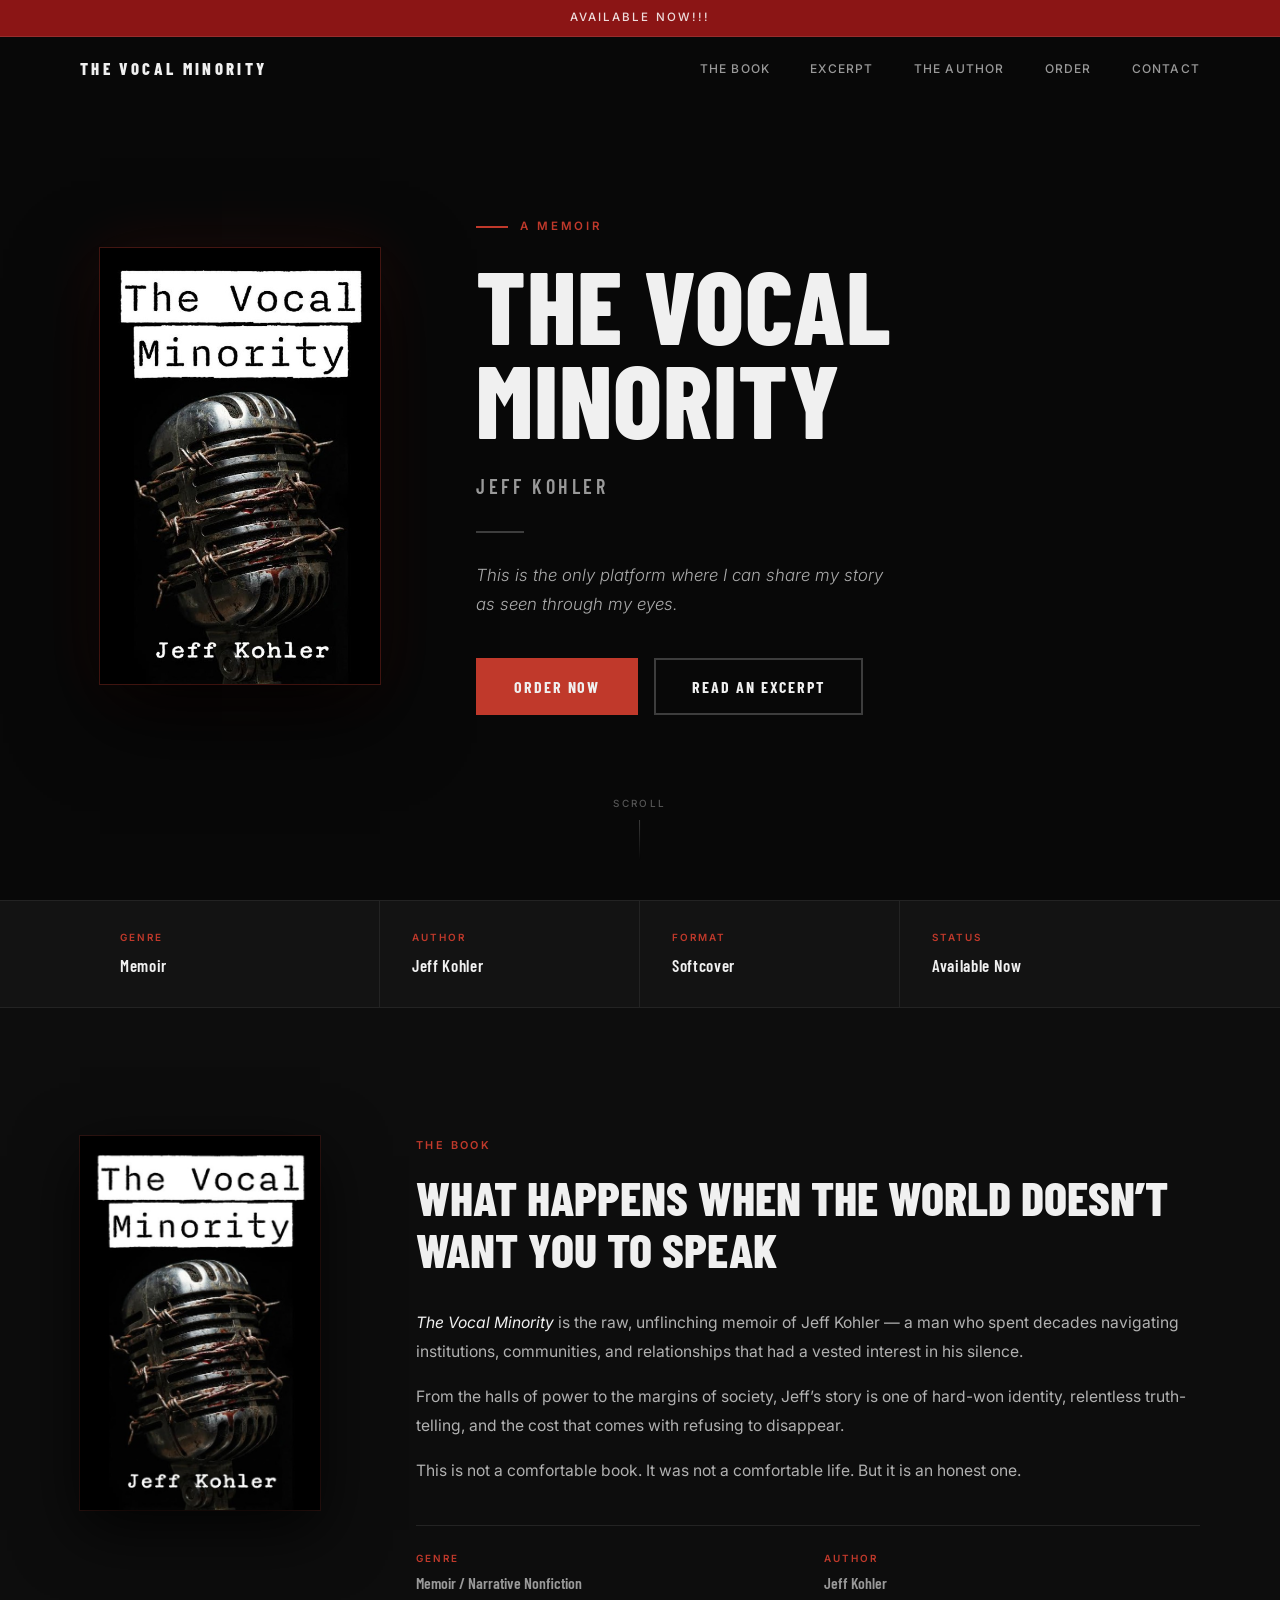
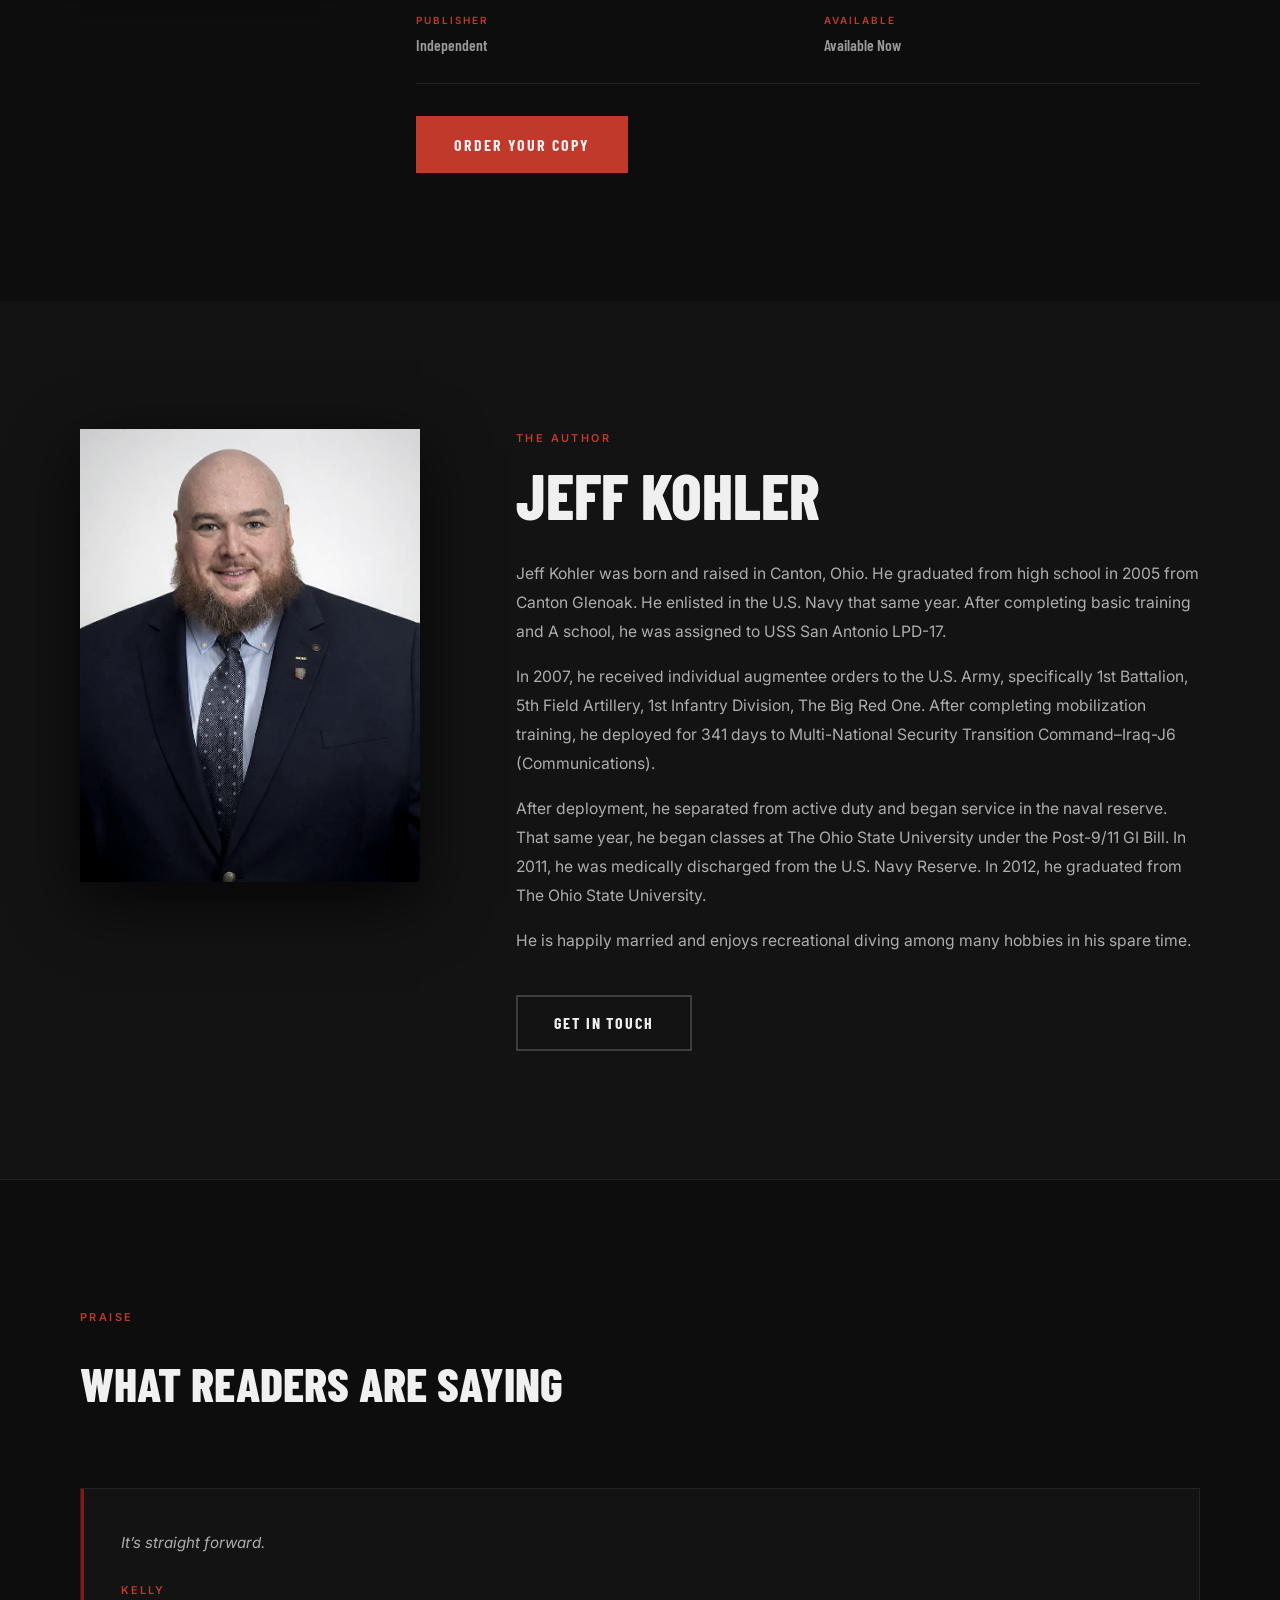
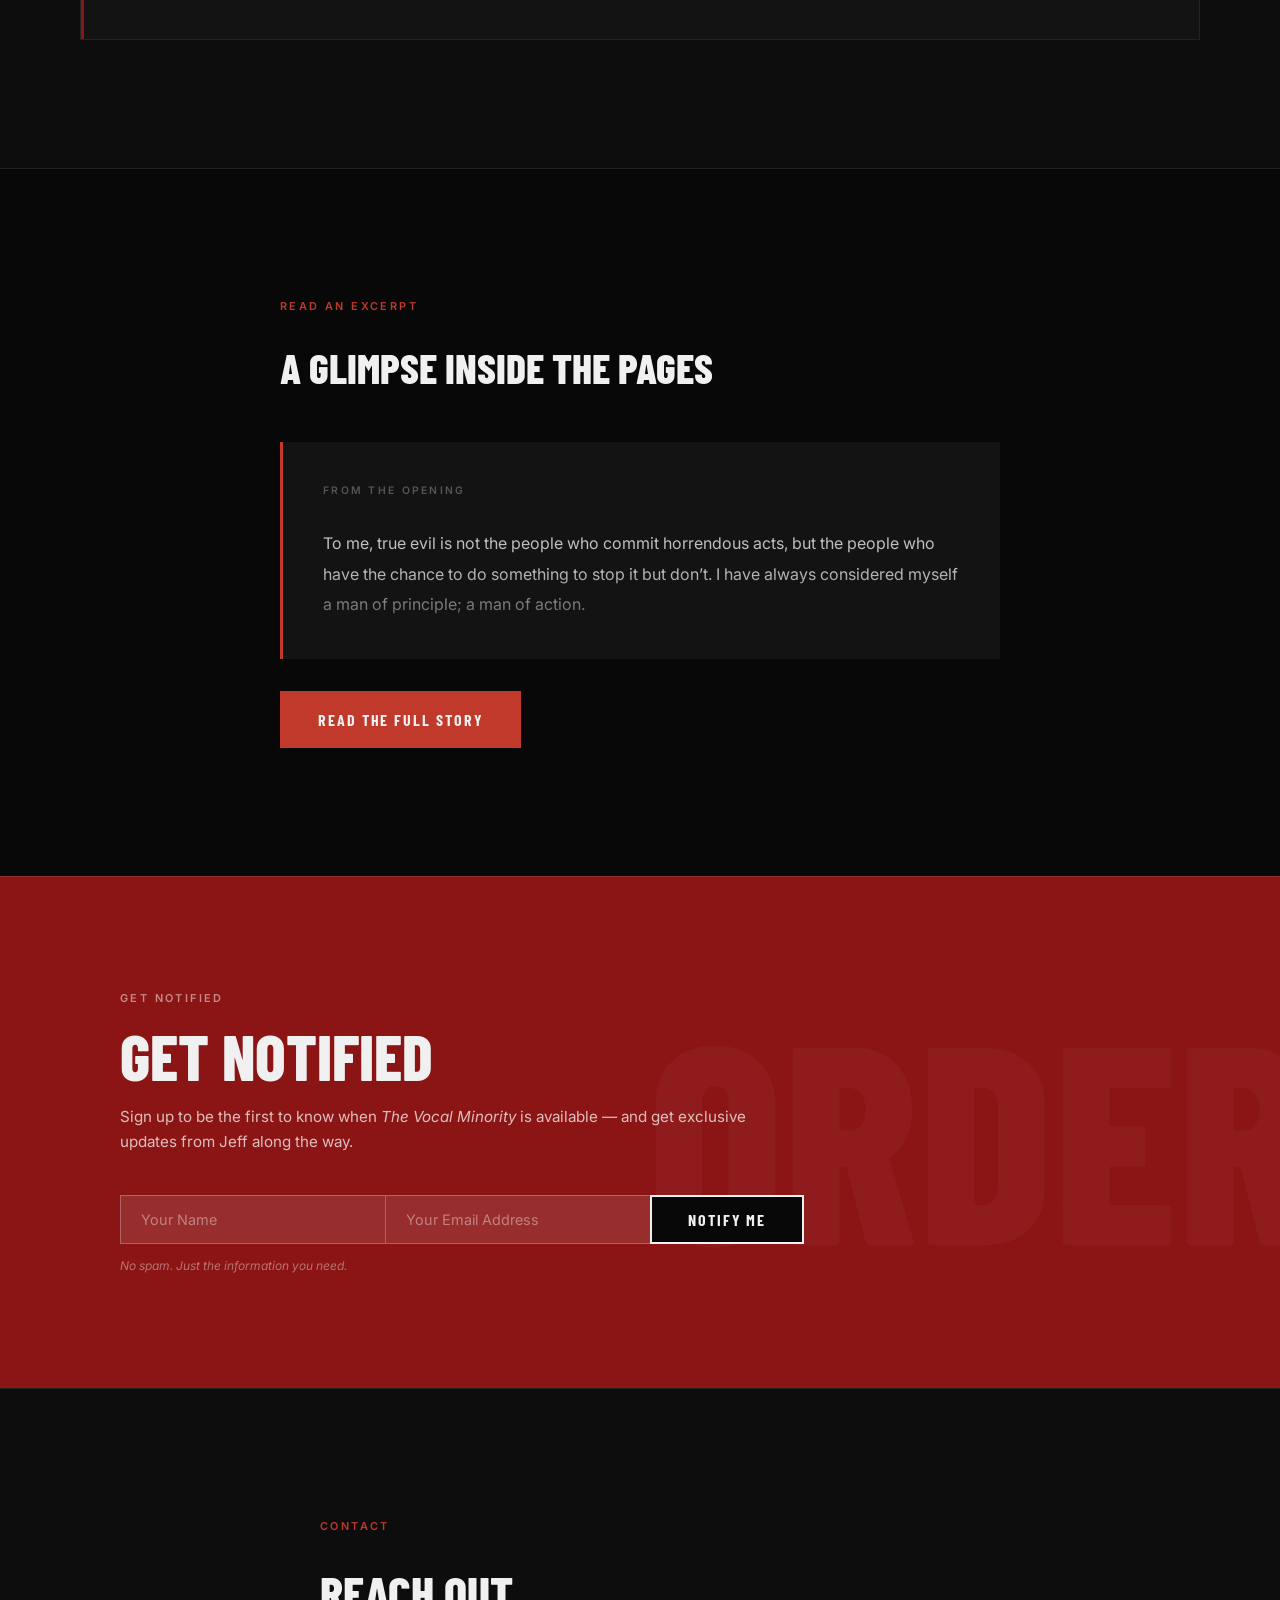
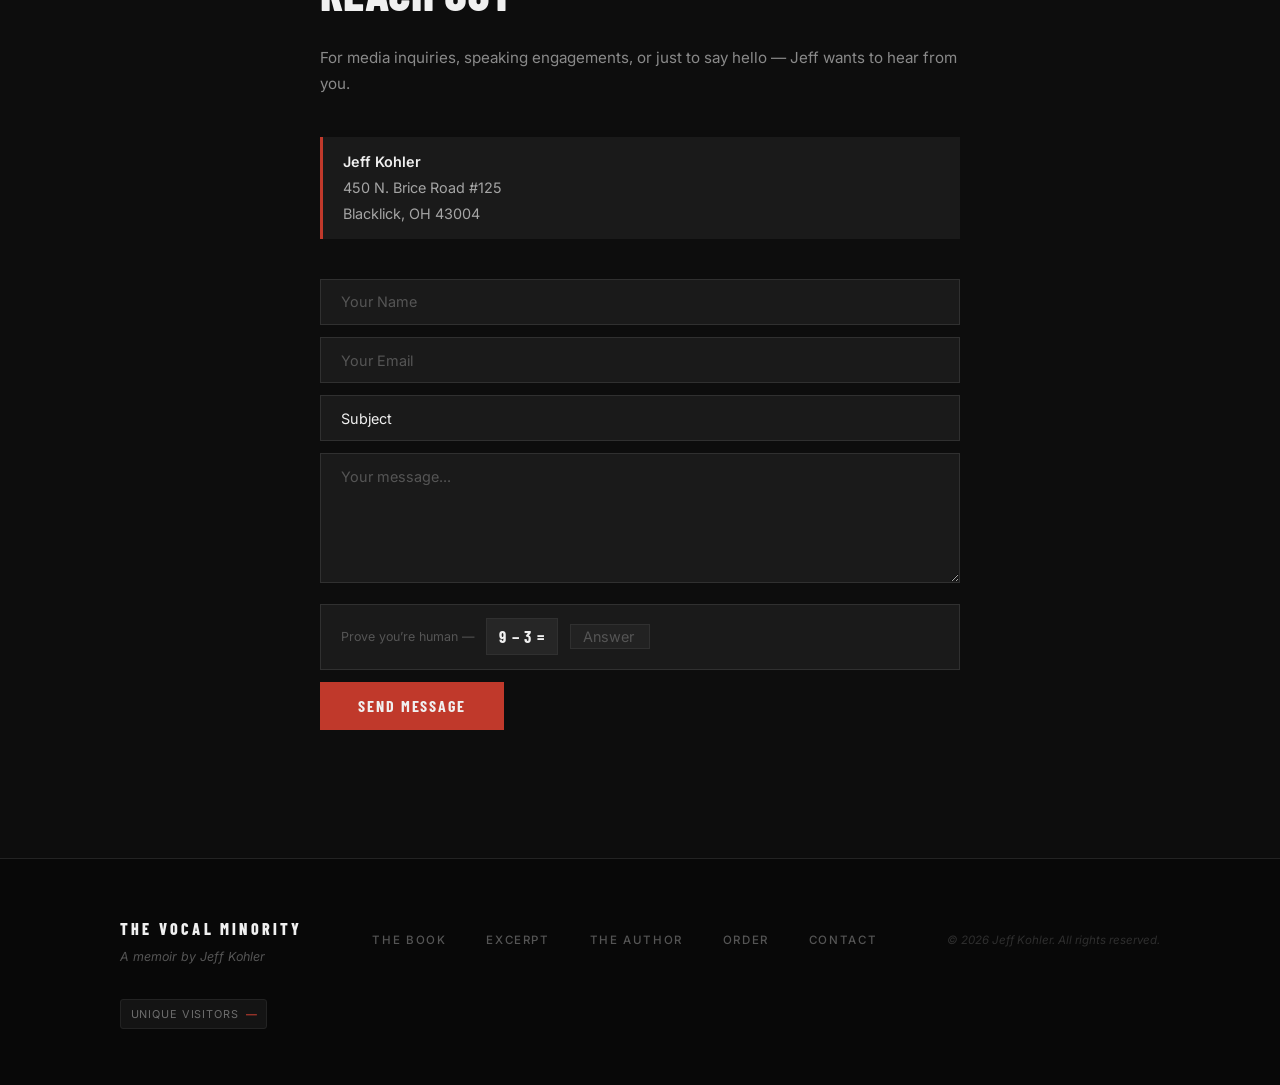
==== index.html @ 31f53dcf "counter update" ====
<!DOCTYPE html>
<html lang="en">
<head>
  <!-- Google tag (gtag.js) -->
  <script async src="https://www.googletagmanager.com/gtag/js?id=G-FVKHZWCBQ3"></script>
  <script>
    window.dataLayer = window.dataLayer || [];
    function gtag(){dataLayer.push(arguments);}
    gtag('js', new Date());

    gtag('config', 'G-FVKHZWCBQ3');
  </script>

  <meta charset="UTF-8" />
  <meta name="viewport" content="width=device-width, initial-scale=1.0" />
  <title>The Vocal Minority — Jeff Kohler</title>
  <meta name="description" content="The Vocal Minority — a memoir by Jeff Kohler. One man's raw, unflinching account of finding his voice against every force that tried to silence it." />
  <meta property="og:title" content="The Vocal Minority — Jeff Kohler" />
  <meta property="og:description" content="One man's raw, unflinching account of finding his voice against every force that tried to silence it." />
  <meta property="og:image" content="assets/images/TheVocalMinorityCover.jpg" />
  <meta property="og:type" content="website" />
  <meta name="twitter:card" content="summary_large_image" />
  <meta name="twitter:image" content="assets/images/TheVocalMinorityCover.jpg" />
  <link rel="apple-touch-icon" href="assets/images/TheVocalMinorityCover.jpg" />

  <link rel="preconnect" href="https://fonts.googleapis.com" />
  <link rel="preconnect" href="https://fonts.gstatic.com" crossorigin />
  <link href="https://fonts.googleapis.com/css2?family=Barlow+Condensed:ital,wght@0,400;0,600;0,700;0,800;1,600;1,700&family=Inter:wght@300;400;500;600&display=swap" rel="stylesheet" />
  <style>

/* ── Reset ── */
*, *::before, *::after { box-sizing: border-box; margin: 0; padding: 0; }
html { scroll-behavior: smooth; }
img { display: block; max-width: 100%; }
a { color: inherit; text-decoration: none; }

/* ── Tokens ── */
:root {
  --black:        #080808;
  --dark:         #0d0d0d;
  --dark-2:       #131313;
  --dark-3:       #1a1a1a;
  --dark-4:       #222;
  --border:       #232323;
  --border-mid:   #303030;
  --border-light: #3d3d3d;
  --white:        #f0f0f0;
  --white-dim:    #999;
  --white-dimmer: #555;
  --red:          #c0392b;
  --red-bright:   #e74c3c;
  --red-dark:     #8b1515;
  --display:      'Barlow Condensed', sans-serif;
  --body:         'Inter', sans-serif;
}

body {
  background: var(--black);
  color: var(--white);
  font-family: var(--body);
  font-size: 16px;
  line-height: 1.7;
  overflow-x: hidden;
  -webkit-font-smoothing: antialiased;
}

.container {
  max-width: 1120px;
  margin: 0 auto;
  padding: 0 2.5rem;
}

/* ── Label ── */
.label {
  font-family: var(--body);
  font-size: 0.68rem;
  font-weight: 600;
  letter-spacing: 0.22em;
  text-transform: uppercase;
  color: var(--red);
  display: block;
  margin-bottom: 1rem;
}

/* ── Buttons ── */
.btn {
  display: inline-block;
  font-family: var(--display);
  font-size: 1rem;
  font-weight: 700;
  letter-spacing: 0.12em;
  text-transform: uppercase;
  padding: 0.8rem 2.25rem;
  border: 2px solid transparent;
  cursor: pointer;
  transition: background 0.18s, color 0.18s, border-color 0.18s;
}
.btn-red   { background: var(--red);   color: var(--white); border-color: var(--red); }
.btn-red:hover { background: var(--red-bright); border-color: var(--red-bright); }
.btn-outline { background: transparent; color: var(--white); border-color: var(--border-light); }
.btn-outline:hover { border-color: var(--white); }
.btn-white  { background: var(--white); color: var(--black); border-color: var(--white); }
.btn-white:hover { background: #d0d0d0; border-color: #d0d0d0; }
.btn-dark   { background: var(--black); color: var(--white); border-color: var(--white); }
.btn-dark:hover { background: var(--white); color: var(--black); }

/* ── Scroll Reveal ── */
.reveal { opacity: 0; transform: translateY(24px); transition: opacity 0.65s ease, transform 0.65s ease; }
.reveal.visible { opacity: 1; transform: none; }

/* ══════════════════════════════════════════
   ALERT BAR
══════════════════════════════════════════ */
.alert-bar {
  position: fixed;
  top: 0; left: 0; right: 0;
  z-index: 101;
  background: var(--red-dark);
  border-bottom: 1px solid rgba(255,255,255,0.1);
  text-align: center;
  padding: 0.5rem 1rem;
  font-family: var(--body);
  font-size: 0.72rem;
  font-weight: 500;
  letter-spacing: 0.18em;
  text-transform: uppercase;
  color: rgba(255,255,255,0.85);
}

/* ══════════════════════════════════════════
   NAV
══════════════════════════════════════════ */
#navbar {
  position: fixed;
  top: 36px; left: 0; right: 0;
  z-index: 100;
  padding: 1.1rem 2.5rem;
  background: transparent;
  border-bottom: 1px solid transparent;
  transition: background 0.3s, border-color 0.3s, padding 0.3s;
}
#navbar.scrolled {
  background: rgba(8,8,8,0.97);
  border-bottom-color: var(--border);
  padding: 0.7rem 2.5rem;
}
.nav-inner {
  max-width: 1120px;
  margin: 0 auto;
  display: flex;
  align-items: center;
  justify-content: space-between;
}
.nav-logo {
  font-family: var(--display);
  font-size: 1.05rem;
  font-weight: 800;
  letter-spacing: 0.2em;
  text-transform: uppercase;
  color: var(--white);
}
.nav-links {
  list-style: none;
  display: flex;
  gap: 2.5rem;
}
.nav-links a {
  font-family: var(--body);
  font-size: 0.75rem;
  font-weight: 500;
  letter-spacing: 0.1em;
  text-transform: uppercase;
  color: var(--white-dim);
  transition: color 0.18s;
}
.nav-links a:hover { color: var(--white); }
.nav-toggle {
  display: none;
  background: none;
  border: none;
  color: var(--white);
  font-size: 1.4rem;
  cursor: pointer;
  line-height: 1;
}

/* ── Mobile Menu ── */
.mobile-menu {
  display: none;
  position: fixed;
  inset: 0;
  background: var(--black);
  z-index: 200;
  flex-direction: column;
  align-items: center;
  justify-content: center;
  gap: 0;
}
.mobile-menu.open { display: flex; }
.mobile-close {
  position: absolute;
  top: 1.5rem; right: 2rem;
  background: none;
  border: none;
  color: var(--white);
  font-size: 2rem;
  cursor: pointer;
  line-height: 1;
}
.mobile-menu ul { list-style: none; text-align: center; }
.mobile-menu li { margin: 1.1rem 0; }
.mobile-link {
  font-family: var(--display);
  font-size: 2rem;
  font-weight: 700;
  letter-spacing: 0.12em;
  text-transform: uppercase;
  color: var(--white);
  transition: color 0.18s;
}
.mobile-link:hover { color: var(--red); }

/* ══════════════════════════════════════════
   HERO
══════════════════════════════════════════ */
#hero {
  position: relative;
  min-height: 100vh;
  display: flex;
  align-items: center;
  justify-content: center;
  overflow: hidden;
  padding: 7rem 2.5rem 5rem;
}

.hero-video-bg {
  position: absolute;
  inset: 0;
  width: 100%; height: 100%;
  object-fit: cover;
  filter: grayscale(60%) brightness(0.28) contrast(1.15);
  pointer-events: none;
}

.hero-overlay {
  position: absolute;
  inset: 0;
  background:
    linear-gradient(to right, rgba(8,8,8,0.6) 0%, rgba(8,8,8,0.1) 60%),
    linear-gradient(to bottom, rgba(8,8,8,0.5) 0%, transparent 30%, rgba(8,8,8,0.7) 100%);
  pointer-events: none;
}

.hero-content {
  position: relative;
  z-index: 2;
  display: flex;
  align-items: center;
  gap: 6rem;
  max-width: 1080px;
  width: 100%;
}

/* Cover */
.hero-cover-wrap { flex-shrink: 0; }
.hero-cover {
  width: 280px;
  box-shadow:
    0 0 0 1px rgba(192,57,43,0.3),
    0 30px 80px rgba(0,0,0,0.95),
    0 0 60px rgba(192,57,43,0.15);
  transition: transform 0.4s ease, box-shadow 0.4s ease;
}
.hero-cover:hover {
  transform: translateY(-6px);
  box-shadow:
    0 0 0 1px rgba(192,57,43,0.5),
    0 40px 100px rgba(0,0,0,1),
    0 0 80px rgba(192,57,43,0.25);
}

/* Text */
.hero-text { flex: 1; }
.hero-eyebrow {
  font-family: var(--body);
  font-size: 0.72rem;
  font-weight: 600;
  letter-spacing: 0.25em;
  text-transform: uppercase;
  color: var(--red);
  margin-bottom: 1.25rem;
  display: flex;
  align-items: center;
  gap: 0.75rem;
}
.hero-eyebrow::before {
  content: '';
  display: inline-block;
  width: 32px;
  height: 2px;
  background: var(--red);
  flex-shrink: 0;
}

.hero-title {
  font-family: var(--display);
  font-size: clamp(4rem, 8vw, 7.5rem);
  font-weight: 800;
  line-height: 0.92;
  text-transform: uppercase;
  letter-spacing: 0.01em;
  color: var(--white);
  margin-bottom: 1.5rem;
}

.hero-author {
  font-family: var(--display);
  font-size: 1.25rem;
  font-weight: 600;
  letter-spacing: 0.18em;
  text-transform: uppercase;
  color: var(--white-dim);
  margin-bottom: 1.75rem;
}

.hero-divider {
  width: 48px;
  height: 2px;
  background: var(--border-light);
  margin-bottom: 1.75rem;
}

.hero-tagline {
  font-family: var(--body);
  font-size: 1.05rem;
  font-weight: 300;
  font-style: italic;
  color: rgba(240,240,240,0.7);
  line-height: 1.7;
  max-width: 420px;
  margin-bottom: 2.5rem;
}

.hero-btns { display: flex; gap: 1rem; flex-wrap: wrap; }

.hero-scroll {
  position: absolute;
  bottom: 2.5rem; left: 50%;
  transform: translateX(-50%);
  display: flex;
  flex-direction: column;
  align-items: center;
  gap: 0.5rem;
  z-index: 2;
}
.hero-scroll span {
  font-family: var(--body);
  font-size: 0.62rem;
  font-weight: 500;
  letter-spacing: 0.25em;
  text-transform: uppercase;
  color: var(--white-dimmer);
}
.hero-scroll-line {
  width: 1px; height: 40px;
  background: linear-gradient(to bottom, var(--border-light), transparent);
  animation: scrollpulse 2s infinite;
}
@keyframes scrollpulse {
  0%, 100% { opacity: 0.4; }
  50%       { opacity: 1; }
}

/* ══════════════════════════════════════════
   METADATA STRIP
══════════════════════════════════════════ */
.meta-strip {
  background: var(--dark-2);
  border-top: 1px solid var(--border);
  border-bottom: 1px solid var(--border);
}
.meta-strip-inner {
  max-width: 1120px;
  margin: 0 auto;
  padding: 0 2.5rem;
  display: grid;
  grid-template-columns: repeat(4, 1fr);
}
.meta-item {
  padding: 1.75rem 0;
  border-right: 1px solid var(--border);
  padding-left: 2rem;
}
.meta-item:first-child { padding-left: 0; border-left: none; }
.meta-item:last-child { border-right: none; }
.meta-label {
  font-family: var(--body);
  font-size: 0.62rem;
  font-weight: 600;
  letter-spacing: 0.2em;
  text-transform: uppercase;
  color: var(--red);
  margin-bottom: 0.3rem;
}
.meta-value {
  font-family: var(--display);
  font-size: 1.05rem;
  font-weight: 600;
  letter-spacing: 0.04em;
  color: var(--white);
}

/* ══════════════════════════════════════════
   ABOUT THE BOOK
══════════════════════════════════════════ */
#about-book {
  padding: 8rem 2.5rem;
  background: var(--dark);
}
.book-grid {
  max-width: 1120px;
  margin: 0 auto;
  display: grid;
  grid-template-columns: 240px 1fr;
  gap: 6rem;
  align-items: start;
}
.book-cover-col img {
  width: 100%;
  box-shadow: 0 20px 60px rgba(0,0,0,0.8), 0 0 0 1px rgba(192,57,43,0.2);
  position: sticky;
  top: 7rem;
}
.book-text-col h2 {
  font-family: var(--display);
  font-size: clamp(2rem, 4vw, 3rem);
  font-weight: 800;
  line-height: 1.1;
  text-transform: uppercase;
  color: var(--white);
  margin-bottom: 2rem;
}
.book-body {
  color: rgba(240,240,240,0.72);
  font-size: 0.98rem;
  line-height: 1.85;
  margin-bottom: 2.5rem;
}
.book-body p { margin-bottom: 1em; }
.book-body p:last-child { margin-bottom: 0; }
.book-body em { color: var(--white); font-style: italic; }

.book-meta {
  border-top: 1px solid var(--border);
  border-bottom: 1px solid var(--border);
  padding: 1.5rem 0;
  margin-bottom: 2rem;
  display: grid;
  grid-template-columns: 1fr 1fr;
  gap: 1rem 2rem;
}
.book-meta-item { display: flex; flex-direction: column; gap: 0.2rem; }
.book-meta-key {
  font-size: 0.62rem;
  font-weight: 600;
  letter-spacing: 0.2em;
  text-transform: uppercase;
  color: var(--red);
}
.book-meta-val {
  font-family: var(--display);
  font-size: 0.98rem;
  font-weight: 600;
  color: var(--white-dim);
}

/* ══════════════════════════════════════════
   PULL QUOTE
══════════════════════════════════════════ */
.pull-quote {
  background: var(--black);
  border-top: 1px solid var(--border);
  border-bottom: 1px solid var(--border);
  padding: 8rem 2.5rem;
  text-align: center;
  position: relative;
  overflow: hidden;
}
.pull-quote-mark {
  font-family: Georgia, serif;
  font-size: 18rem;
  line-height: 0.6;
  color: var(--red-dark);
  opacity: 0.18;
  position: absolute;
  top: 4rem; left: 50%;
  transform: translateX(-50%);
  pointer-events: none;
  user-select: none;
}
.pull-quote-text {
  font-family: var(--display);
  font-size: clamp(1rem, 2vw, 1.45rem);
  font-weight: 700;
  font-style: italic;
  line-height: 1.2;
  color: var(--white);
  max-width: 820px;
  margin: 0 auto 2rem;
  position: relative;
  z-index: 1;
}
.pull-quote-attr {
  font-family: var(--body);
  font-size: 0.75rem;
  font-weight: 500;
  letter-spacing: 0.2em;
  text-transform: uppercase;
  color: var(--white-dimmer);
  position: relative;
  z-index: 1;
}

/* ══════════════════════════════════════════
   ABOUT THE AUTHOR
══════════════════════════════════════════ */
#about-author {
  padding: 8rem 2.5rem;
  background: var(--dark-2);
}
.author-grid {
  max-width: 1120px;
  margin: 0 auto;
  display: grid;
  grid-template-columns: 340px 1fr;
  gap: 6rem;
  align-items: start;
}
.author-photo-col { position: relative; }
.author-photo {
  width: 100%;
  aspect-ratio: 3 / 4;
  object-fit: cover;
  object-position: top center;
  filter: grayscale(30%) contrast(1.1);
  display: block;
  box-shadow: 0 20px 60px rgba(0,0,0,0.7);
}
.author-photo-border {
  position: absolute;
  top: 16px; left: 16px;
  right: -16px; bottom: -16px;
  border: 1px solid var(--red-dark);
  pointer-events: none;
  z-index: -1;
}
.author-text-col h2 {
  font-family: var(--display);
  font-size: clamp(2.5rem, 5vw, 4rem);
  font-weight: 800;
  text-transform: uppercase;
  color: var(--white);
  line-height: 1;
  margin-bottom: 2rem;
}
.author-bio {
  color: rgba(240,240,240,0.7);
  font-size: 0.98rem;
  line-height: 1.85;
  margin-bottom: 2.5rem;
}
.author-bio p { margin-bottom: 1em; }
.author-bio p:last-child { margin-bottom: 0; }
.author-bio em { color: var(--white); font-style: italic; }

/* ══════════════════════════════════════════
   PRAISE
══════════════════════════════════════════ */
#praise {
  padding: 8rem 2.5rem;
  background: var(--dark);
  border-top: 1px solid var(--border);
}
.praise-header {
  max-width: 1120px;
  margin: 0 auto 4rem;
}
.praise-header h2 {
  font-family: var(--display);
  font-size: clamp(2rem, 4vw, 3rem);
  font-weight: 800;
  text-transform: uppercase;
  color: var(--white);
}
.praise-grid {
  max-width: 1120px;
  margin: 0 auto;
  display: grid;
  grid-template-columns: repeat(3, 1fr);
  gap: 1px;
  background: var(--border);
  border: 1px solid var(--border);
}
.praise-card {
  background: var(--dark-2);
  padding: 2.5rem;
  position: relative;
}
.praise-card::before {
  content: '';
  position: absolute;
  top: 0; left: 0;
  width: 3px; height: 100%;
  background: var(--red-dark);
}
.praise-quote {
  font-size: 0.95rem;
  font-style: italic;
  color: rgba(240,240,240,0.7);
  line-height: 1.8;
  margin-bottom: 1.5rem;
}
.praise-source {
  font-family: var(--body);
  font-size: 0.68rem;
  font-weight: 600;
  letter-spacing: 0.18em;
  text-transform: uppercase;
  color: var(--red);
}

/* ══════════════════════════════════════════
   EXCERPT
══════════════════════════════════════════ */
#excerpt {
  padding: 8rem 2.5rem;
  background: var(--black);
  border-top: 1px solid var(--border);
}
.excerpt-inner {
  max-width: 720px;
  margin: 0 auto;
}
.excerpt-inner h2 {
  font-family: var(--display);
  font-size: clamp(1.8rem, 3.5vw, 2.6rem);
  font-weight: 800;
  text-transform: uppercase;
  color: var(--white);
  margin-bottom: 2.5rem;
}
.excerpt-block {
  border-left: 3px solid var(--red);
  padding: 2.5rem 2.5rem;
  background: var(--dark-2);
  position: relative;
  overflow: hidden;
}
.excerpt-block-label {
  font-size: 0.65rem;
  font-weight: 600;
  letter-spacing: 0.22em;
  text-transform: uppercase;
  color: var(--white-dimmer);
  margin-bottom: 1.75rem;
  display: block;
}
.excerpt-text {
  font-size: 1rem;
  line-height: 1.9;
  color: rgba(240,240,240,0.78);
}
.excerpt-text p { margin-bottom: 1.2em; }
.excerpt-text p:last-child { margin-bottom: 0; }
.excerpt-fade {
  position: absolute;
  bottom: 0; left: 0; right: 0;
  height: 90px;
  background: linear-gradient(to bottom, transparent, var(--dark-2));
  pointer-events: none;
}
.excerpt-cta { margin-top: 2rem; }

/* ══════════════════════════════════════════
   ORDER / CTA
══════════════════════════════════════════ */
#order {
  background: var(--red-dark);
  padding: 7rem 2.5rem;
  border-top: 1px solid rgba(255,255,255,0.1);
  position: relative;
  overflow: hidden;
}
#order::before {
  content: 'ORDER';
  position: absolute;
  right: -2rem; top: 50%;
  transform: translateY(-50%);
  font-family: var(--display);
  font-size: 22vw;
  font-weight: 800;
  text-transform: uppercase;
  color: rgba(255,255,255,0.03);
  line-height: 1;
  pointer-events: none;
  user-select: none;
}
.order-inner {
  max-width: 680px;
  position: relative;
  z-index: 1;
}
.order-inner h2 {
  font-family: var(--display);
  font-size: clamp(2.5rem, 5vw, 4.5rem);
  font-weight: 800;
  text-transform: uppercase;
  color: var(--white);
  line-height: 1;
  margin-bottom: 1rem;
}
.order-sub {
  font-size: 0.95rem;
  color: rgba(255,255,255,0.72);
  margin-bottom: 2.5rem;
  line-height: 1.7;
}
.notify-form .form-row {
  display: flex;
  gap: 0;
}
.notify-form input {
  font-family: var(--body);
  font-size: 0.9rem;
  padding: 0.9rem 1.25rem;
  background: rgba(255,255,255,0.1);
  border: 1px solid rgba(255,255,255,0.25);
  border-right: none;
  color: var(--white);
  flex: 1;
  outline: none;
  transition: background 0.18s;
}
.notify-form input::placeholder { color: rgba(255,255,255,0.4); }
.notify-form input:focus { background: rgba(255,255,255,0.15); }
.notify-form input + input {
  border-left: 1px solid rgba(255,255,255,0.25);
  border-right: none;
}
.notify-form .btn { flex-shrink: 0; border-radius: 0; }
.form-note {
  margin-top: 0.75rem;
  font-size: 0.75rem;
  color: rgba(255,255,255,0.4);
  font-style: italic;
}
.order-success {
  display: none;
  margin-top: 1.5rem;
  font-family: var(--display);
  font-size: 1.1rem;
  letter-spacing: 0.05em;
  color: rgba(255,255,255,0.9);
}
.order-success.show { display: block; }

/* ══════════════════════════════════════════
   CONTACT
══════════════════════════════════════════ */
#contact {
  padding: 8rem 2.5rem;
  background: var(--dark);
  border-top: 1px solid var(--border);
}
.contact-inner {
  max-width: 640px;
  margin: 0 auto;
}
.contact-inner h2 {
  font-family: var(--display);
  font-size: clamp(2rem, 4vw, 3rem);
  font-weight: 800;
  text-transform: uppercase;
  color: var(--white);
  margin-bottom: 0.75rem;
}
.contact-sub {
  color: rgba(240,240,240,0.55);
  font-size: 0.95rem;
  margin-bottom: 2.5rem;
  line-height: 1.7;
}
.contact-address {
  font-family: var(--body);
  font-size: 0.9rem;
  line-height: 1.8;
  color: rgba(240,240,240,0.65);
  border-left: 3px solid var(--red);
  padding: 0.75rem 1.25rem;
  margin-bottom: 2.5rem;
  background: var(--dark-3);
}
.contact-address p:first-child {
  font-weight: 600;
  color: var(--white);
}

.form-group { margin-bottom: 0.75rem; }
.contact-form input,
.contact-form select,
.contact-form textarea {
  width: 100%;
  font-family: var(--body);
  font-size: 0.9rem;
  padding: 0.85rem 1.25rem;
  background: var(--dark-3);
  border: 1px solid var(--border-mid);
  color: var(--white);
  outline: none;
  transition: border-color 0.18s;
  appearance: none;
}
.contact-form input:focus,
.contact-form select:focus,
.contact-form textarea:focus { border-color: var(--red); }
.contact-form input::placeholder,
.contact-form textarea::placeholder { color: var(--white-dimmer); }
.contact-form select { cursor: pointer; }
.contact-form select option { background: var(--dark-3); }
.contact-form textarea { resize: vertical; min-height: 130px; }

.captcha-group { margin-top: 0.25rem; }
.captcha-box {
  display: flex;
  align-items: center;
  gap: 0.75rem;
  flex-wrap: wrap;
  background: var(--dark-3);
  border: 1px solid var(--border-mid);
  padding: 0.85rem 1.25rem;
  transition: border-color 0.18s;
}
.captcha-box:focus-within { border-color: var(--red); }
.captcha-label {
  font-size: 0.78rem;
  color: var(--white-dimmer);
  white-space: nowrap;
}
.captcha-challenge {
  font-family: var(--display);
  font-size: 1.05rem;
  font-weight: 700;
  color: var(--white);
  letter-spacing: 0.08em;
  background: rgba(255,255,255,0.05);
  border: 1px solid var(--border-mid);
  padding: 0.2rem 0.75rem;
  user-select: none;
}
.captcha-box input {
  font-size: 0.9rem;
  padding: 0.2rem 0.75rem;
  background: var(--dark-4);
  border: 1px solid var(--border-mid);
  color: var(--white);
  width: 80px;
  outline: none;
  transition: border-color 0.18s;
}
.captcha-box input:focus { border-color: var(--red); }
.captcha-box input::placeholder { color: var(--white-dimmer); }
.captcha-error {
  font-size: 0.75rem;
  color: var(--red-bright);
  margin-top: 0.4rem;
  display: none;
}
.captcha-error.visible { display: block; }
.contact-success {
  display: none;
  margin-top: 1.5rem;
  font-family: var(--display);
  font-size: 1rem;
  color: #5cb85c;
}
.contact-success.show { display: block; }

/* ══════════════════════════════════════════
   FOOTER
══════════════════════════════════════════ */
#footer {
  background: var(--black);
  border-top: 1px solid var(--border);
}
.footer-inner {
  max-width: 1120px;
  margin: 0 auto;
  padding: 3.5rem 2.5rem;
  display: flex;
  align-items: center;
  justify-content: space-between;
  flex-wrap: wrap;
  gap: 2rem;
}
.footer-logo-col { display: flex; flex-direction: column; gap: 0.2rem; }
.footer-title {
  font-family: var(--display);
  font-size: 1rem;
  font-weight: 800;
  letter-spacing: 0.2em;
  text-transform: uppercase;
  color: var(--white);
}
.footer-byline {
  font-size: 0.78rem;
  color: var(--white-dimmer);
  font-style: italic;
}
.footer-nav {
  display: flex;
  gap: 2.5rem;
  flex-wrap: wrap;
  justify-content: center;
}
.footer-nav a {
  font-size: 0.72rem;
  font-weight: 500;
  letter-spacing: 0.14em;
  text-transform: uppercase;
  color: var(--white-dimmer);
  transition: color 0.18s;
}
.footer-nav a:hover { color: var(--white); }
.footer-copy {
  font-size: 0.72rem;
  color: var(--white-dimmer);
  opacity: 0.5;
  font-style: italic;
}
.footer-counter {
  display: flex;
  align-items: center;
  gap: 0.45rem;
  opacity: 0.7;
  background: var(--dark-3);
  border: 1px solid var(--border-mid);
  border-radius: 3px;
  padding: 0.3rem 0.6rem;
  font-size: 0.68rem;
}
.footer-counter-label {
  letter-spacing: 0.08em;
  text-transform: uppercase;
  color: var(--white-dim);
}
.footer-counter-value {
  font-weight: 700;
  color: var(--red-bright);
}

/* ══════════════════════════════════════════
   RESPONSIVE
══════════════════════════════════════════ */
@media (max-width: 900px) {
  .nav-links { display: none; }
  .nav-toggle { display: block; }

  .hero-content { flex-direction: column; text-align: center; gap: 3rem; }
  .hero-eyebrow { justify-content: center; }
  .hero-tagline { margin-left: auto; margin-right: auto; }
  .hero-btns { justify-content: center; }
  .hero-cover { width: 220px; }

  .meta-strip-inner { grid-template-columns: 1fr 1fr; }
  .meta-item:nth-child(2) { border-right: none; }
  .meta-item { padding-left: 1.5rem; }
  .meta-item:first-child { padding-left: 0; }

  .book-grid  { grid-template-columns: 1fr; gap: 3rem; }
  .book-cover-col img { width: 180px; margin: 0 auto; position: static; }
  .author-grid { grid-template-columns: 1fr; gap: 3rem; }
  .author-photo { max-width: 300px; width: 100%; aspect-ratio: 3/4; }
  .author-photo-border { display: none; }
  .praise-grid { grid-template-columns: 1fr; }

  .notify-form .form-row { flex-direction: column; }
  .notify-form input { border-right: 1px solid rgba(255,255,255,0.25); }
  .notify-form input + input { border-left: 1px solid rgba(255,255,255,0.25); }

  .footer-inner { flex-direction: column; align-items: flex-start; gap: 1.5rem; }
}

@media (max-width: 540px) {
  #about-book, #about-author, #praise, #excerpt, #order, #contact { padding: 5rem 1.5rem; }
  .meta-strip-inner { grid-template-columns: 1fr 1fr; padding: 0 1.5rem; }
  .pull-quote { padding: 5rem 1.5rem; }
  .excerpt-block { padding: 2rem 1.5rem; }
  .book-meta { grid-template-columns: 1fr; }
  .hero-title { font-size: clamp(3.2rem, 12vw, 4.5rem); }
}

  </style>
</head>
<body>

  <!-- ALERT BAR -->
  <div class="alert-bar">AVAILABLE NOW!!!</div>

  <!-- NAV -->
  <nav id="navbar">
    <div class="nav-inner">
      <span class="nav-logo">The Vocal Minority</span>
      <ul class="nav-links">
        <li><a href="#about-book">The Book</a></li>
        <li><a href="#excerpt">Excerpt</a></li>
        <li><a href="#about-author">The Author</a></li>
        <li><a href="https://store.bookbaby.com/book/the-vocal-minority" target="_blank" rel="noopener noreferrer">Order</a></li>
        <li><a href="#contact">Contact</a></li>
      </ul>
      <button class="nav-toggle" aria-label="Open menu">&#9776;</button>
    </div>
  </nav>

  <!-- MOBILE MENU -->
  <div class="mobile-menu" id="mobileMenu">
    <button class="mobile-close" id="mobileClose">&times;</button>
    <ul>
      <li><a href="#about-book"   class="mobile-link">The Book</a></li>
      <li><a href="#excerpt"      class="mobile-link">Excerpt</a></li>
      <li><a href="#about-author" class="mobile-link">The Author</a></li>
      <li><a href="#order"        class="mobile-link">Order</a></li>
      <li><a href="#contact"      class="mobile-link">Contact</a></li>
    </ul>
  </div>

  <!-- HERO -->
  <section id="hero">
    <video class="hero-video-bg" autoplay muted loop playsinline preload="auto">
      <source src="assets/images/TheVocalMinority.mp4" type="video/mp4" />
    </video>
    <div class="hero-overlay"></div>

    <div class="hero-content">
      <div class="hero-cover-wrap">
        <img src="assets/images/TheVocalMinorityCover.jpg" alt="The Vocal Minority book cover" class="hero-cover" />
      </div>
      <div class="hero-text">
        <p class="hero-eyebrow">A Memoir</p>
        <h1 class="hero-title">The Vocal<br>Minority</h1>
        <p class="hero-author">Jeff Kohler</p>
        <div class="hero-divider"></div>
        <p class="hero-tagline">This is the only platform where I can share my story as seen through my eyes.</p>
        <div class="hero-btns">
          <a href="#order"   class="btn btn-red">Order Now</a>
          <a href="#excerpt" class="btn btn-outline">Read an Excerpt</a>
        </div>
      </div>
    </div>

    <div class="hero-scroll">
      <span>Scroll</span>
      <div class="hero-scroll-line"></div>
    </div>
  </section>

  <!-- METADATA STRIP -->
  <div class="meta-strip">
    <div class="meta-strip-inner">
      <div class="meta-item">
        <p class="meta-label">Genre</p>
        <p class="meta-value">Memoir</p>
      </div>
      <div class="meta-item">
        <p class="meta-label">Author</p>
        <p class="meta-value">Jeff Kohler</p>
      </div>
      <div class="meta-item">
        <p class="meta-label">Format</p>
        <p class="meta-value">Softcover</p>
      </div>
      <div class="meta-item">
        <p class="meta-label">Status</p>
        <p class="meta-value">Available Now</p>
      </div>
    </div>
  </div>

  <!-- ABOUT THE BOOK -->
  <section id="about-book">
    <div class="book-grid">
      <div class="book-cover-col reveal">
        <img src="assets/images/TheVocalMinorityCover.jpg" alt="The Vocal Minority" />
      </div>
      <div class="book-text-col reveal">
        <span class="label">The Book</span>
        <h2>What Happens When the World Doesn&rsquo;t Want You to Speak</h2>
        <div class="book-body">
          <p>
            <em>The Vocal Minority</em> is the raw, unflinching memoir of Jeff Kohler &mdash; a man who spent decades navigating institutions, communities, and relationships that had a vested interest in his silence.
          </p>
          <p>
            From the halls of power to the margins of society, Jeff&rsquo;s story is one of hard-won identity, relentless truth-telling, and the cost that comes with refusing to disappear.
          </p>
          <p>
            This is not a comfortable book. It was not a comfortable life. But it is an honest one.
          </p>
        </div>
        <div class="book-meta">
          <div class="book-meta-item">
            <span class="book-meta-key">Genre</span>
            <span class="book-meta-val">Memoir / Narrative Nonfiction</span>
          </div>
          <div class="book-meta-item">
            <span class="book-meta-key">Author</span>
            <span class="book-meta-val">Jeff Kohler</span>
          </div>
          <div class="book-meta-item">
            <span class="book-meta-key">Publisher</span>
            <span class="book-meta-val">Independent</span>
          </div>
          <div class="book-meta-item">
            <span class="book-meta-key">Available</span>
            <span class="book-meta-val">Available Now</span>
          </div>
        </div>
        <a href="https://store.bookbaby.com/book/the-vocal-minority" target="_blank" rel="noopener noreferrer" class="btn btn-red">Order Your Copy</a>
      </div>
    </div>
  </section>


  <!-- ABOUT THE AUTHOR -->
  <section id="about-author">
    <div class="author-grid">
      <div class="author-photo-col reveal">
        <img src="assets/images/JeffKohlerHeadshot.jpg" alt="Jeff Kohler, author" class="author-photo" />
        <div class="author-photo-border"></div>
      </div>
      <div class="author-text-col reveal">
        <span class="label">The Author</span>
        <h2>Jeff Kohler</h2>
        <div class="author-bio">
          <p>
            Jeff Kohler was born and raised in Canton, Ohio. He graduated from high school in 2005 from Canton Glenoak. He enlisted in the U.S. Navy that same year. After completing basic training and A school, he was assigned to USS San Antonio LPD-17.
          </p>
          <p>
            In 2007, he received individual augmentee orders to the U.S. Army, specifically 1st Battalion, 5th Field Artillery, 1st Infantry Division, The Big Red One. After completing mobilization training, he deployed for 341 days to Multi-National Security Transition Command&ndash;Iraq-J6 (Communications).
          </p>
          <p>
            After deployment, he separated from active duty and began service in the naval reserve. That same year, he began classes at The Ohio State University under the Post-9/11 GI Bill. In 2011, he was medically discharged from the U.S. Navy Reserve. In 2012, he graduated from The Ohio State University.
          </p>
          <p>
            He is happily married and enjoys recreational diving among many hobbies in his spare time.
          </p>
        </div>
        <a href="#contact" class="btn btn-outline">Get in Touch</a>
      </div>
    </div>
  </section>

  <!-- PRAISE -->
  <section id="praise">
    <div class="praise-header reveal">
      <span class="label">Praise</span>
      <h2>What Readers Are Saying</h2>
    </div>
    <div class="praise-grid" style="grid-template-columns: 1fr;">
      <div class="praise-card reveal">
        <p class="praise-quote">It&rsquo;s straight forward.</p>
        <p class="praise-source">Kelly</p>
      </div>
    </div>
  </section>

  <!-- EXCERPT -->
  <section id="excerpt">
    <div class="excerpt-inner reveal">
      <span class="label">Read an Excerpt</span>
      <h2>A Glimpse Inside the Pages</h2>
      <div class="excerpt-block">
        <span class="excerpt-block-label">From the Opening</span>
        <div class="excerpt-text">
          <p>
            To me, true evil is not the people who commit horrendous acts, but the people who have the chance to do something to stop it but don&rsquo;t. I have always considered myself a man of principle; a man of action.
          </p>
        </div>
        <div class="excerpt-fade"></div>
      </div>
      <div class="excerpt-cta">
        <a href="https://store.bookbaby.com/book/the-vocal-minority" target="_blank" rel="noopener noreferrer" class="btn btn-red">Read the Full Story</a>
      </div>
    </div>
  </section>

  <!-- ORDER -->
  <section id="order">
    <div class="container">
      <div class="order-inner reveal">
        <span class="label" style="color:rgba(255,255,255,0.5);">Get Notified</span>
        <h2>Get Notified</h2>
        <p class="order-sub">Sign up to be the first to know when <em>The Vocal Minority</em> is available &mdash; and get exclusive updates from Jeff along the way.</p>
        <form class="notify-form" id="notifyForm" action="https://formspree.io/f/mvznzklk" method="post">
          <div class="form-row">
            <input type="text"  name="name"  placeholder="Your Name"          required autocomplete="name" />
            <input type="email" name="email" placeholder="Your Email Address"  required autocomplete="email" />
            <button type="submit" class="btn btn-dark">Notify Me</button>
          </div>
          <p class="form-note">No spam. Just the information you need.</p>
        </form>
        <div class="order-success" id="orderSuccess">
          <p>&#10003;&nbsp; You&rsquo;re on the list. We&rsquo;ll be in touch.</p>
        </div>
      </div>
    </div>
  </section>

  <!-- CONTACT -->
  <section id="contact">
    <div class="contact-inner reveal">
      <span class="label">Contact</span>
      <h2>Reach Out</h2>
      <p class="contact-sub">For media inquiries, speaking engagements, or just to say hello &mdash; Jeff wants to hear from you.</p>
      <div class="contact-address">
        <p>Jeff Kohler</p>
        <p>450 N. Brice Road #125</p>
        <p>Blacklick, OH 43004</p>
      </div>
      <form class="contact-form" id="contactForm" action="https://formspree.io/f/mkoaojpo" method="post">
        <div class="form-group">
          <input type="text"  name="name"  placeholder="Your Name"  required />
        </div>
        <div class="form-group">
          <input type="email" name="email" placeholder="Your Email" required />
        </div>
        <div class="form-group">
          <select name="subject">
            <option value="" disabled selected>Subject</option>
            <option value="media">Media Inquiry</option>
            <option value="speaking">Speaking Engagement</option>
            <option value="general">General Message</option>
          </select>
        </div>
        <div class="form-group">
          <textarea name="message" placeholder="Your message..." rows="5" required></textarea>
        </div>
        <div class="form-group captcha-group">
          <div class="captcha-box">
            <span class="captcha-label">Prove you&rsquo;re human &mdash;</span>
            <span class="captcha-challenge" id="captchaChallenge"></span>
            <input type="text" id="captchaAnswer" name="captcha" placeholder="Answer" autocomplete="off" required maxlength="4" />
          </div>
          <p class="captcha-error" id="captchaError">Incorrect answer. Please try again.</p>
        </div>
        <button type="submit" class="btn btn-red">Send Message</button>
      </form>
      <div class="contact-success" id="contactSuccess">
        <p>&#10003;&nbsp; Message sent. Jeff will be in touch soon.</p>
      </div>
    </div>
  </section>

  <!-- FOOTER -->
  <footer id="footer">
    <div class="footer-inner">
      <div class="footer-logo-col">
        <p class="footer-title">The Vocal Minority</p>
        <p class="footer-byline">A memoir by Jeff Kohler</p>
      </div>
      <nav class="footer-nav">
        <a href="#about-book">The Book</a>
        <a href="#excerpt">Excerpt</a>
        <a href="#about-author">The Author</a>
        <a href="#order">Order</a>
        <a href="#contact">Contact</a>
      </nav>
      <p class="footer-copy">&copy; <span id="year"></span> Jeff Kohler. All rights reserved.</p>
      <div class="footer-counter">
        <span class="footer-counter-label">Unique Visitors</span>
        <span class="footer-counter-value" id="visitor-count">—</span>
      </div>
    </div>
  </footer>

  <script>
    // Navbar scroll
    const navbar = document.getElementById('navbar');
    window.addEventListener('scroll', () => {
      navbar.classList.toggle('scrolled', window.scrollY > 60);
    });

    // Mobile menu
    const navToggle  = document.querySelector('.nav-toggle');
    const mobileMenu = document.getElementById('mobileMenu');
    const mobileClose = document.getElementById('mobileClose');
    document.querySelectorAll('.mobile-link').forEach(l =>
      l.addEventListener('click', () => mobileMenu.classList.remove('open'))
    );
    navToggle.addEventListener('click',  () => mobileMenu.classList.add('open'));
    mobileClose.addEventListener('click', () => mobileMenu.classList.remove('open'));

    // Scroll reveal
    const revealObserver = new IntersectionObserver(entries => {
      entries.forEach(entry => {
        if (entry.isIntersecting) {
          entry.target.classList.add('visible');
          revealObserver.unobserve(entry.target);
        }
      });
    }, { threshold: 0.1 });
    document.querySelectorAll('.reveal').forEach(el => revealObserver.observe(el));

    // Notify form
    document.getElementById('notifyForm').addEventListener('submit', function(e) {
      e.preventDefault();
      const form = this;
      const btn = form.querySelector('button[type="submit"]');
      btn.textContent = 'Sending...';
      btn.disabled = true;
      fetch(form.action, {
        method: 'POST',
        body: new FormData(form),
        headers: { 'Accept': 'application/json' }
      })
      .then(res => {
        if (res.ok) {
          form.style.display = 'none';
          document.getElementById('orderSuccess').classList.add('show');
        } else {
          btn.textContent = 'Notify Me'; btn.disabled = false;
          alert('Something went wrong. Please try again.');
        }
      })
      .catch(() => {
        btn.textContent = 'Notify Me'; btn.disabled = false;
        alert('Network error. Please check your connection.');
      });
    });

    // CAPTCHA
    let captchaAnswer = 0;
    function generateCaptcha() {
      const a = Math.floor(Math.random() * 12) + 1;
      const b = Math.floor(Math.random() * 12) + 1;
      const ops = [
        { label: `${a} + ${b}`,               answer: a + b },
        { label: `${a + b} − ${b}`,      answer: a },
        { label: `${a} × ${b > 5 ? 2 : b}`, answer: a * (b > 5 ? 2 : b) },
      ];
      const chosen = ops[Math.floor(Math.random() * ops.length)];
      captchaAnswer = chosen.answer;
      const el = document.getElementById('captchaChallenge');
      if (el) el.textContent = chosen.label + ' =';
      const inp = document.getElementById('captchaAnswer');
      if (inp) inp.value = '';
    }
    generateCaptcha();

    document.getElementById('contactForm').addEventListener('submit', function(e) {
      e.preventDefault();
      const input = document.getElementById('captchaAnswer');
      const error = document.getElementById('captchaError');
      if (parseInt(input.value, 10) !== captchaAnswer) {
        error.classList.add('visible');
        input.value = '';
        generateCaptcha();
        input.focus();
        return;
      }
      error.classList.remove('visible');
      const form = this;
      const data = new FormData(form);
      data.delete('captcha');
      const btn = form.querySelector('button[type="submit"]');
      btn.textContent = 'Sending...';
      btn.disabled = true;
      fetch(form.action, { method: 'POST', body: data, headers: { 'Accept': 'application/json' } })
        .then(res => {
          if (res.ok) {
            form.style.display = 'none';
            document.getElementById('contactSuccess').classList.add('show');
          } else {
            btn.textContent = 'Send Message'; btn.disabled = false;
            alert('Something went wrong. Please try again.');
          }
        })
        .catch(() => {
          btn.textContent = 'Send Message'; btn.disabled = false;
          alert('Network error. Please check your connection.');
        });
    });

    document.getElementById('year').textContent = new Date().getFullYear();

    // Unique visitor counter — increments only once per browser (localStorage flag),
    // every later reload just reads the current count without bumping it.
    (function () {
      const el = document.getElementById('visitor-count');
      if (!el) return;
      const NS = 'thevocalmin-com';
      const KEY = 'unique-visitors';
      const alreadyCounted = localStorage.getItem('tvm_uv_counted');
      const endpoint = alreadyCounted
        ? `https://abacus.jasoncameron.dev/get/${NS}/${KEY}`
        : `https://abacus.jasoncameron.dev/hit/${NS}/${KEY}`;

      fetch(endpoint)
        .then(r => r.json())
        .then(data => {
          if (!alreadyCounted) localStorage.setItem('tvm_uv_counted', '1');
          el.textContent = data.value.toLocaleString();
        })
        .catch(() => { el.textContent = '—'; });
    })();
  </script>

</body>
</html>
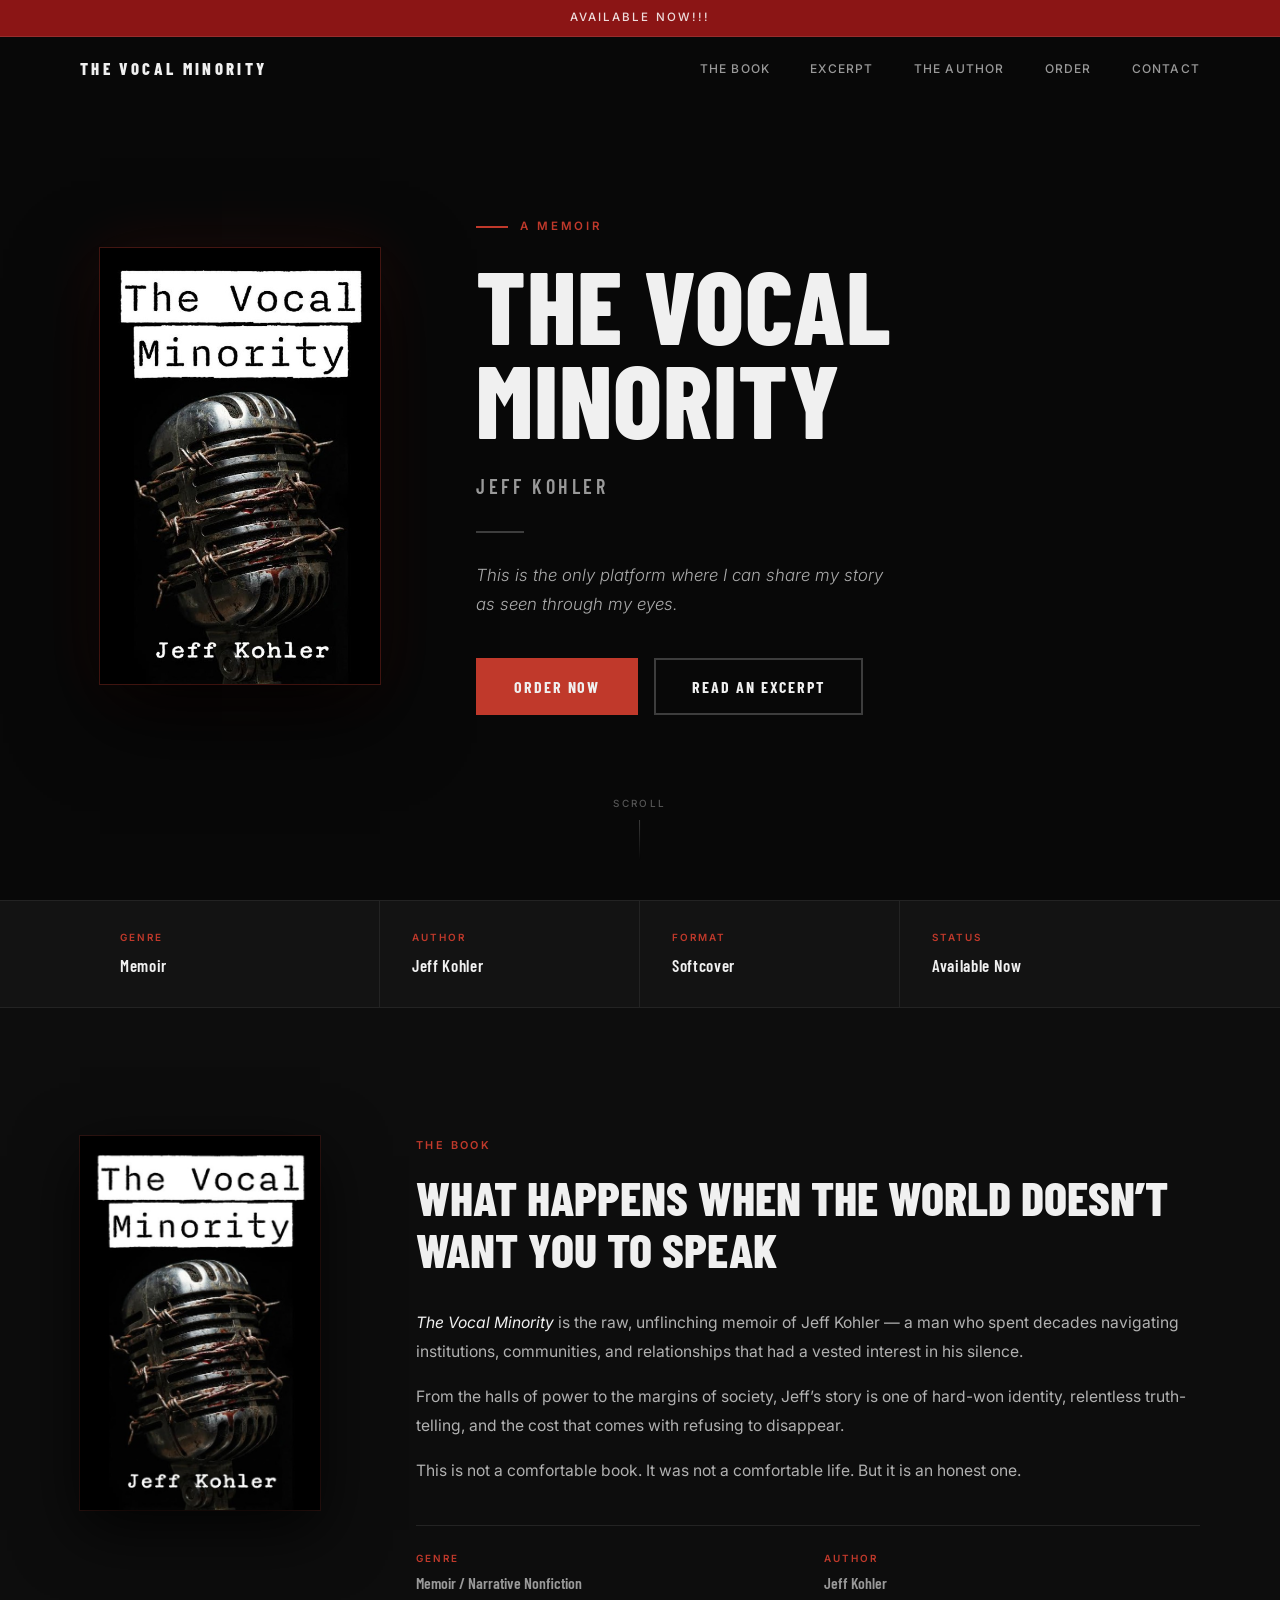
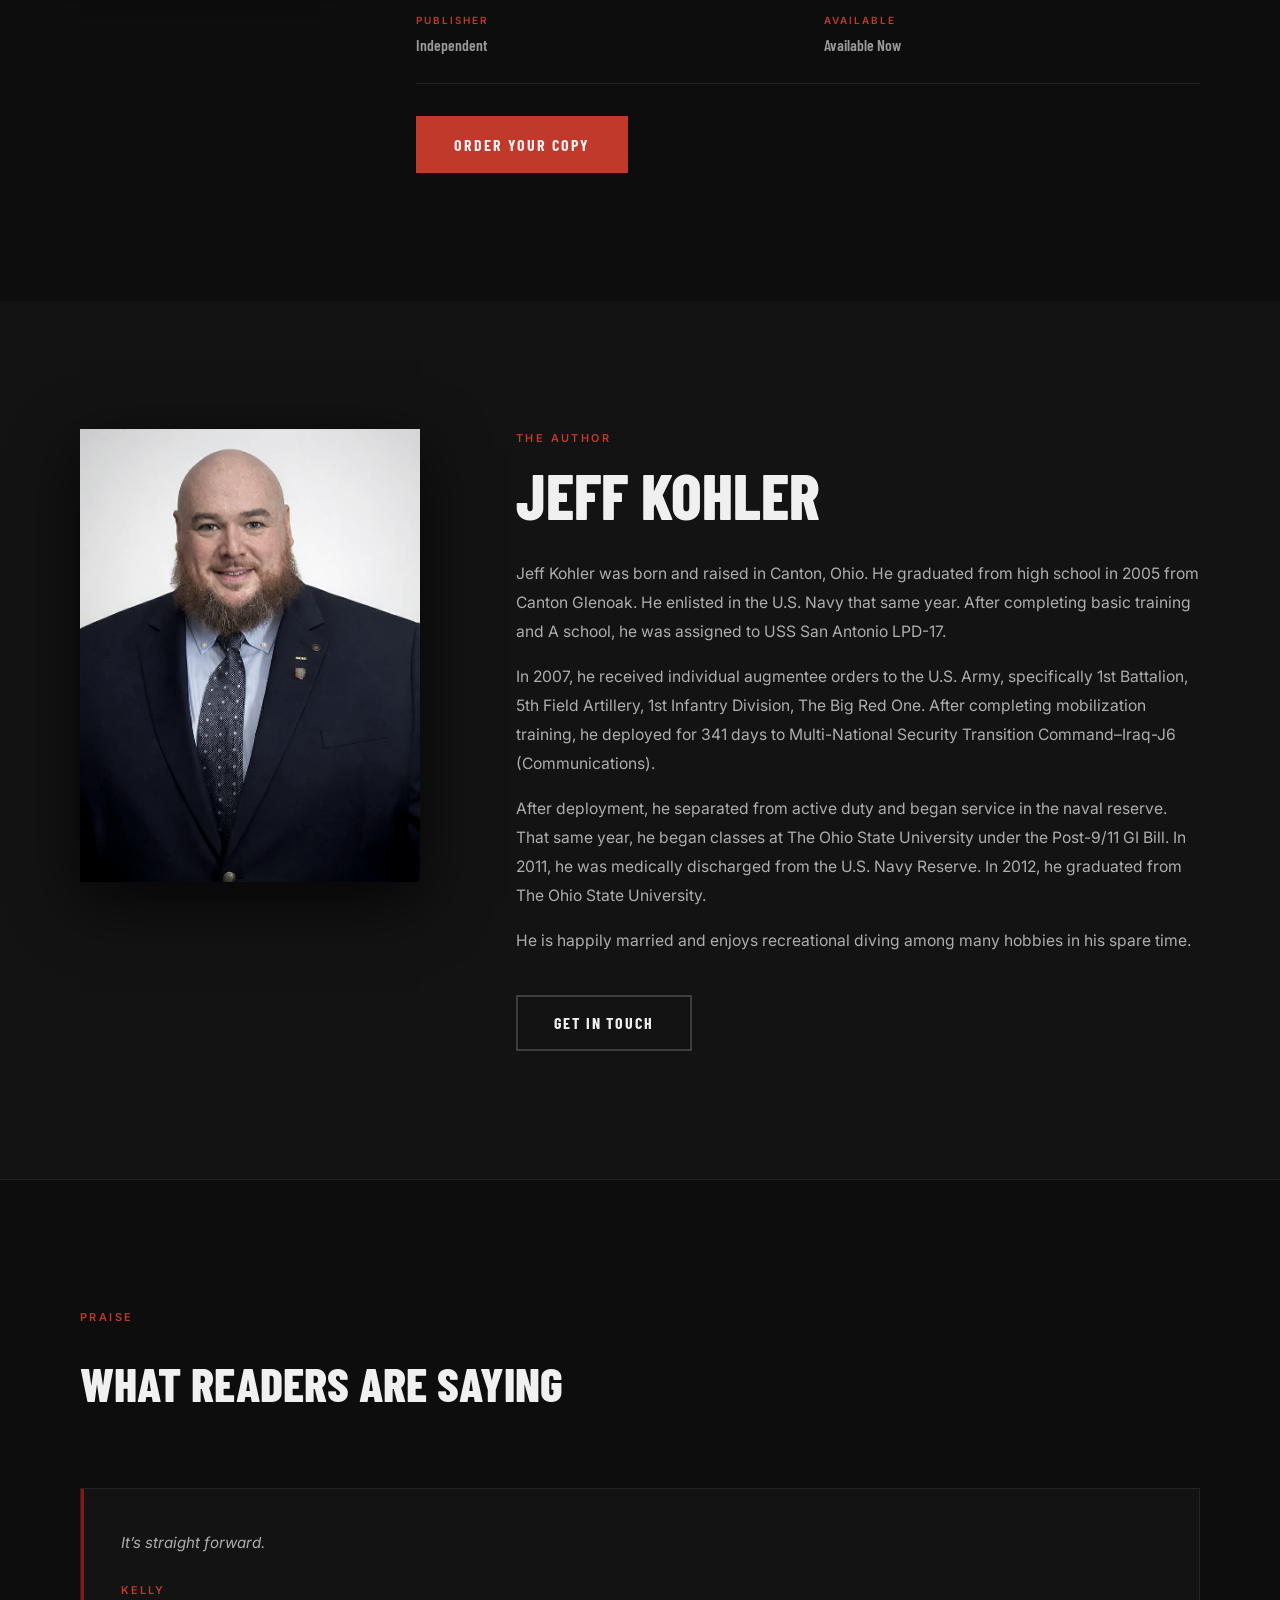
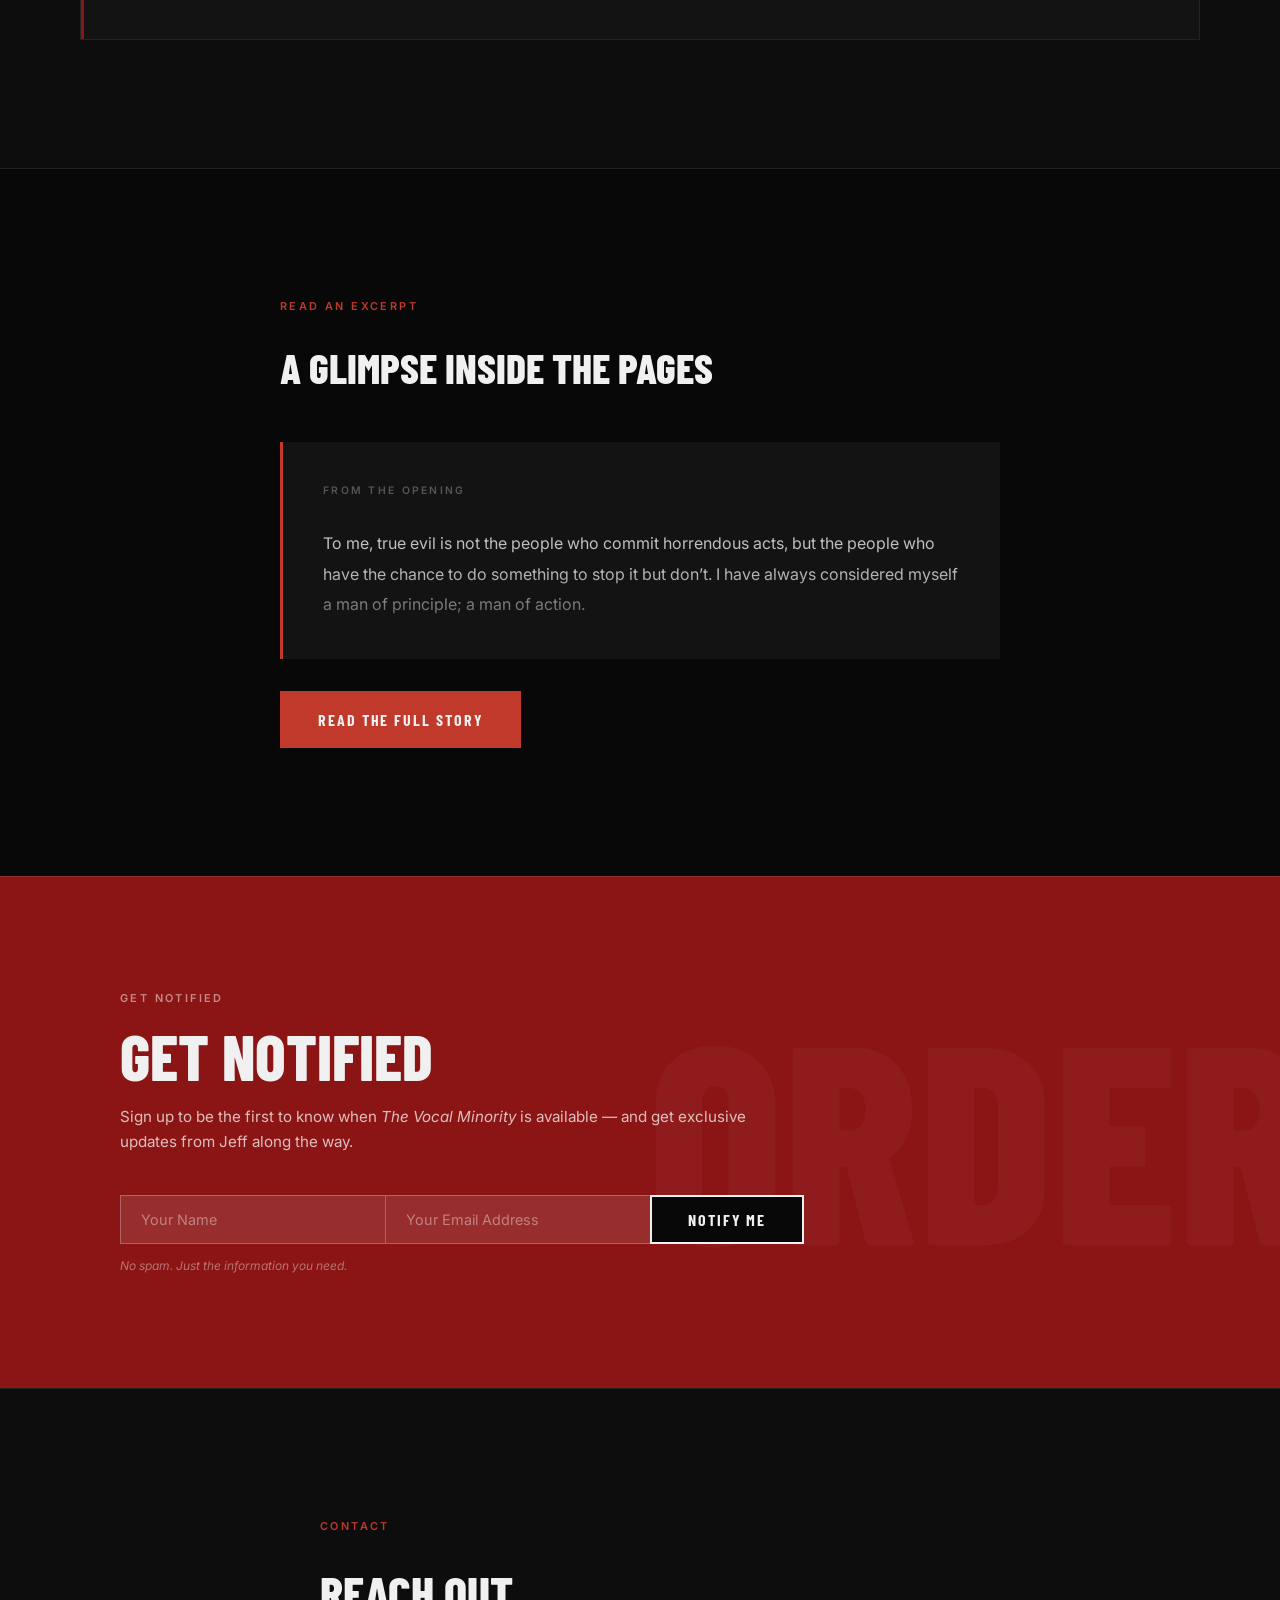
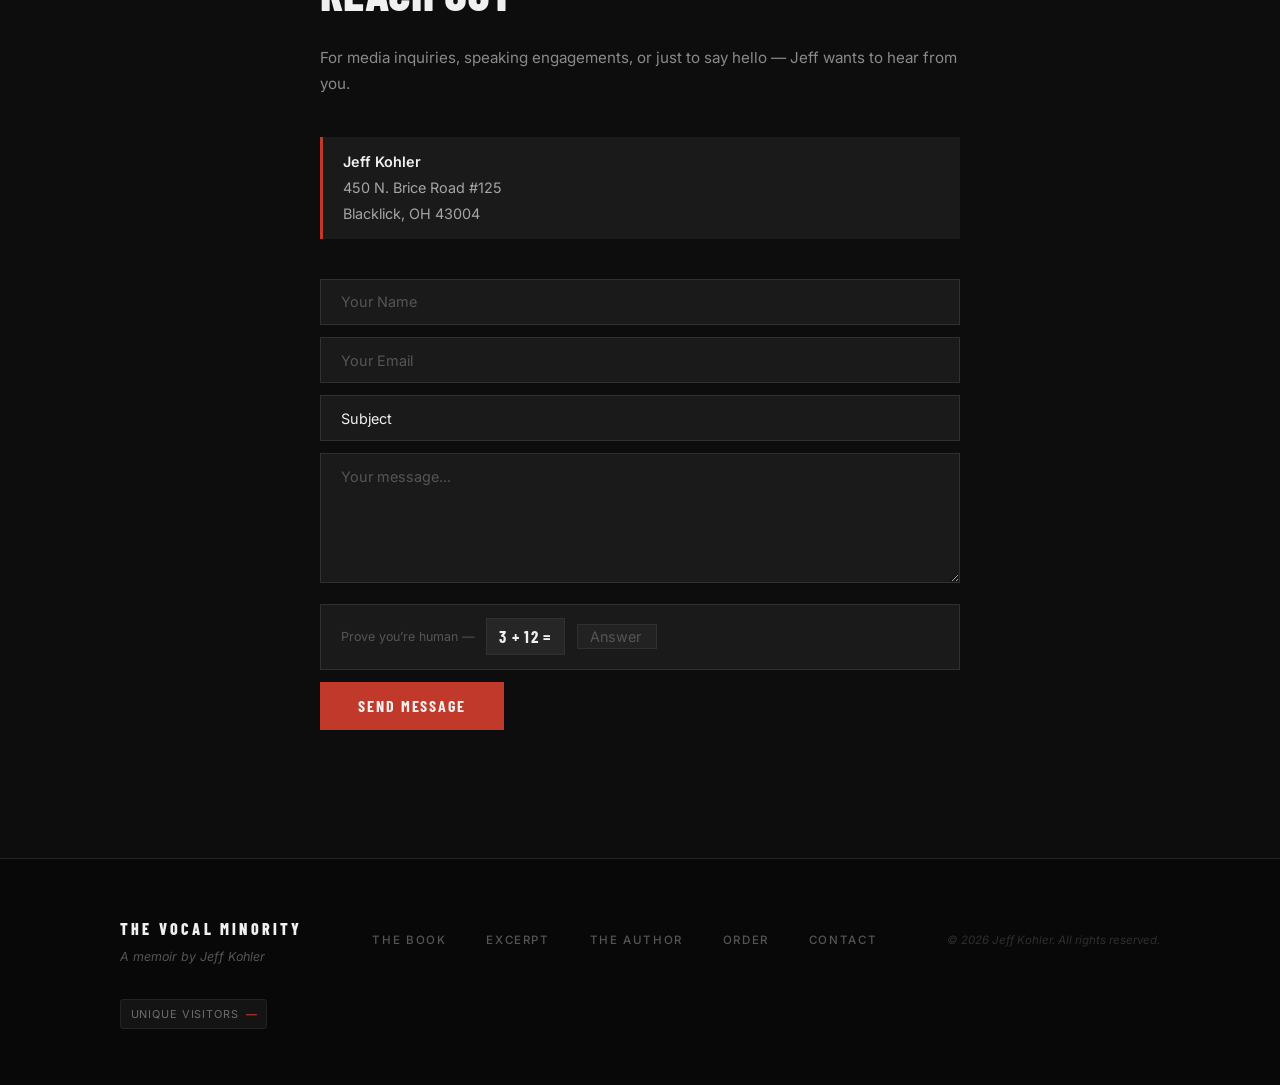
==== commit cf088ced: "order now fix" ====
--- a/index.html
+++ b/index.html
@@ -1051,7 +1051,7 @@
         <div class="hero-divider"></div>
         <p class="hero-tagline">This is the only platform where I can share my story as seen through my eyes.</p>
         <div class="hero-btns">
-          <a href="#order"   class="btn btn-red">Order Now</a>
+          <a href="https://store.bookbaby.com/book/the-vocal-minority" class="btn btn-red" target="_blank" rel="noopener">Order Now</a>
           <a href="#excerpt" class="btn btn-outline">Read an Excerpt</a>
         </div>
       </div>
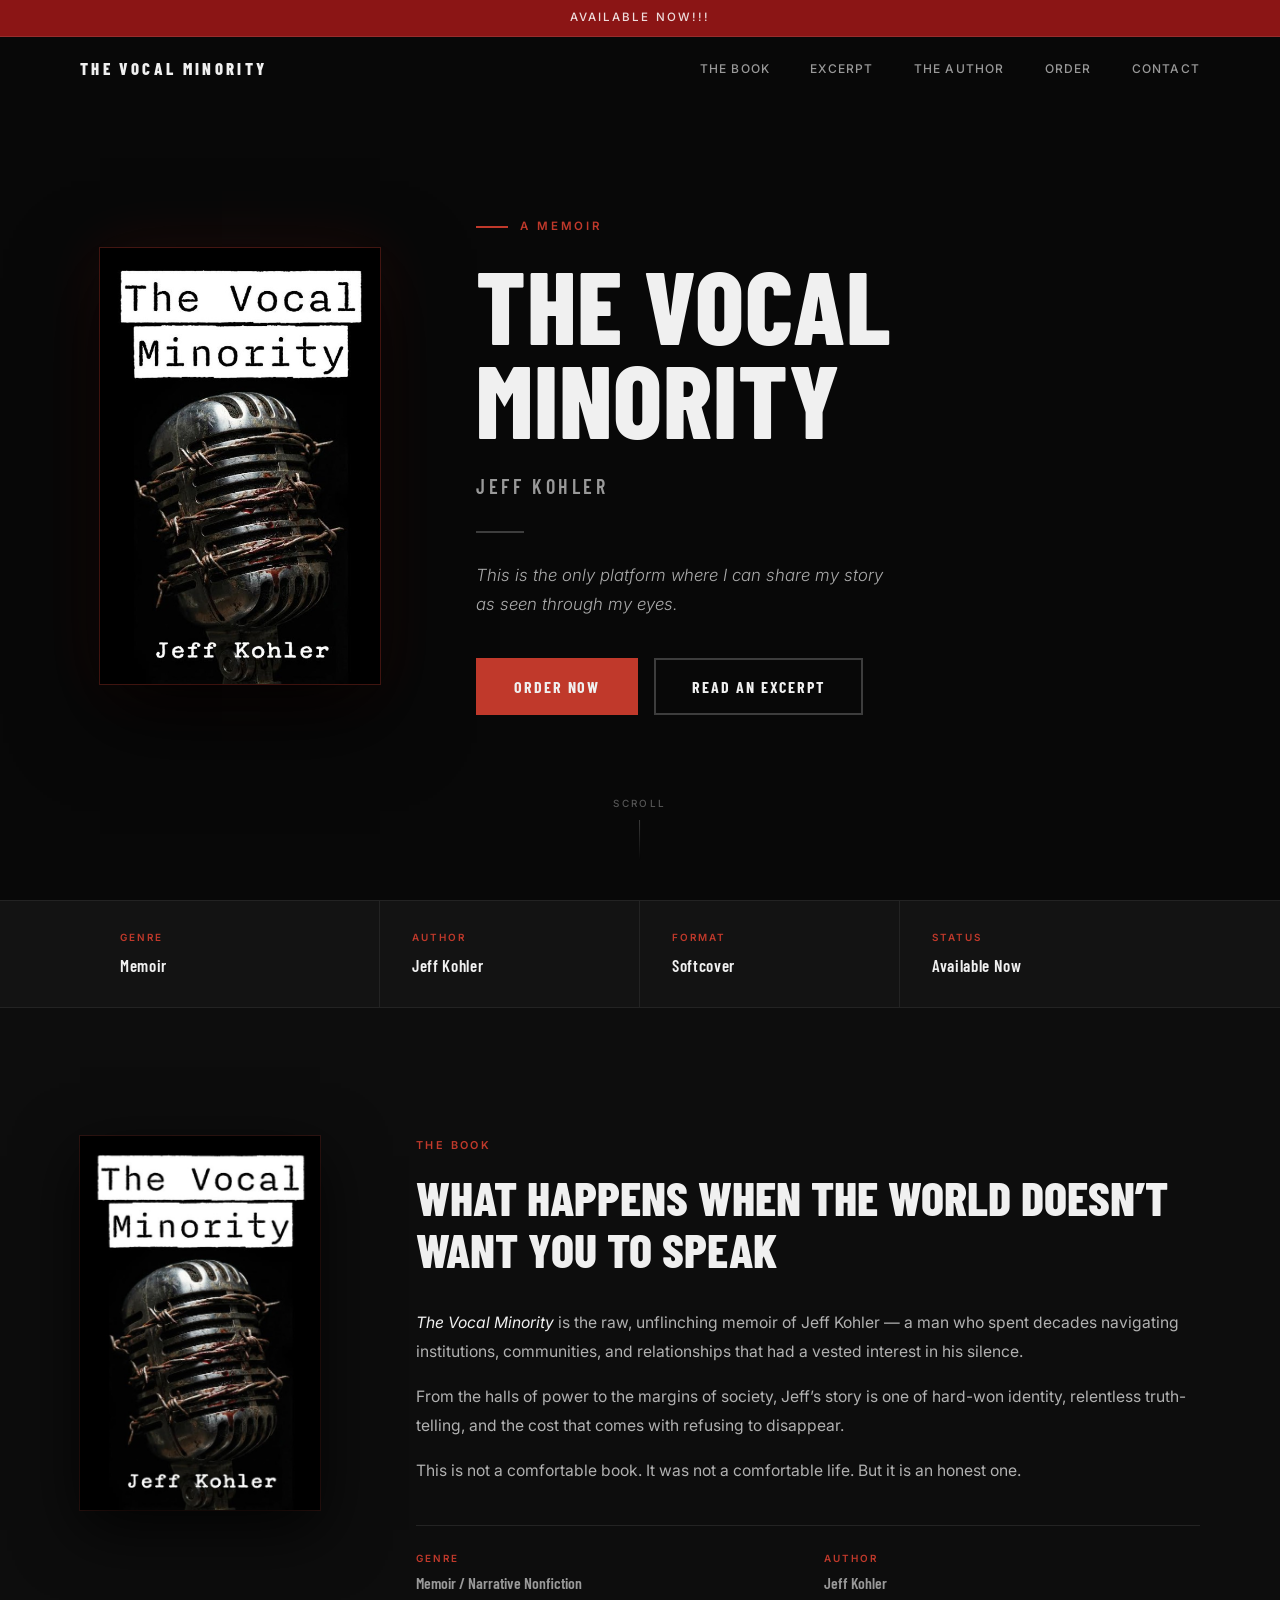
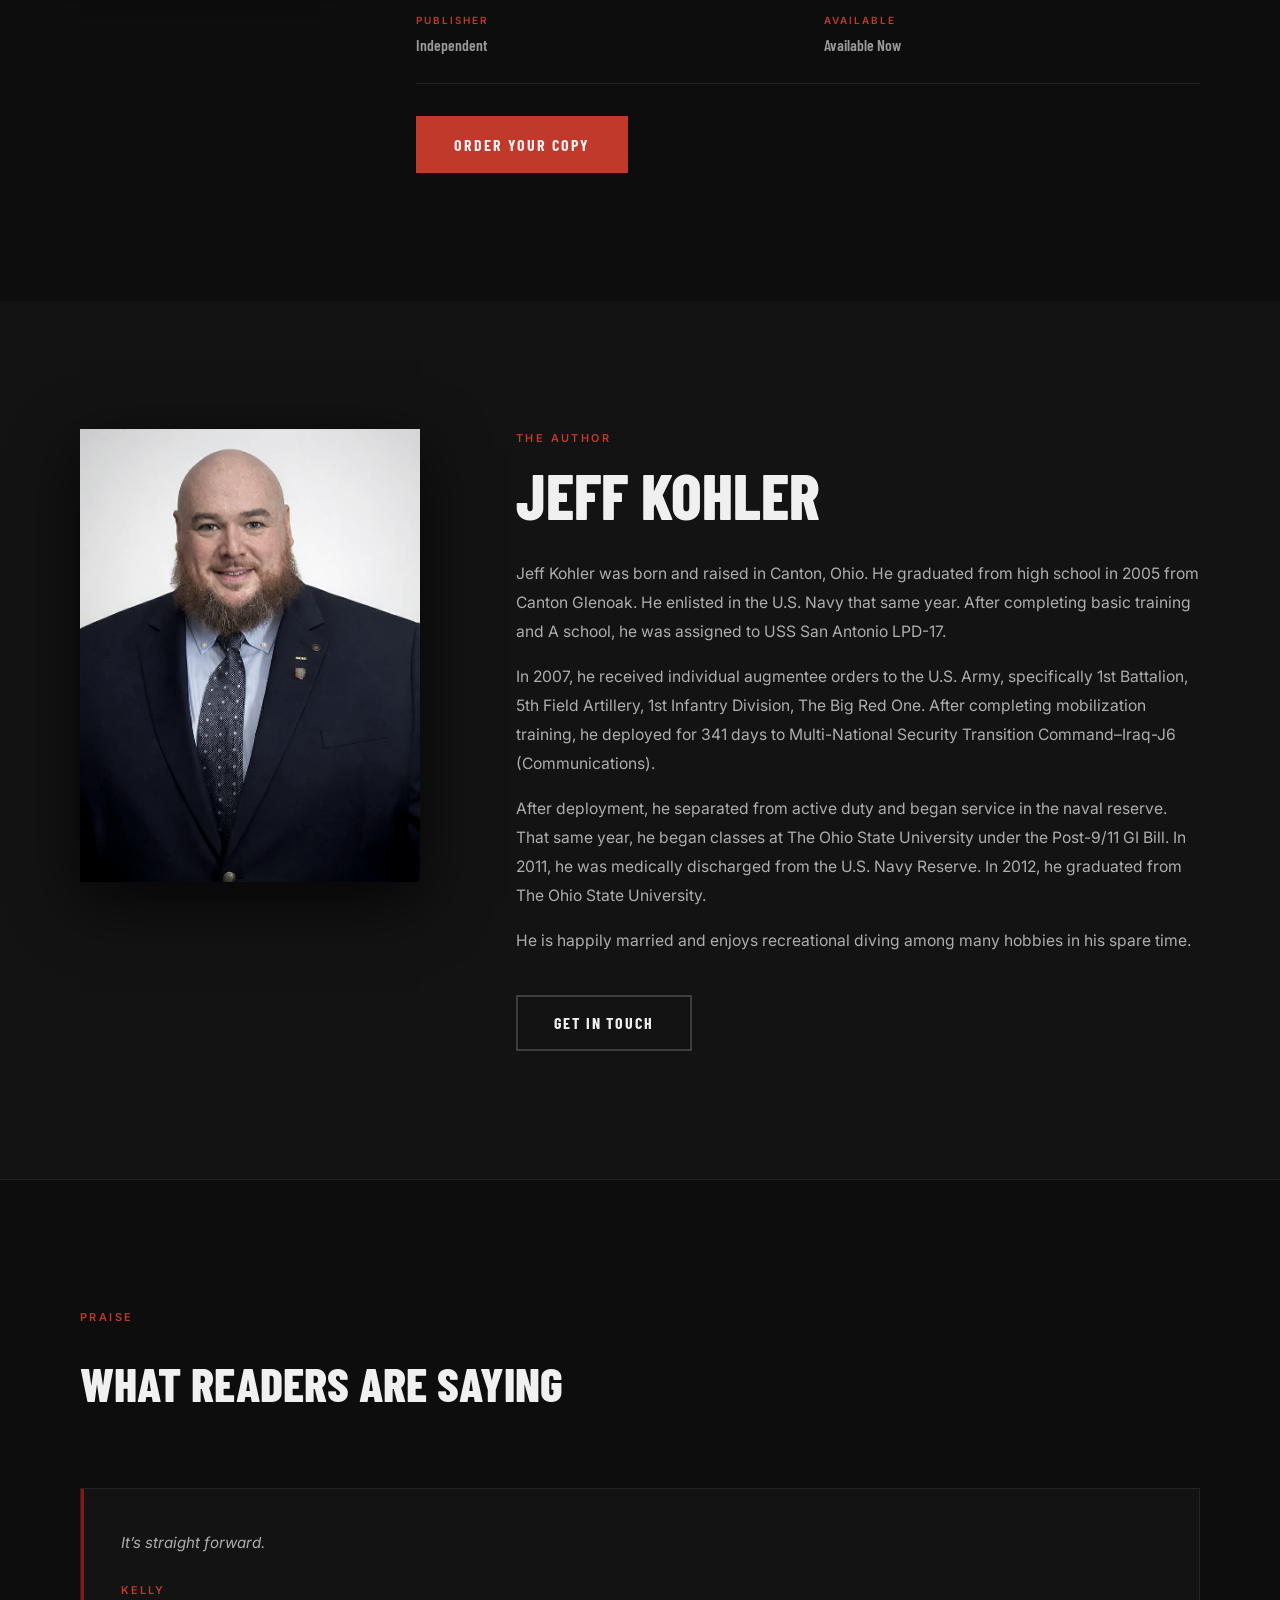
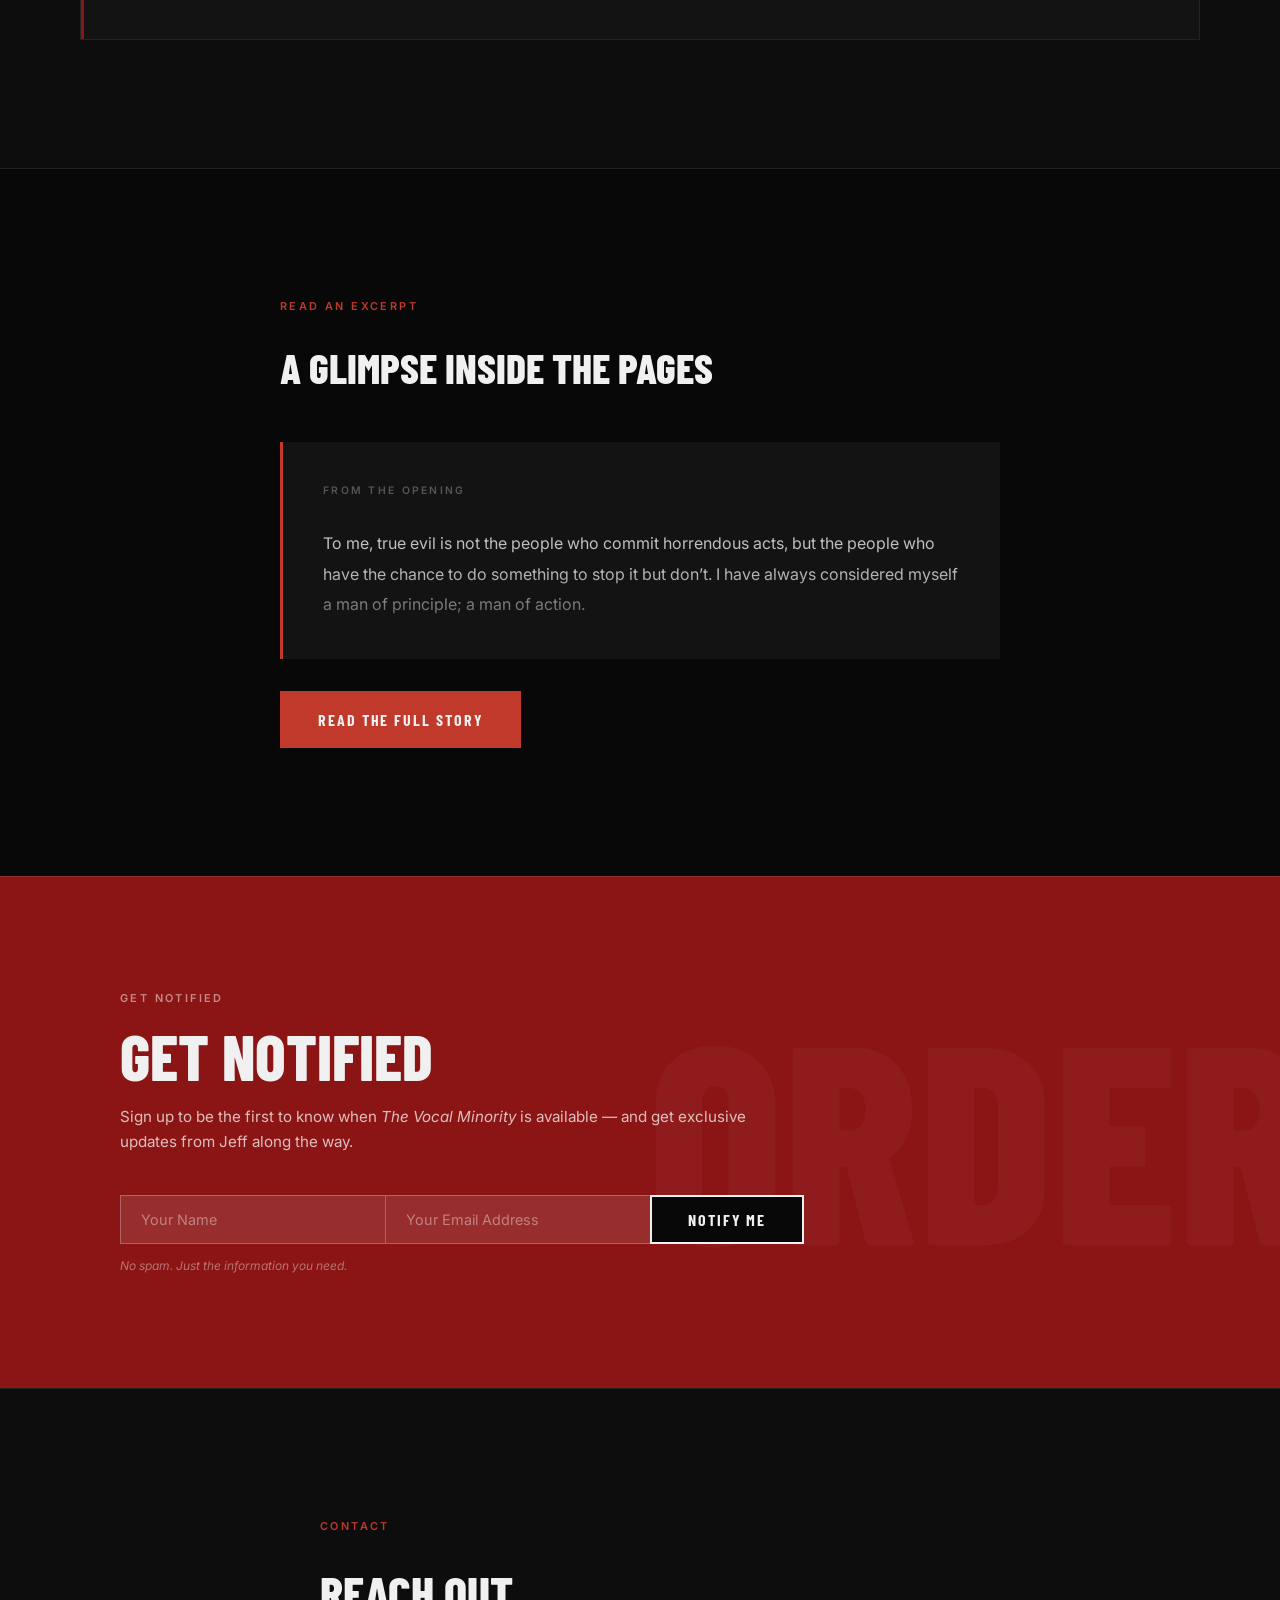
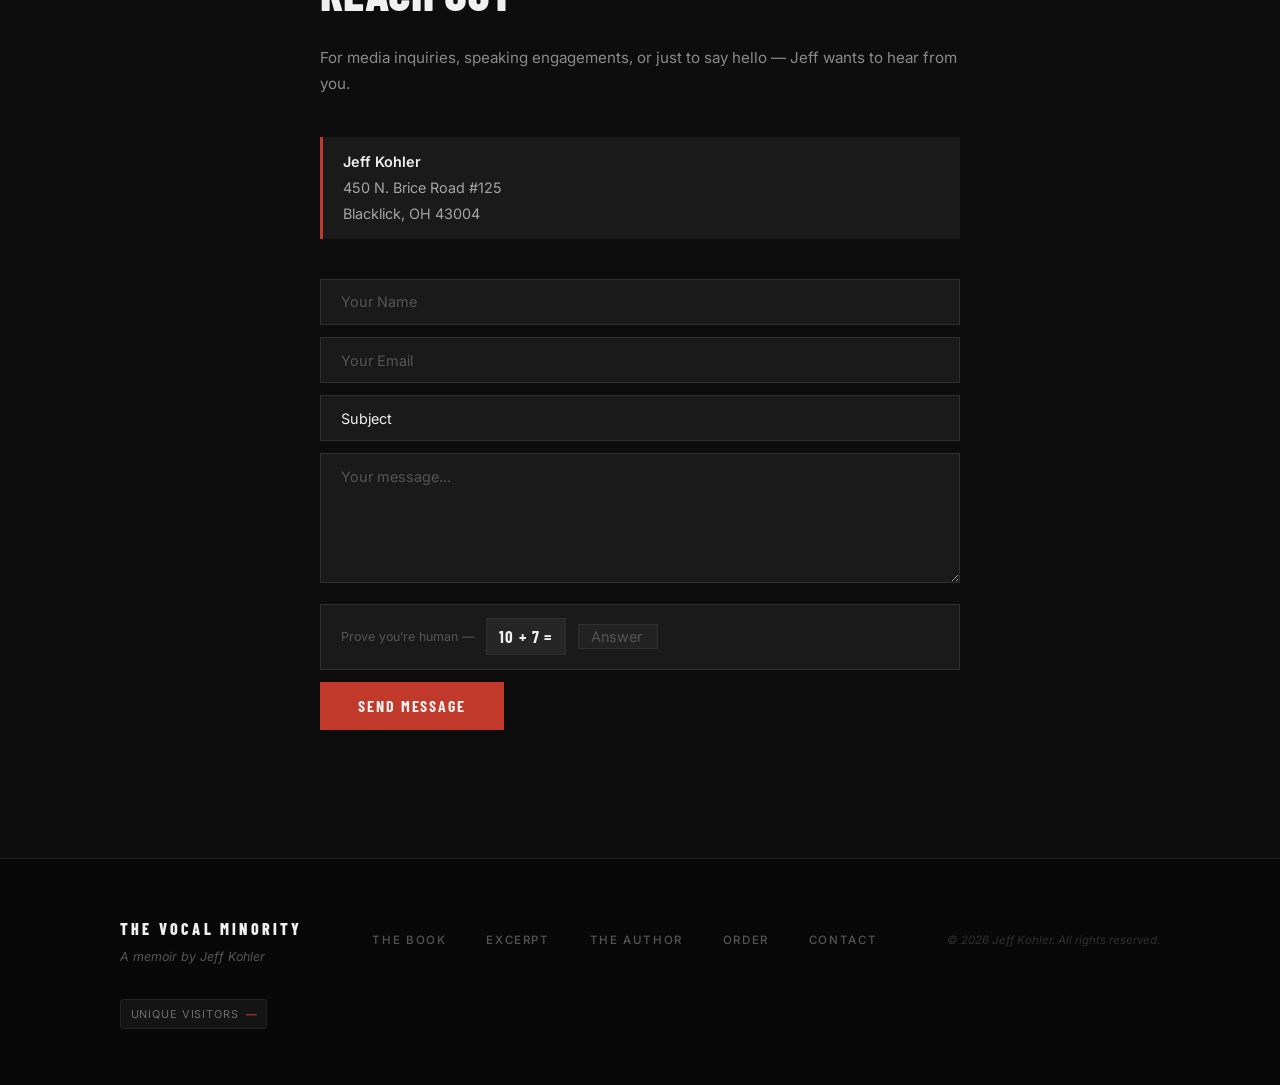
==== commit 0e6834cf: "order edit" ====
--- a/index.html
+++ b/index.html
@@ -1028,7 +1028,7 @@
       <li><a href="#about-book"   class="mobile-link">The Book</a></li>
       <li><a href="#excerpt"      class="mobile-link">Excerpt</a></li>
       <li><a href="#about-author" class="mobile-link">The Author</a></li>
-      <li><a href="#order"        class="mobile-link">Order</a></li>
+      <li><a href="https://store.bookbaby.com/book/the-vocal-minority" class="mobile-link" target="_blank" rel="noopener">Order</a></li>
       <li><a href="#contact"      class="mobile-link">Contact</a></li>
     </ul>
   </div>
@@ -1270,7 +1270,7 @@
         <a href="#about-book">The Book</a>
         <a href="#excerpt">Excerpt</a>
         <a href="#about-author">The Author</a>
-        <a href="#order">Order</a>
+        <a href="https://store.bookbaby.com/book/the-vocal-minority" target="_blank" rel="noopener">Order</a>
         <a href="#contact">Contact</a>
       </nav>
       <p class="footer-copy">&copy; <span id="year"></span> Jeff Kohler. All rights reserved.</p>
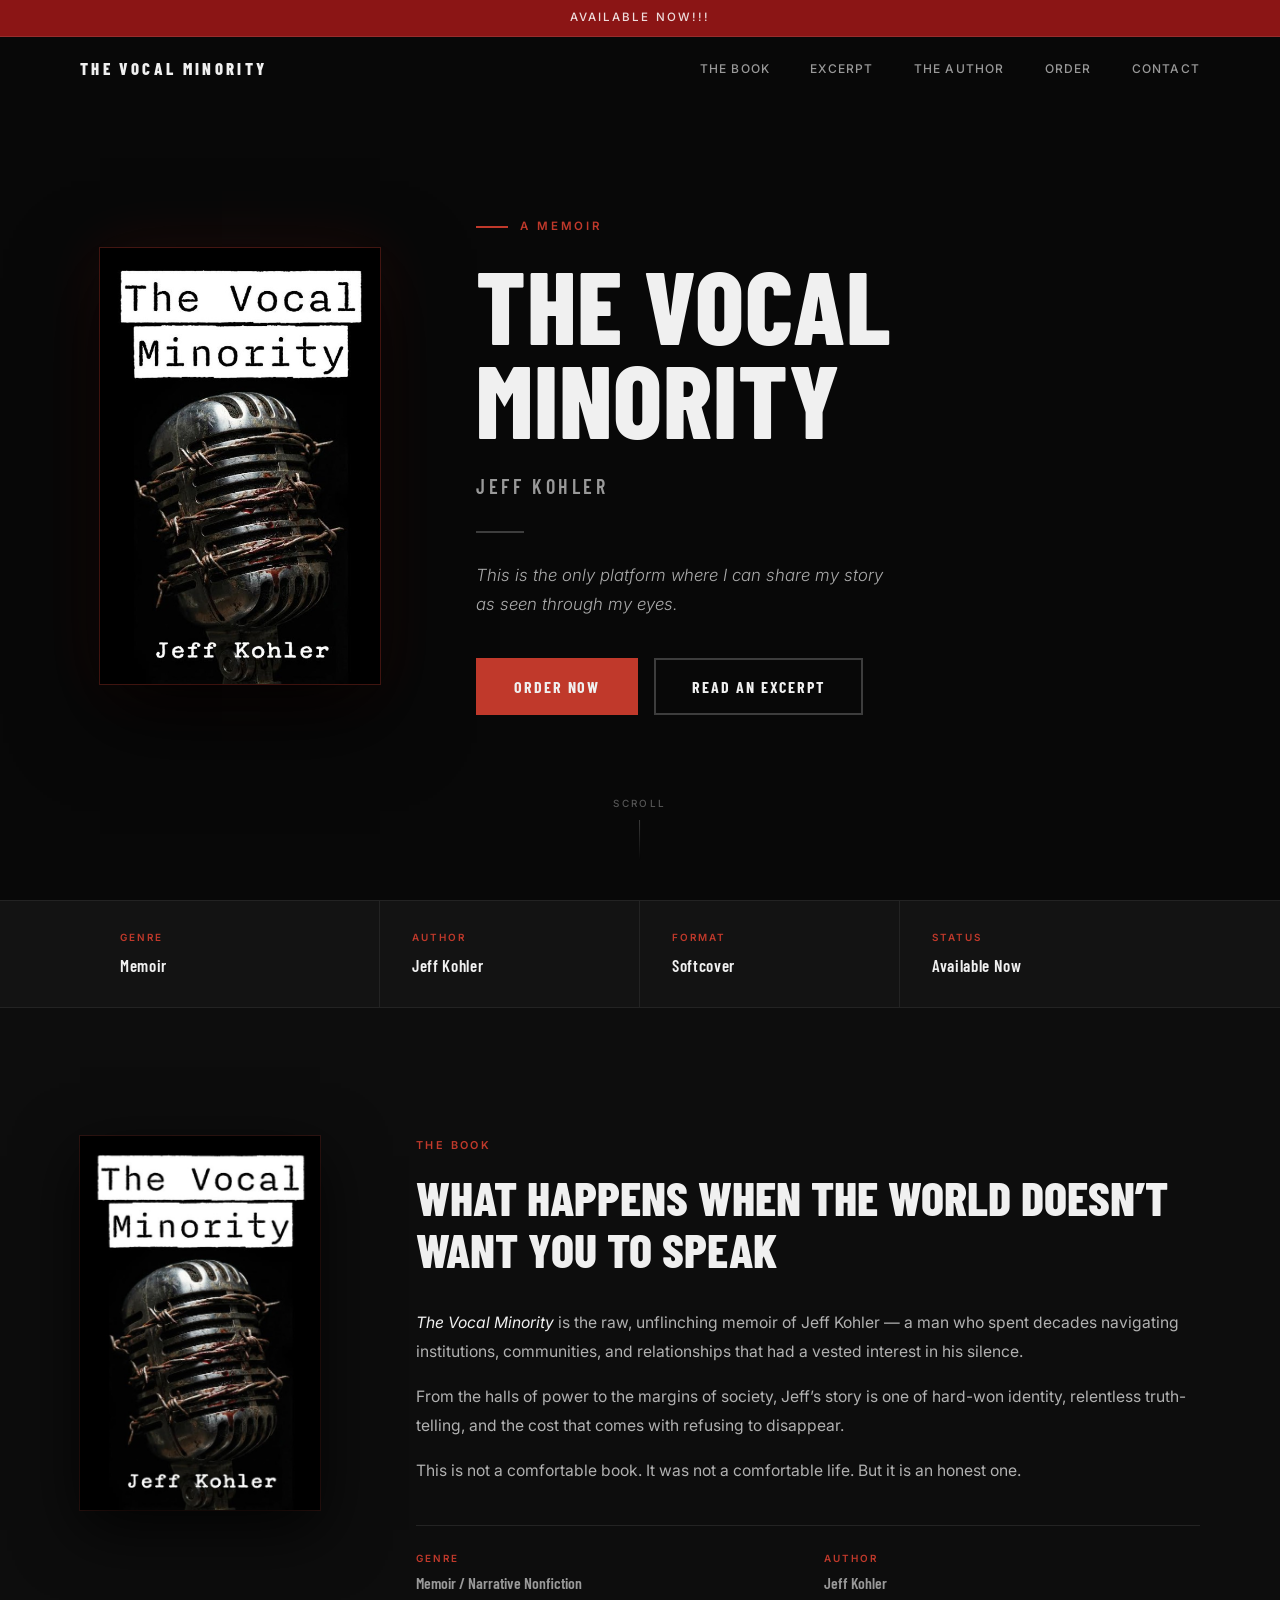
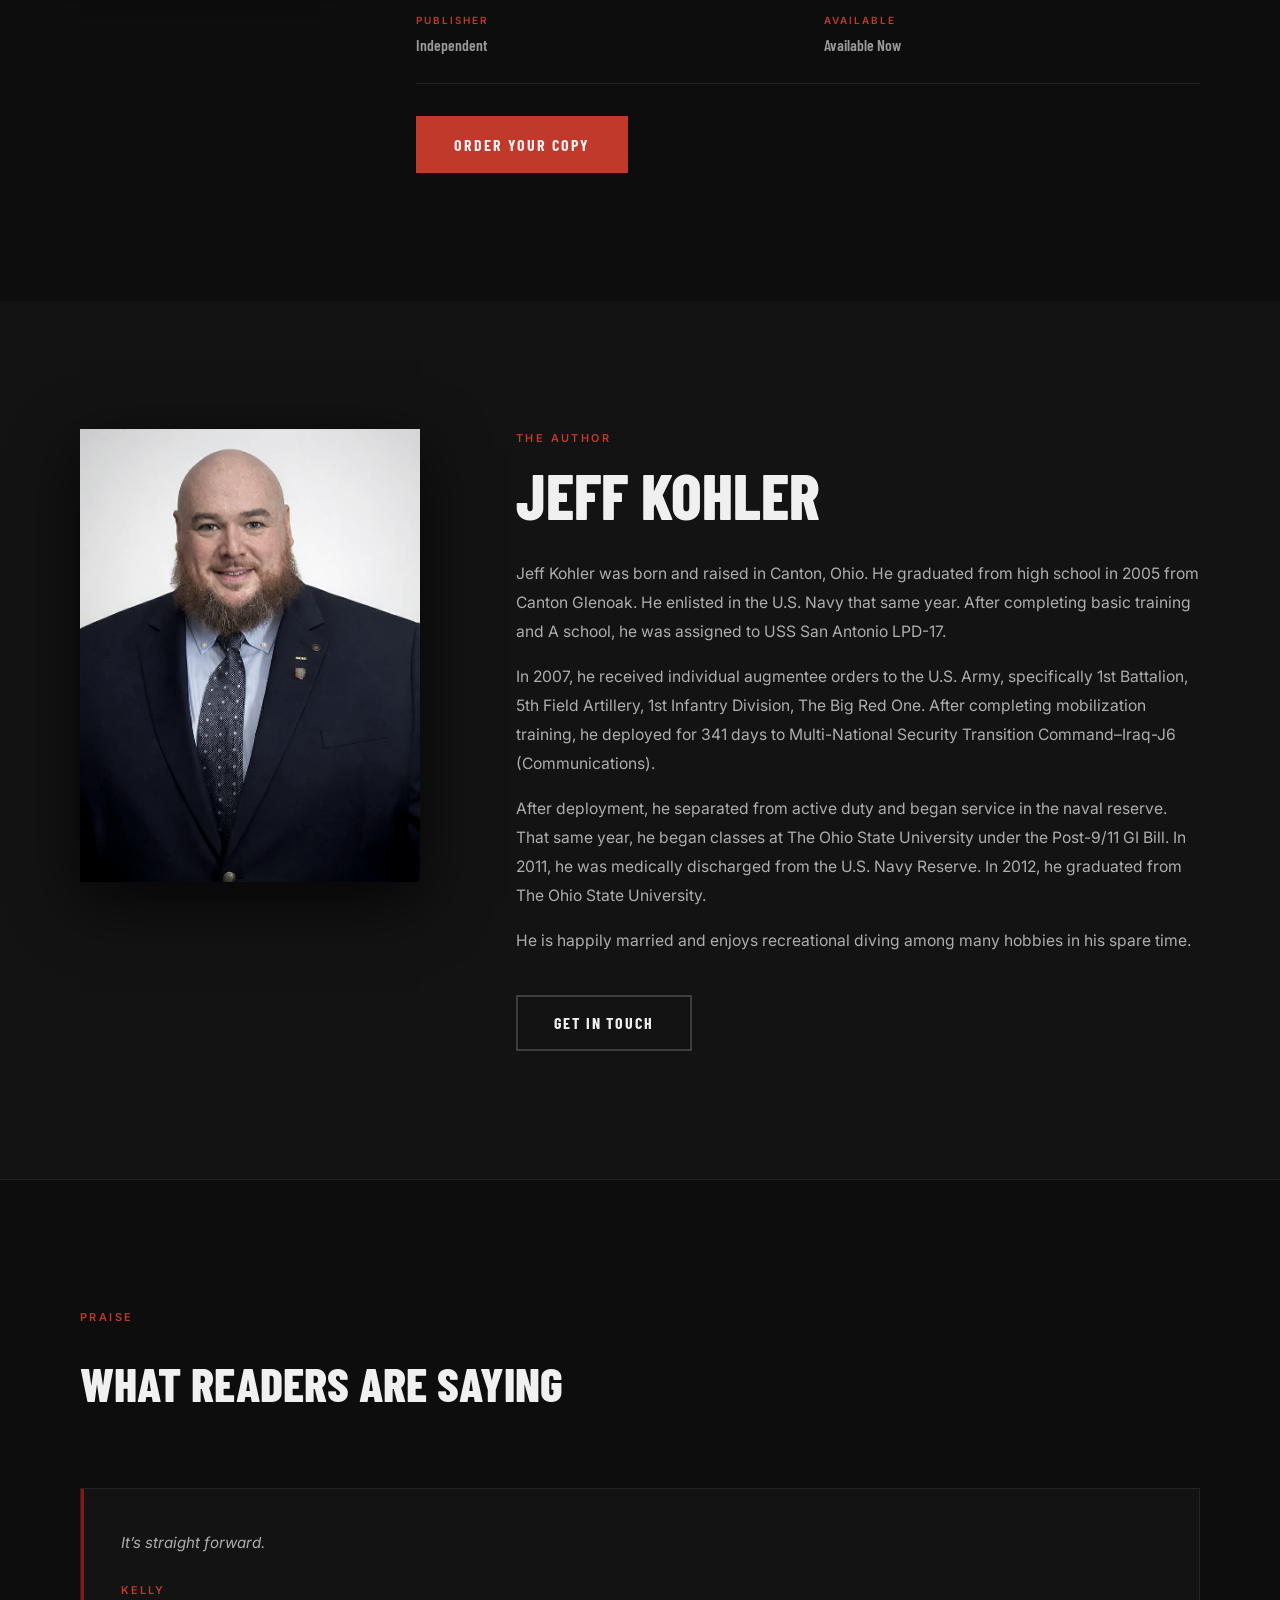
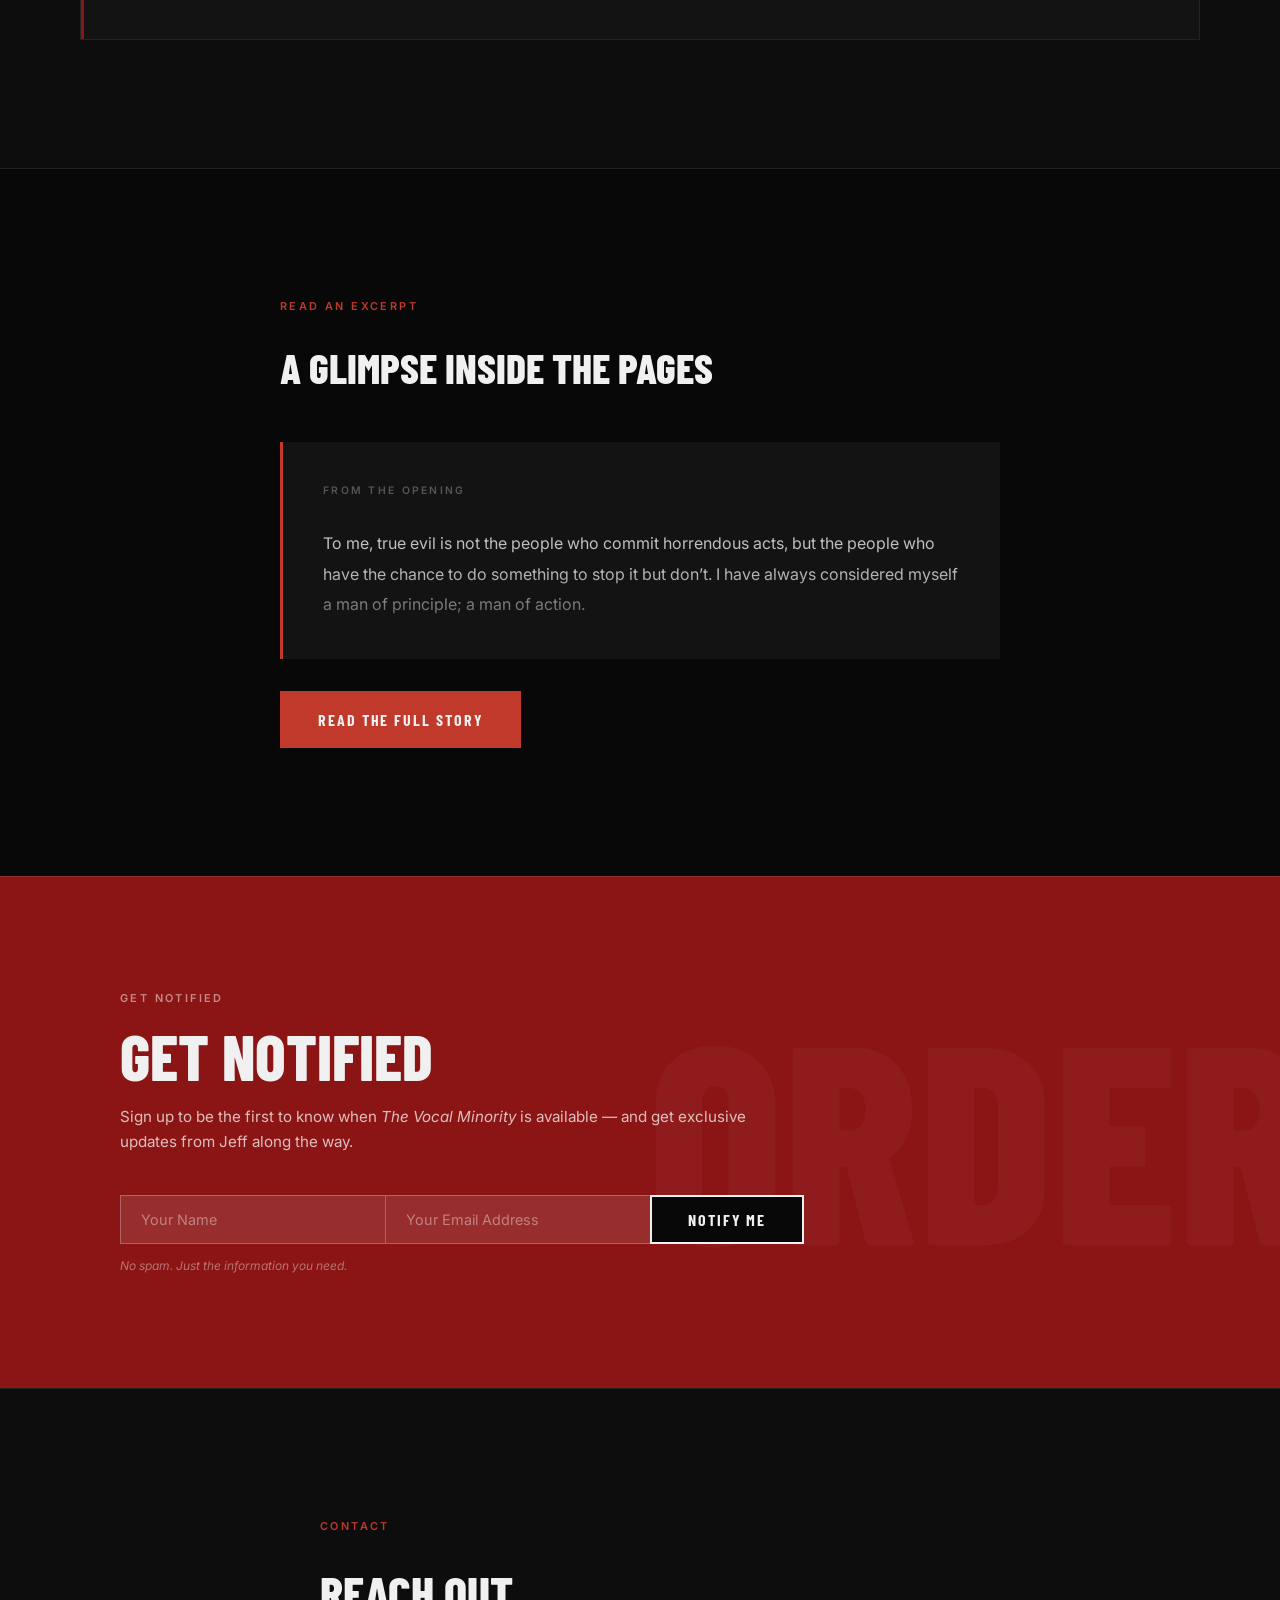
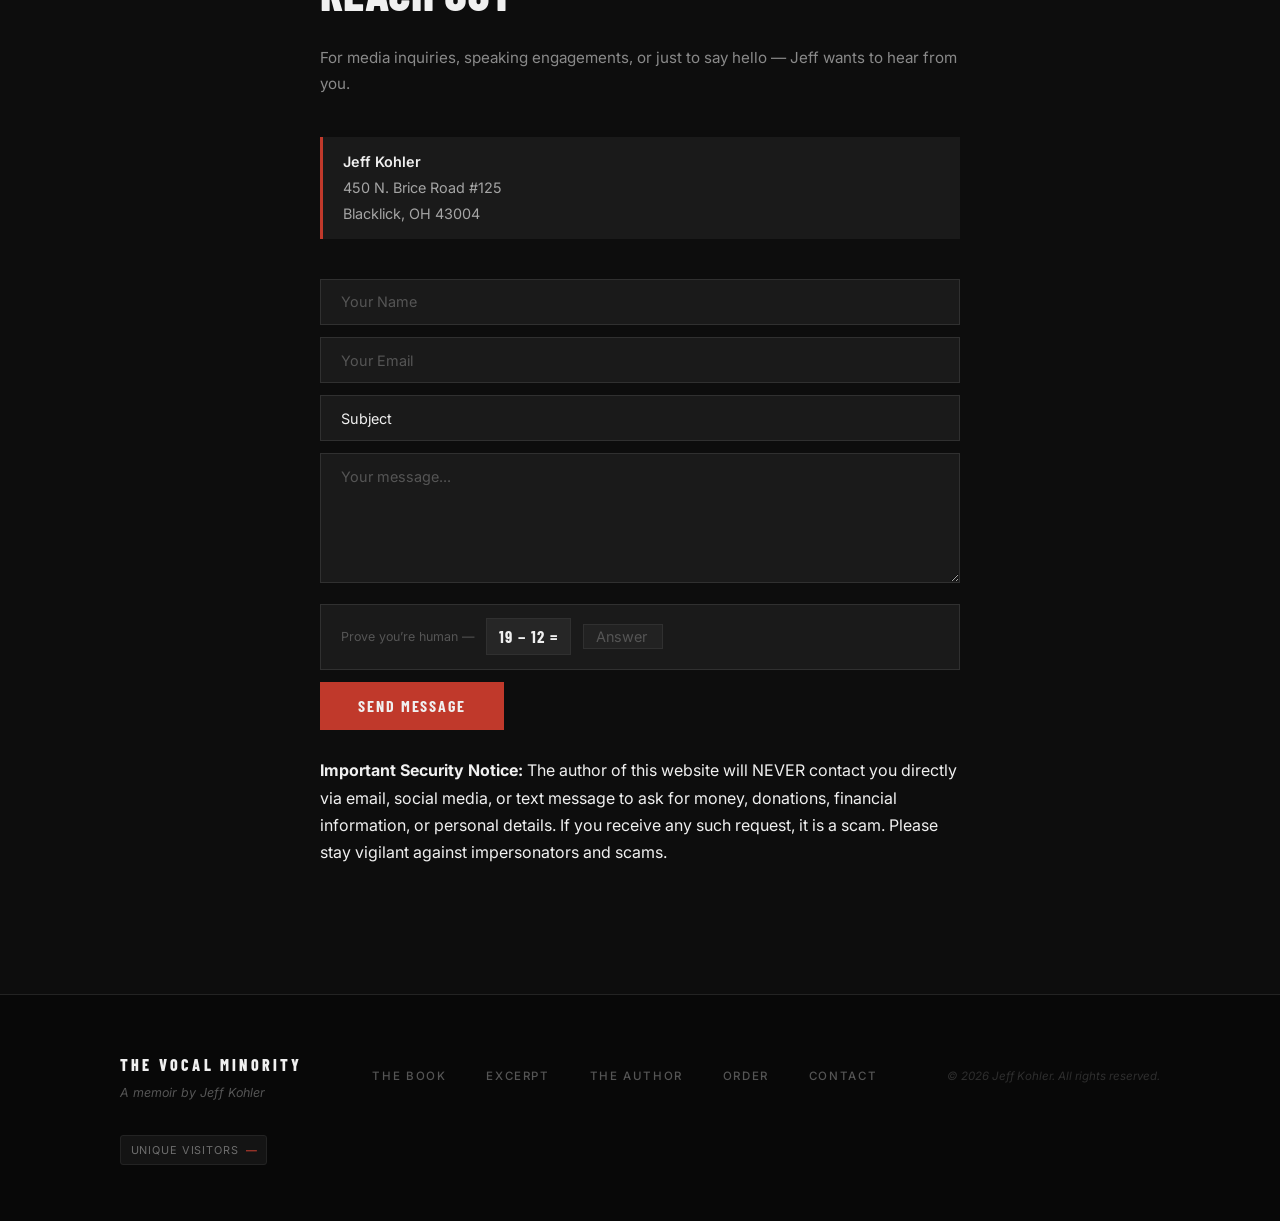
==== commit 34d5e232: "notice" ====
--- a/index.html
+++ b/index.html
@@ -1256,6 +1256,10 @@
       <div class="contact-success" id="contactSuccess">
         <p>&#10003;&nbsp; Message sent. Jeff will be in touch soon.</p>
       </div>
+      <br>
+      <div class="security-notice">
+        <p><strong>Important Security Notice:</strong> The author of this website will NEVER contact you directly via email, social media, or text message to ask for money, donations, financial information, or personal details. If you receive any such request, it is a scam. Please stay vigilant against impersonators and scams.</p>
+      </div>
     </div>
   </section>
 
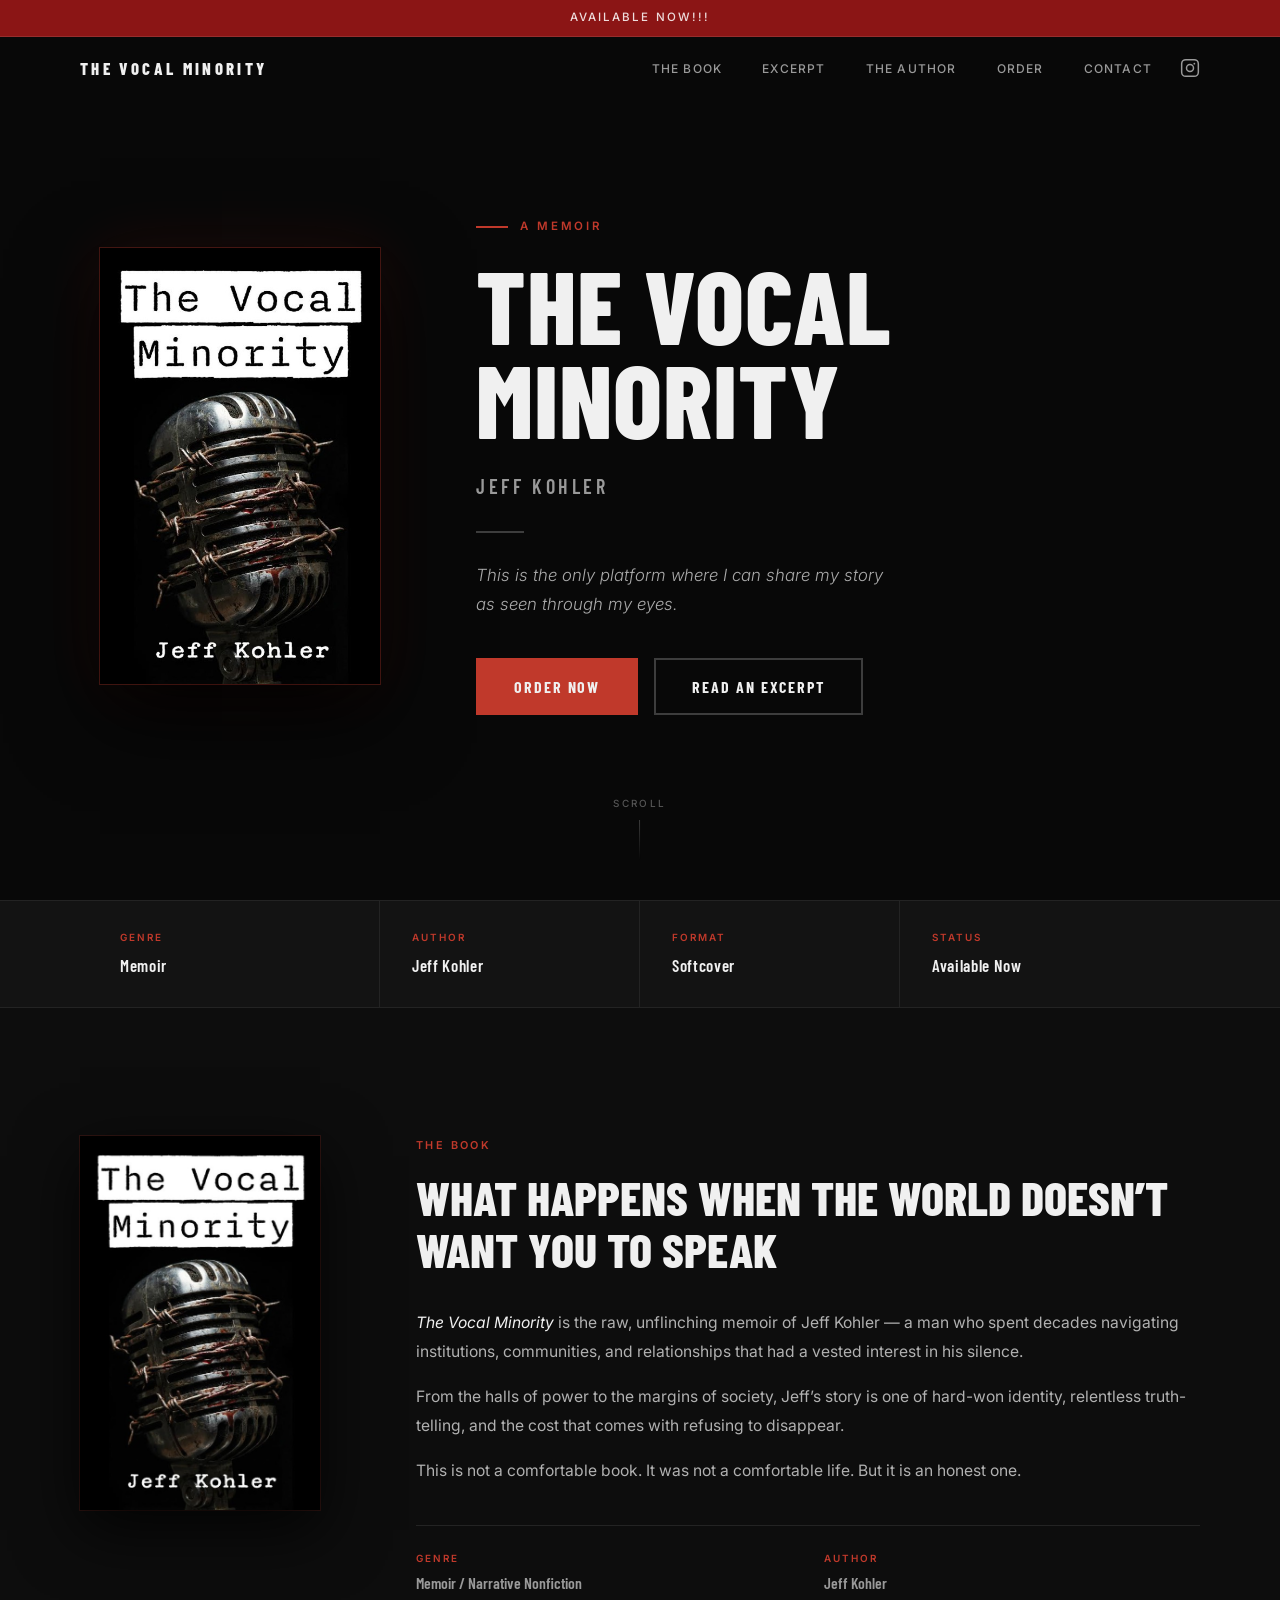
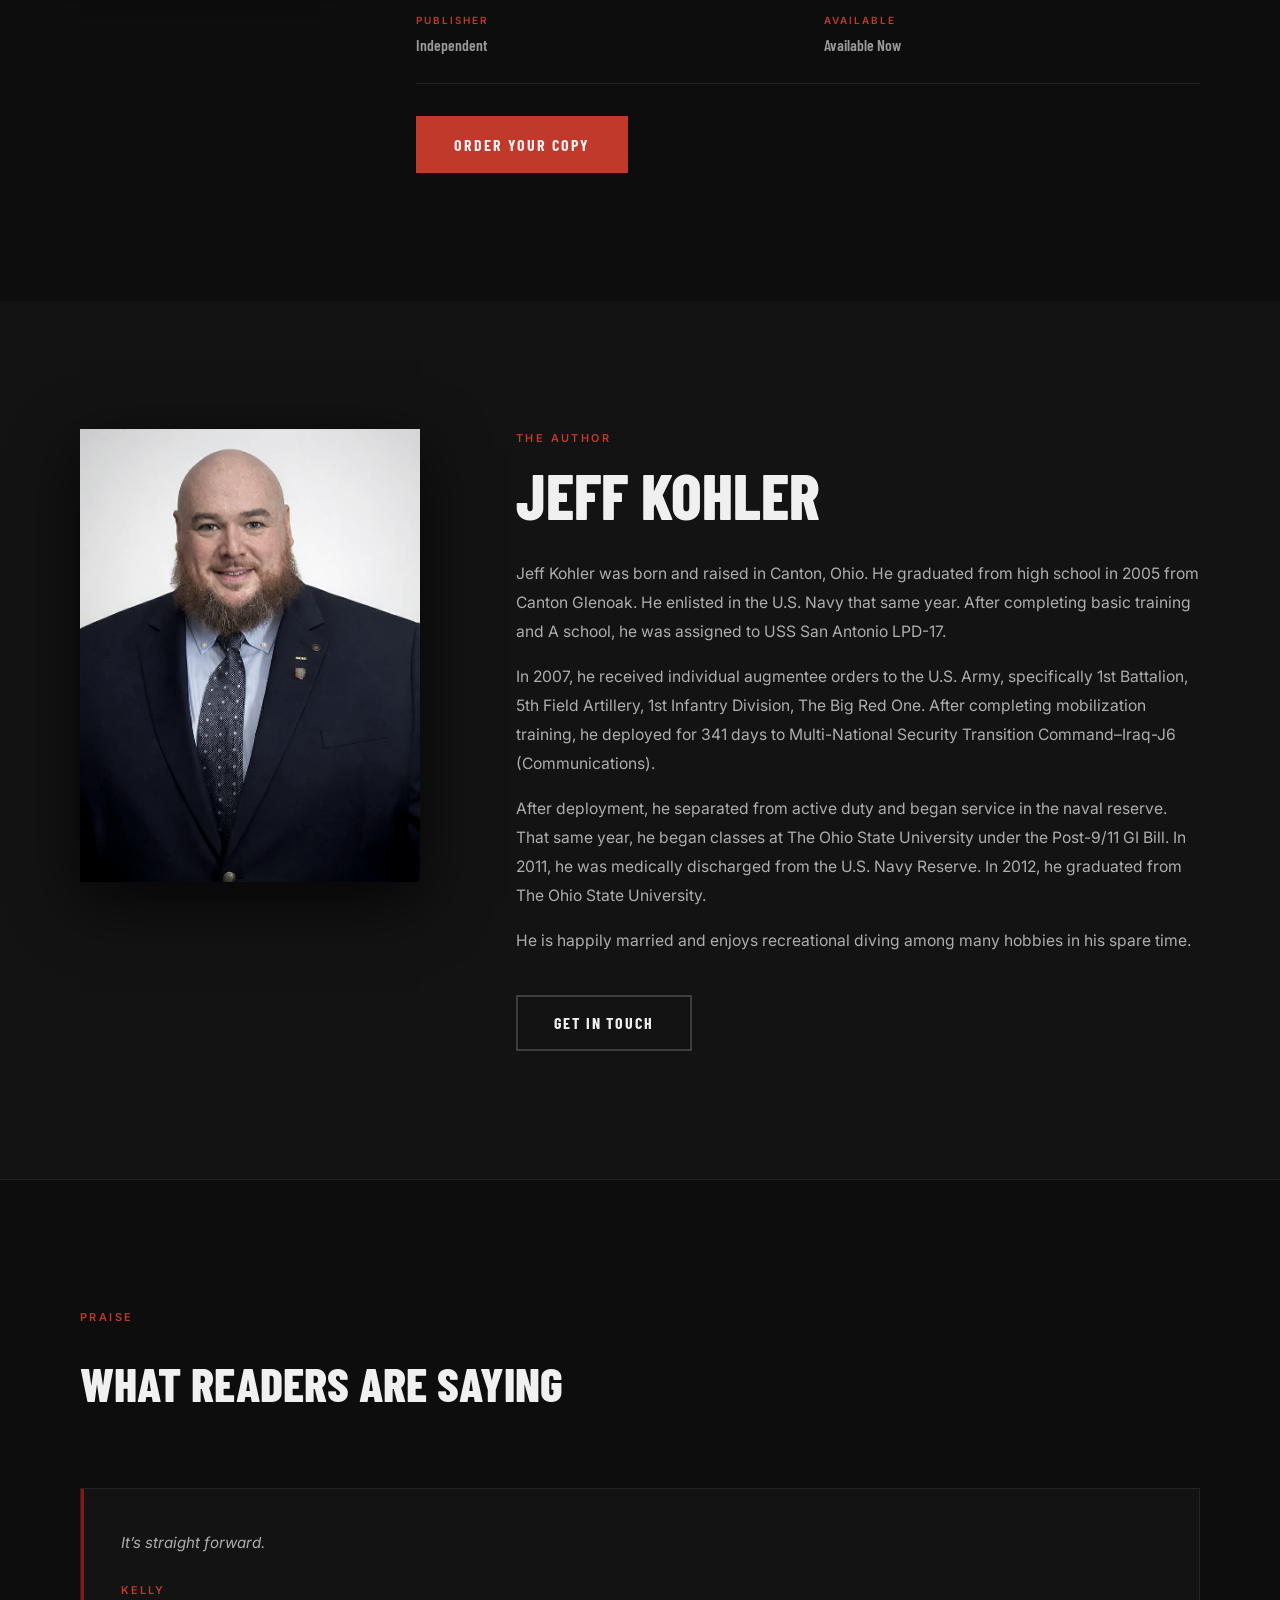
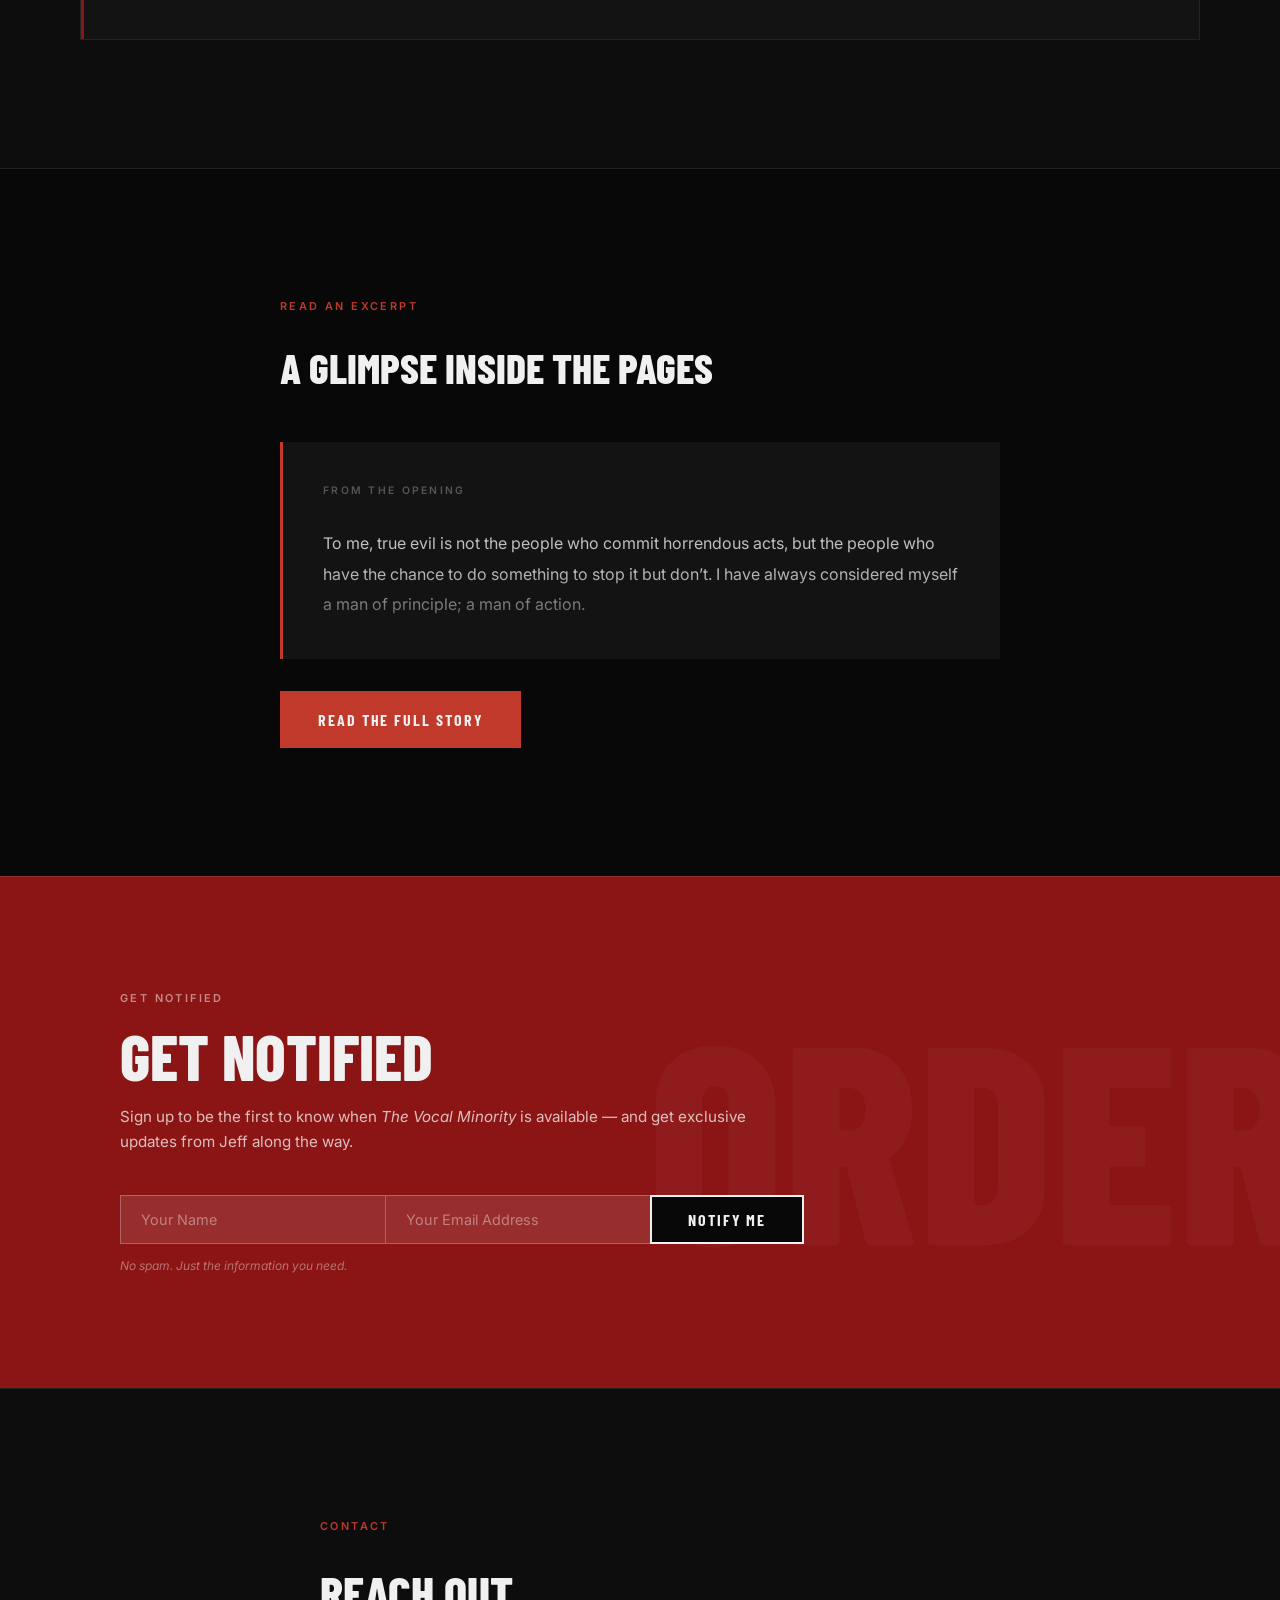
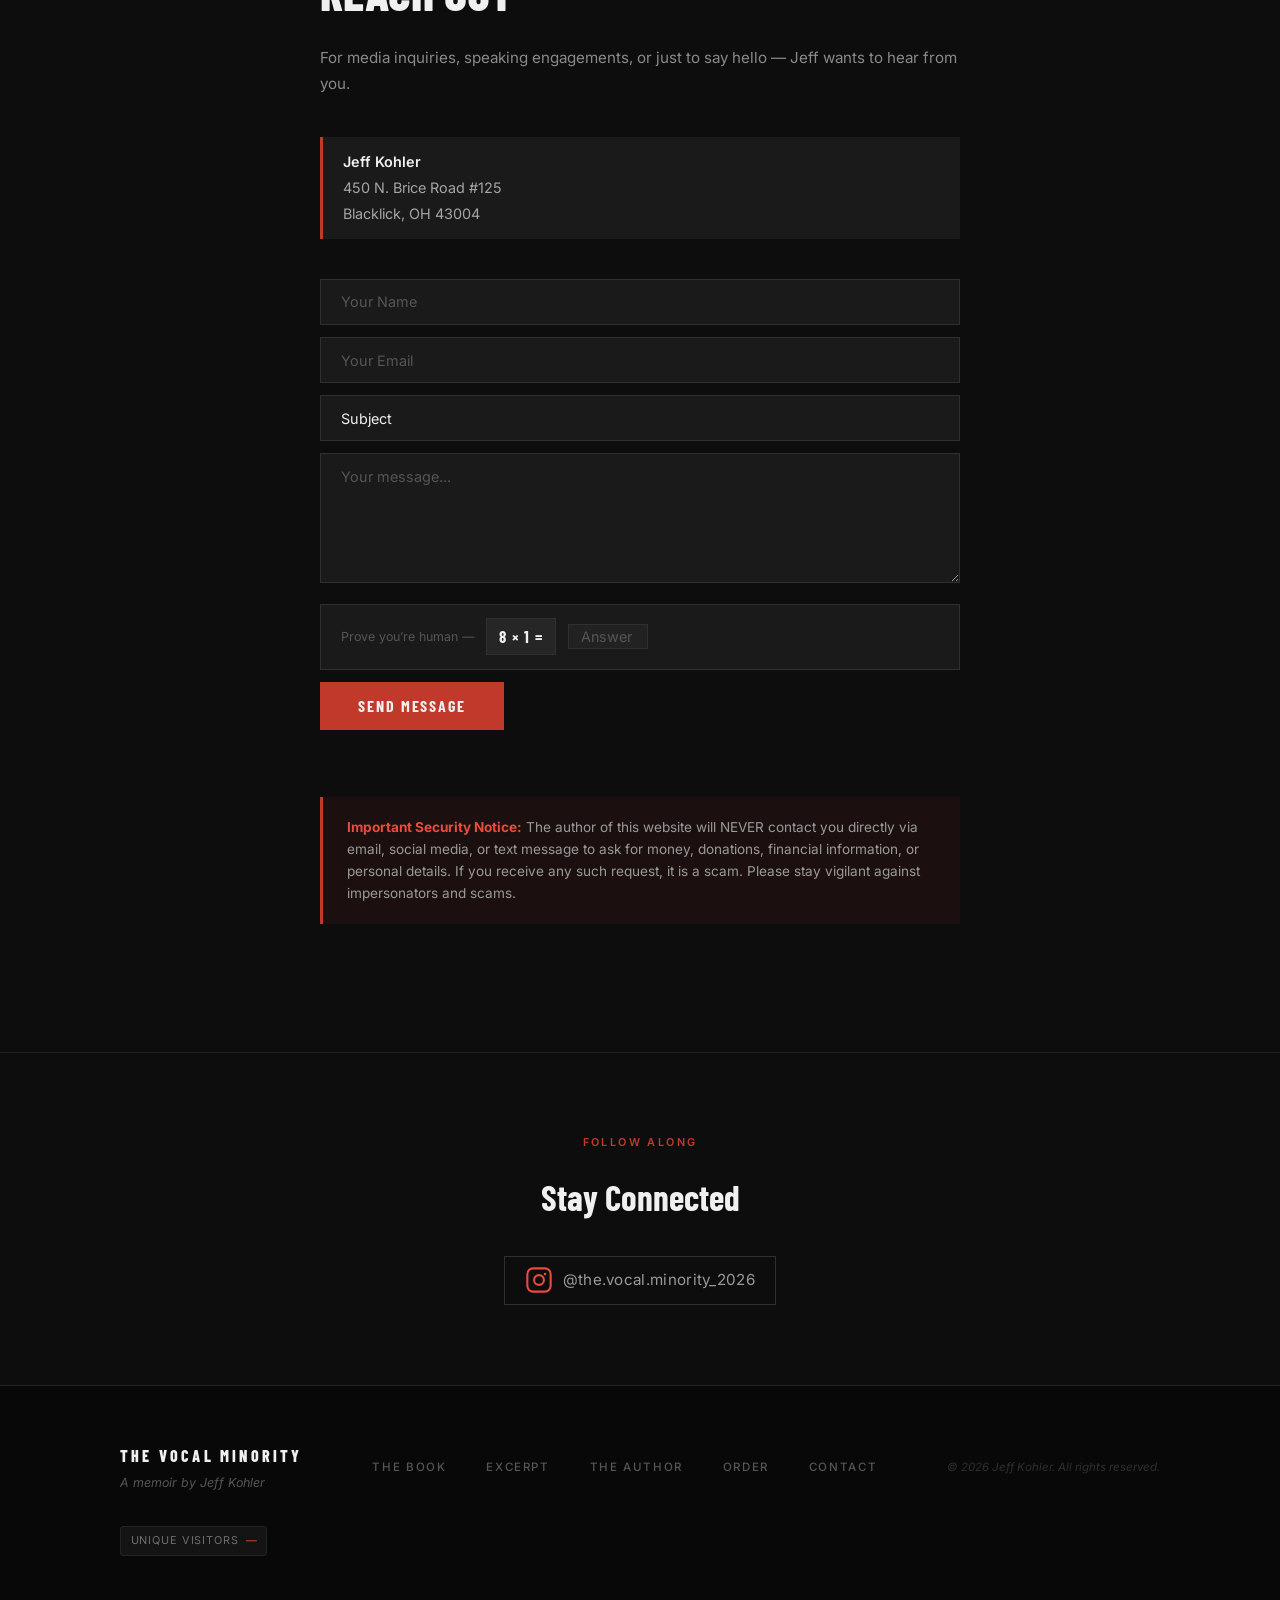
==== commit 692d2e88: "instagram" ====
--- a/index.html
+++ b/index.html
@@ -159,6 +159,11 @@
   text-transform: uppercase;
   color: var(--white);
 }
+.nav-right {
+  display: flex;
+  align-items: center;
+  gap: 1.75rem;
+}
 .nav-links {
   list-style: none;
   display: flex;
@@ -174,6 +179,13 @@
   transition: color 0.18s;
 }
 .nav-links a:hover { color: var(--white); }
+.nav-social {
+  display: inline-flex;
+  align-items: center;
+  color: var(--white-dim);
+  transition: color 0.18s;
+}
+.nav-social:hover { color: var(--red-bright); }
 .nav-toggle {
   display: none;
   background: none;
@@ -884,6 +896,47 @@
   color: #5cb85c;
 }
 .contact-success.show { display: block; }
+.security-notice {
+  margin-top: 2.5rem;
+  padding: 1.25rem 1.5rem;
+  background: rgba(192, 57, 43, 0.08);
+  border-left: 3px solid var(--red);
+}
+.security-notice p {
+  color: var(--white-dim);
+  font-size: 0.85rem;
+  line-height: 1.6;
+}
+.security-notice strong { color: var(--red-bright); }
+
+/* ══════════════════════════════════════════
+   SOCIAL
+══════════════════════════════════════════ */
+#social {
+  padding: 5rem 2rem;
+  background: var(--dark);
+  text-align: center;
+  border-top: 1px solid var(--border);
+}
+.social-inner h2 {
+  font-family: var(--display);
+  font-size: clamp(1.6rem, 3vw, 2.2rem);
+  color: var(--white);
+  margin-bottom: 1.75rem;
+}
+.social-link {
+  display: inline-flex;
+  align-items: center;
+  gap: 0.6rem;
+  color: var(--white-dim);
+  font-size: 0.95rem;
+  letter-spacing: 0.02em;
+  padding: 0.6rem 1.25rem;
+  border: 1px solid var(--border-mid);
+  transition: border-color 0.18s, color 0.18s;
+}
+.social-link:hover { border-color: var(--red); color: var(--white); }
+.social-link svg { color: var(--red-bright); flex-shrink: 0; }
 
 /* ══════════════════════════════════════════
    FOOTER
@@ -991,7 +1044,7 @@
 }
 
 @media (max-width: 540px) {
-  #about-book, #about-author, #praise, #excerpt, #order, #contact { padding: 5rem 1.5rem; }
+  #about-book, #about-author, #praise, #excerpt, #order, #contact, #social { padding: 5rem 1.5rem; }
   .meta-strip-inner { grid-template-columns: 1fr 1fr; padding: 0 1.5rem; }
   .pull-quote { padding: 5rem 1.5rem; }
   .excerpt-block { padding: 2rem 1.5rem; }
@@ -1010,14 +1063,23 @@
   <nav id="navbar">
     <div class="nav-inner">
       <span class="nav-logo">The Vocal Minority</span>
-      <ul class="nav-links">
-        <li><a href="#about-book">The Book</a></li>
-        <li><a href="#excerpt">Excerpt</a></li>
-        <li><a href="#about-author">The Author</a></li>
-        <li><a href="https://store.bookbaby.com/book/the-vocal-minority" target="_blank" rel="noopener noreferrer">Order</a></li>
-        <li><a href="#contact">Contact</a></li>
-      </ul>
-      <button class="nav-toggle" aria-label="Open menu">&#9776;</button>
+      <div class="nav-right">
+        <ul class="nav-links">
+          <li><a href="#about-book">The Book</a></li>
+          <li><a href="#excerpt">Excerpt</a></li>
+          <li><a href="#about-author">The Author</a></li>
+          <li><a href="https://store.bookbaby.com/book/the-vocal-minority" target="_blank" rel="noopener noreferrer">Order</a></li>
+          <li><a href="#contact">Contact</a></li>
+        </ul>
+        <a href="https://www.instagram.com/the.vocal.minority_2026/" target="_blank" rel="noopener" class="nav-social" aria-label="Follow on Instagram">
+          <svg viewBox="0 0 24 24" width="20" height="20" fill="none" stroke="currentColor" stroke-width="1.8" aria-hidden="true">
+            <rect x="2" y="2" width="20" height="20" rx="5"/>
+            <circle cx="12" cy="12" r="4.2"/>
+            <circle cx="17.2" cy="6.8" r="1.1" fill="currentColor" stroke="none"/>
+          </svg>
+        </a>
+        <button class="nav-toggle" aria-label="Open menu">&#9776;</button>
+      </div>
     </div>
   </nav>
 
@@ -1263,6 +1325,22 @@
     </div>
   </section>
 
+  <!-- SOCIAL -->
+  <section id="social">
+    <div class="social-inner reveal">
+      <span class="label">Follow Along</span>
+      <h2>Stay Connected</h2>
+      <a href="https://www.instagram.com/the.vocal.minority_2026/" target="_blank" rel="noopener" class="social-link">
+        <svg viewBox="0 0 24 24" width="28" height="28" fill="none" stroke="currentColor" stroke-width="1.8" aria-hidden="true">
+          <rect x="2" y="2" width="20" height="20" rx="5"/>
+          <circle cx="12" cy="12" r="4.2"/>
+          <circle cx="17.2" cy="6.8" r="1.1" fill="currentColor" stroke="none"/>
+        </svg>
+        <span>@the.vocal.minority_2026</span>
+      </a>
+    </div>
+  </section>
+
   <!-- FOOTER -->
   <footer id="footer">
     <div class="footer-inner">
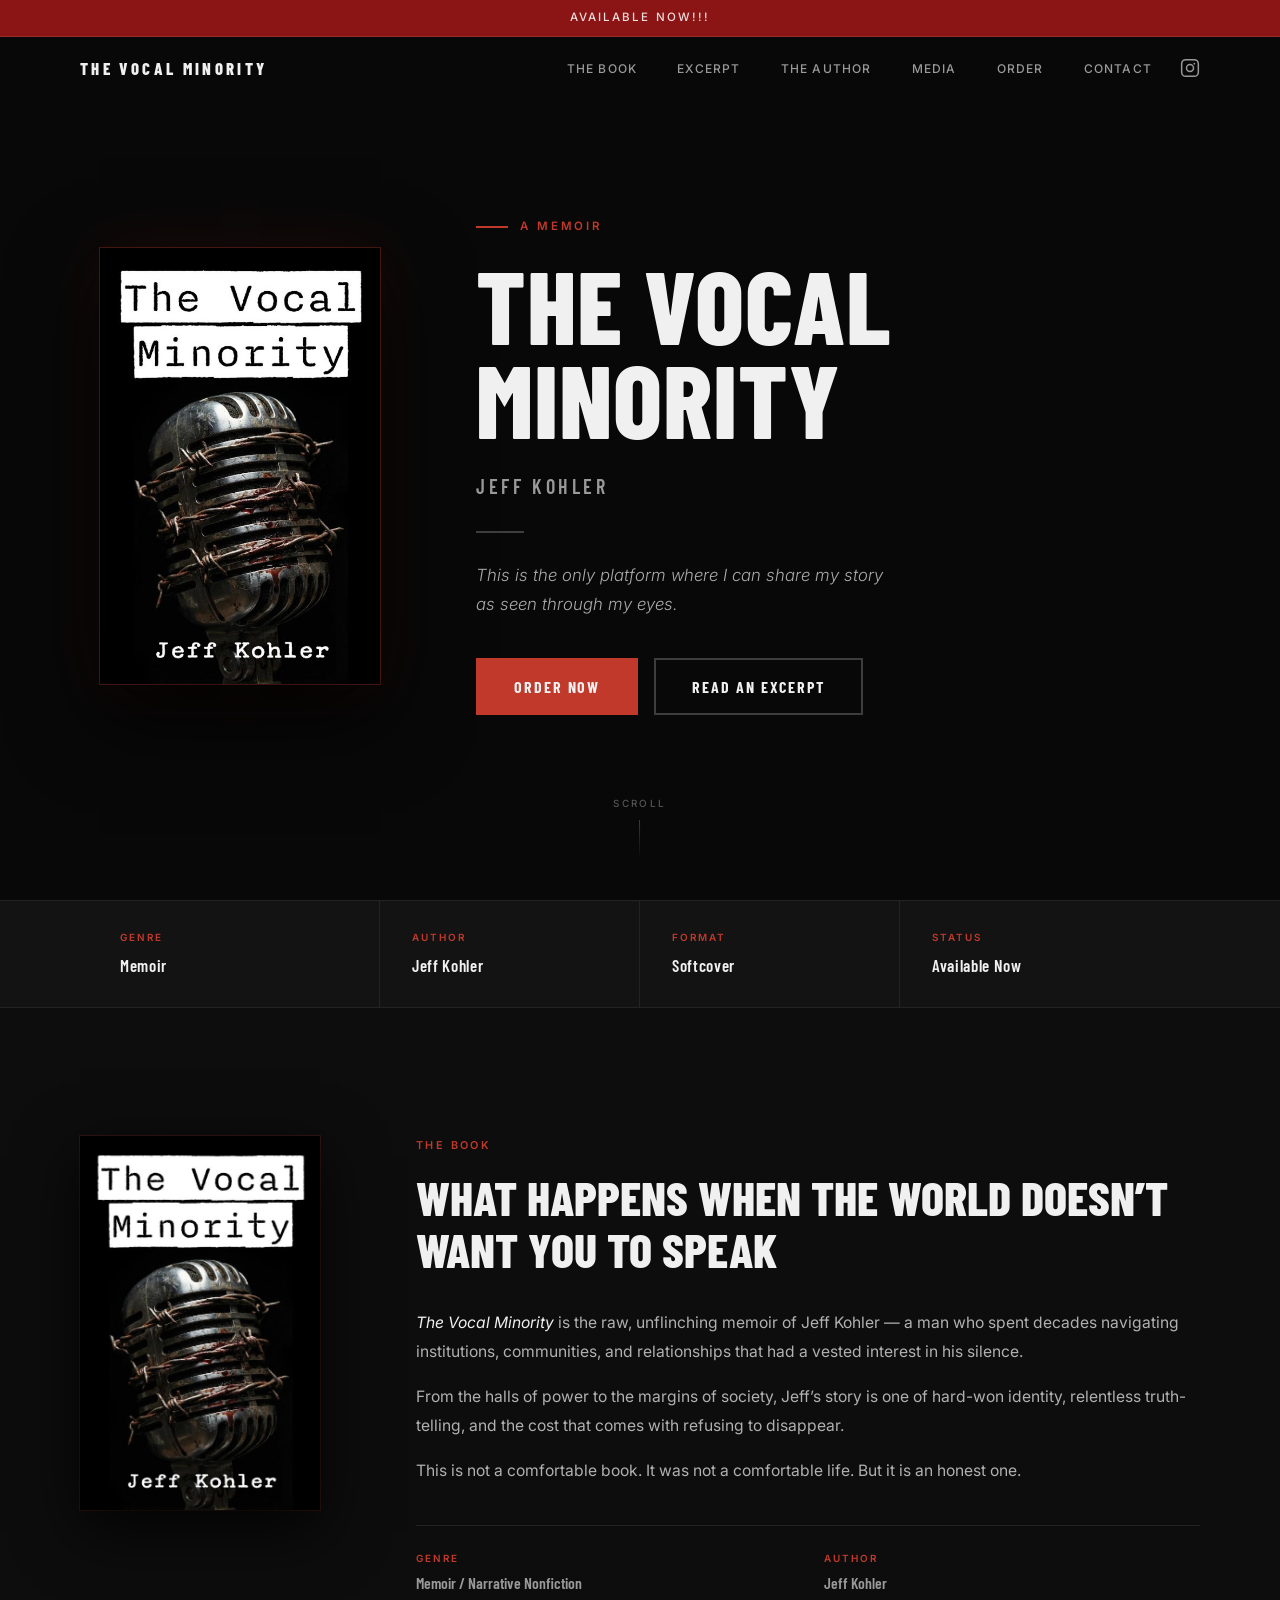
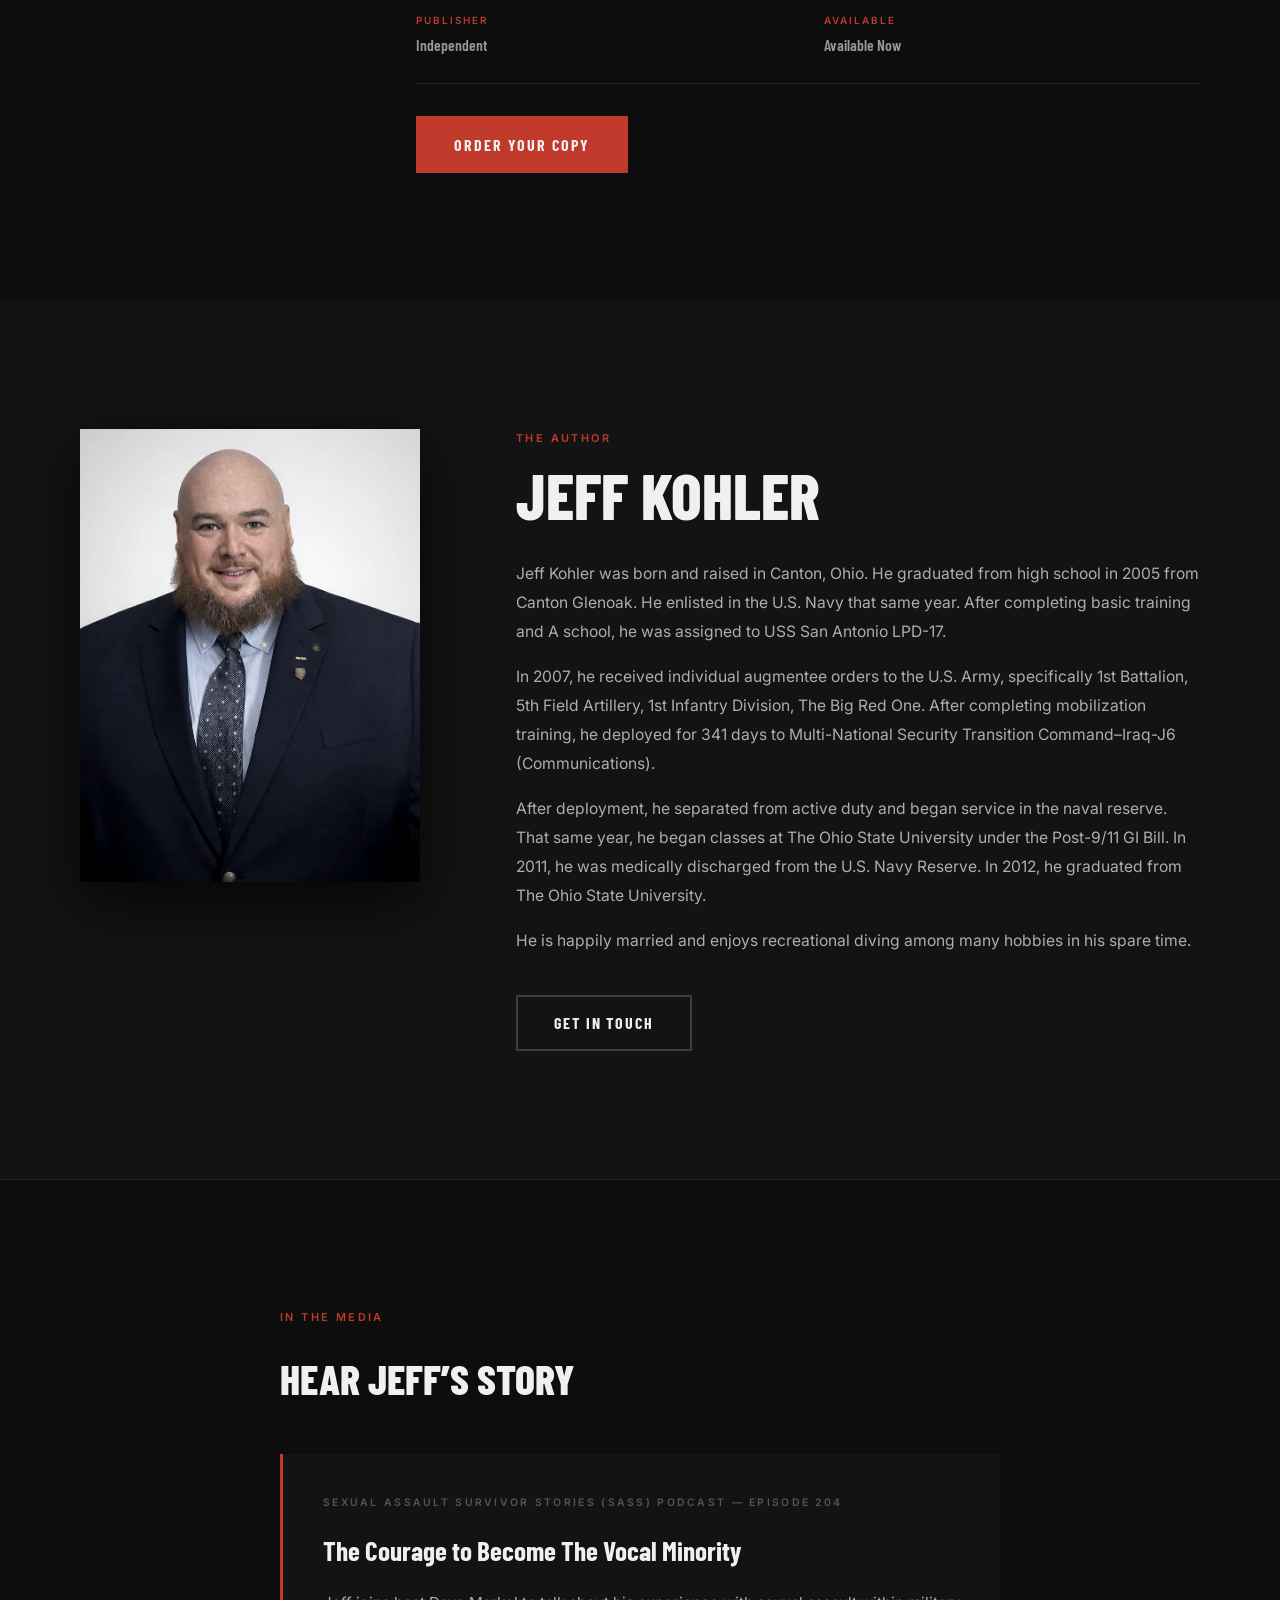
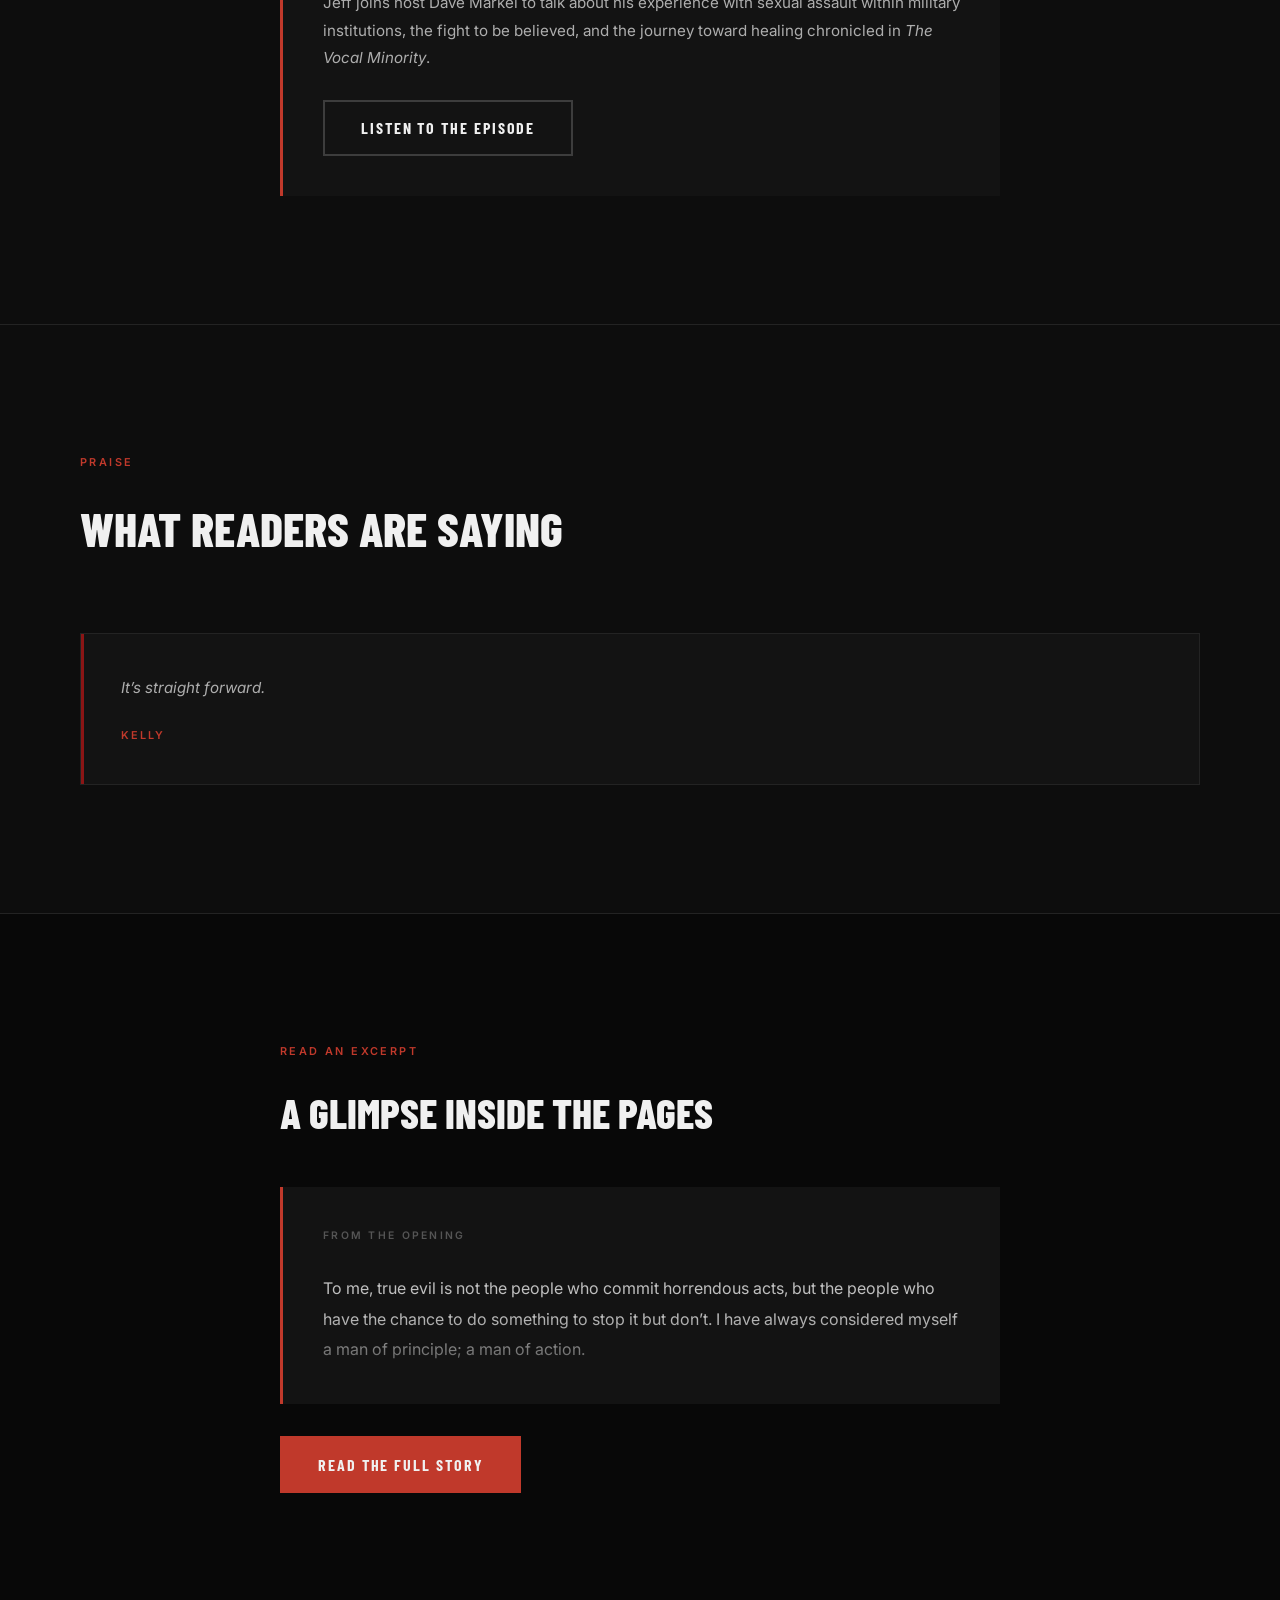
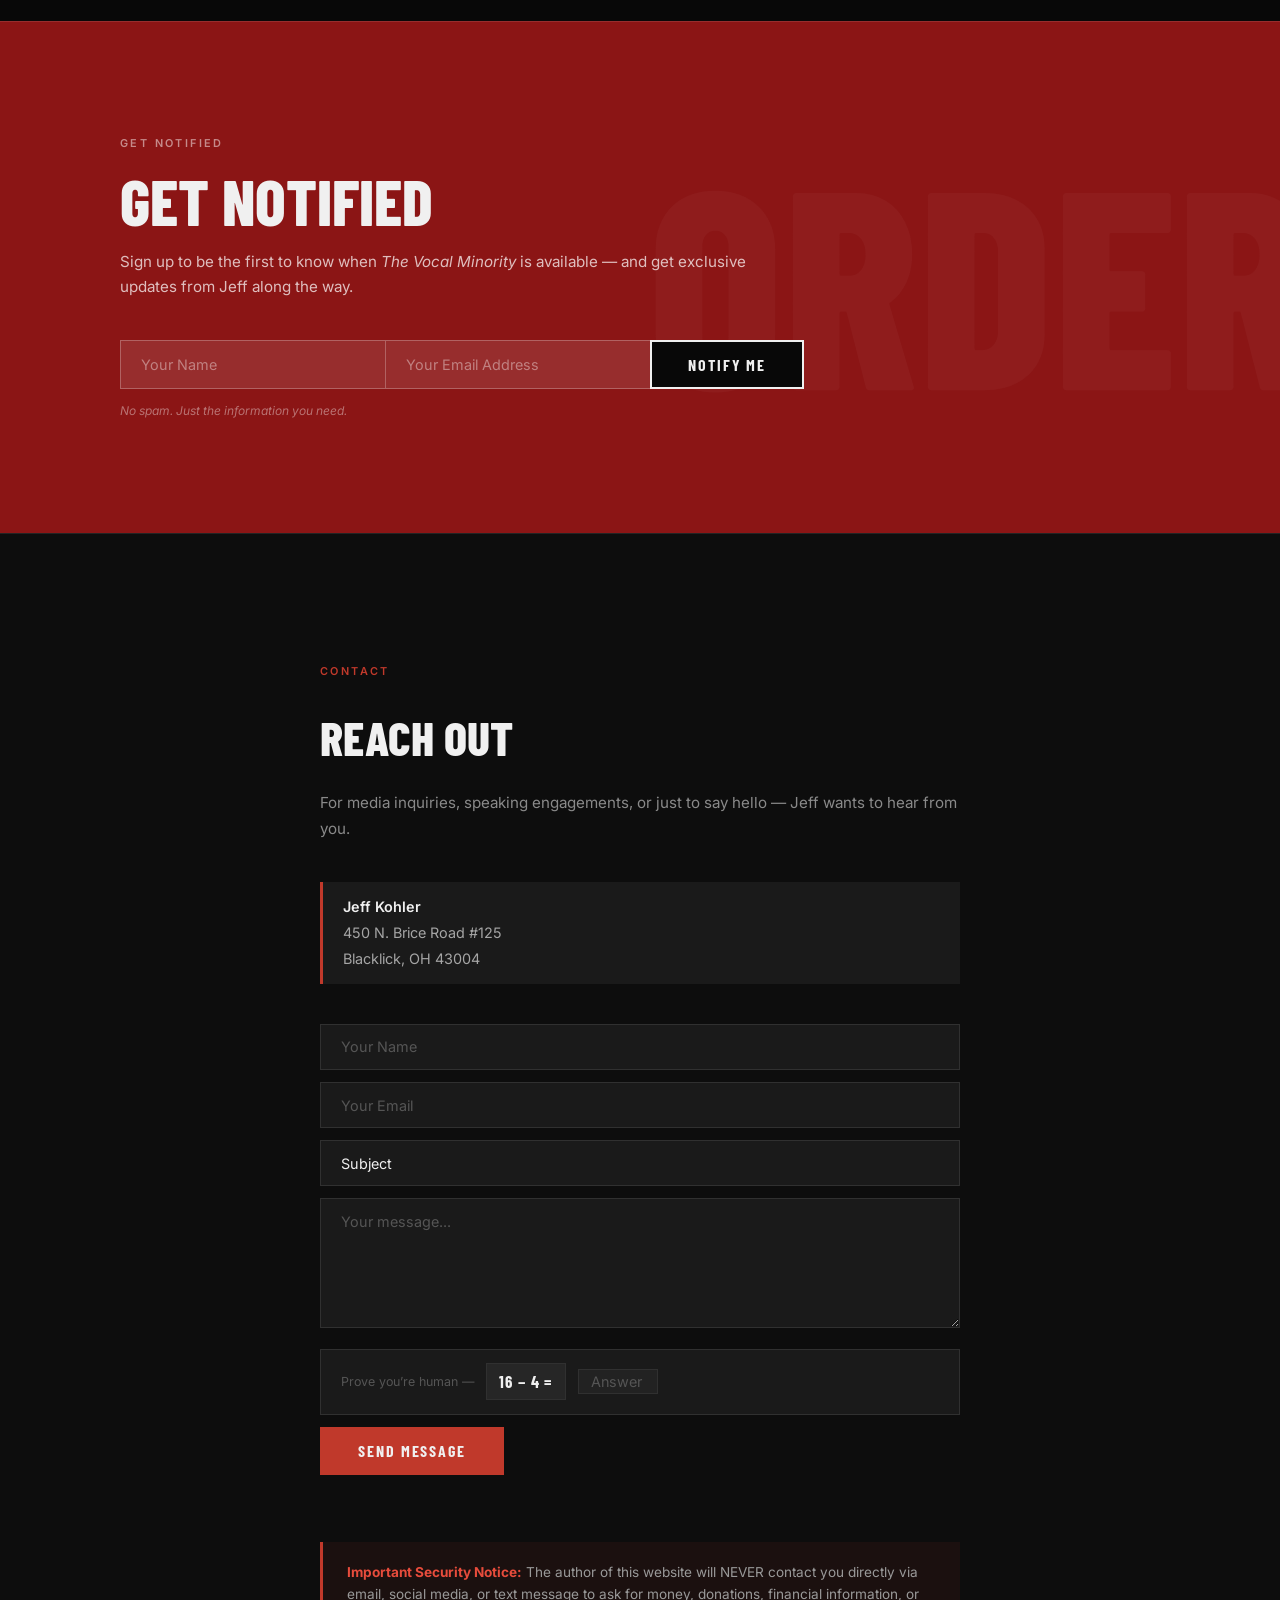
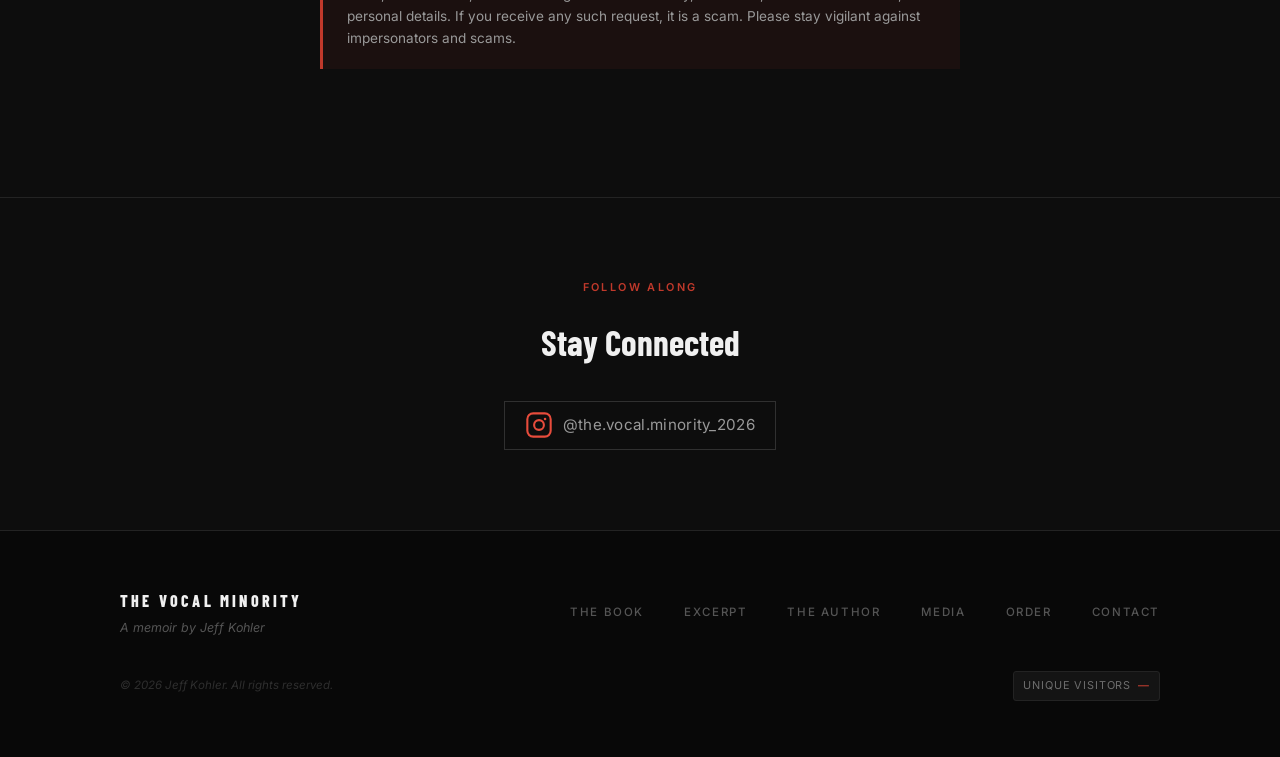
==== commit d1f42520: "podcast" ====
--- a/index.html
+++ b/index.html
@@ -694,6 +694,54 @@
 .excerpt-cta { margin-top: 2rem; }
 
 /* ══════════════════════════════════════════
+   MEDIA
+══════════════════════════════════════════ */
+#media {
+  padding: 8rem 2.5rem;
+  background: var(--dark);
+  border-top: 1px solid var(--border);
+}
+.media-inner {
+  max-width: 720px;
+  margin: 0 auto;
+}
+.media-inner h2 {
+  font-family: var(--display);
+  font-size: clamp(1.8rem, 3.5vw, 2.6rem);
+  font-weight: 800;
+  text-transform: uppercase;
+  color: var(--white);
+  margin-bottom: 2.5rem;
+}
+.media-card {
+  border-left: 3px solid var(--red);
+  padding: 2.5rem;
+  background: var(--dark-2);
+}
+.media-card-label {
+  font-size: 0.65rem;
+  font-weight: 600;
+  letter-spacing: 0.22em;
+  text-transform: uppercase;
+  color: var(--white-dimmer);
+  margin-bottom: 1rem;
+  display: block;
+}
+.media-card-title {
+  font-family: var(--display);
+  font-size: clamp(1.3rem, 2.5vw, 1.7rem);
+  font-weight: 700;
+  color: var(--white);
+  margin-bottom: 1rem;
+}
+.media-card-desc {
+  font-size: 0.95rem;
+  line-height: 1.8;
+  color: rgba(240,240,240,0.7);
+  margin-bottom: 1.75rem;
+}
+
+/* ══════════════════════════════════════════
    ORDER / CTA
 ══════════════════════════════════════════ */
 #order {
@@ -1044,7 +1092,7 @@
 }
 
 @media (max-width: 540px) {
-  #about-book, #about-author, #praise, #excerpt, #order, #contact, #social { padding: 5rem 1.5rem; }
+  #about-book, #about-author, #praise, #excerpt, #media, #order, #contact, #social { padding: 5rem 1.5rem; }
   .meta-strip-inner { grid-template-columns: 1fr 1fr; padding: 0 1.5rem; }
   .pull-quote { padding: 5rem 1.5rem; }
   .excerpt-block { padding: 2rem 1.5rem; }
@@ -1068,6 +1116,7 @@
           <li><a href="#about-book">The Book</a></li>
           <li><a href="#excerpt">Excerpt</a></li>
           <li><a href="#about-author">The Author</a></li>
+          <li><a href="#media">Media</a></li>
           <li><a href="https://store.bookbaby.com/book/the-vocal-minority" target="_blank" rel="noopener noreferrer">Order</a></li>
           <li><a href="#contact">Contact</a></li>
         </ul>
@@ -1090,6 +1139,7 @@
       <li><a href="#about-book"   class="mobile-link">The Book</a></li>
       <li><a href="#excerpt"      class="mobile-link">Excerpt</a></li>
       <li><a href="#about-author" class="mobile-link">The Author</a></li>
+      <li><a href="#media"        class="mobile-link">Media</a></li>
       <li><a href="https://store.bookbaby.com/book/the-vocal-minority" class="mobile-link" target="_blank" rel="noopener">Order</a></li>
       <li><a href="#contact"      class="mobile-link">Contact</a></li>
     </ul>
@@ -1220,6 +1270,22 @@
     </div>
   </section>
 
+  <!-- MEDIA -->
+  <section id="media">
+    <div class="media-inner reveal">
+      <span class="label">In The Media</span>
+      <h2>Hear Jeff&rsquo;s Story</h2>
+      <div class="media-card">
+        <span class="media-card-label">Sexual Assault Survivor Stories (SASS) Podcast &mdash; Episode 204</span>
+        <h3 class="media-card-title">The Courage to Become The Vocal Minority</h3>
+        <p class="media-card-desc">
+          Jeff joins host Dave Markel to talk about his experience with sexual assault within military institutions, the fight to be believed, and the journey toward healing chronicled in <em>The Vocal Minority</em>.
+        </p>
+        <a href="https://sexassaultsurvivorstories.libsyn.com/204-jeff-kohler-the-courage-to-become-the-vocal-minority" target="_blank" rel="noopener noreferrer" class="btn btn-outline">Listen to the Episode</a>
+      </div>
+    </div>
+  </section>
+
   <!-- PRAISE -->
   <section id="praise">
     <div class="praise-header reveal">
@@ -1352,6 +1418,7 @@
         <a href="#about-book">The Book</a>
         <a href="#excerpt">Excerpt</a>
         <a href="#about-author">The Author</a>
+        <a href="#media">Media</a>
         <a href="https://store.bookbaby.com/book/the-vocal-minority" target="_blank" rel="noopener">Order</a>
         <a href="#contact">Contact</a>
       </nav>
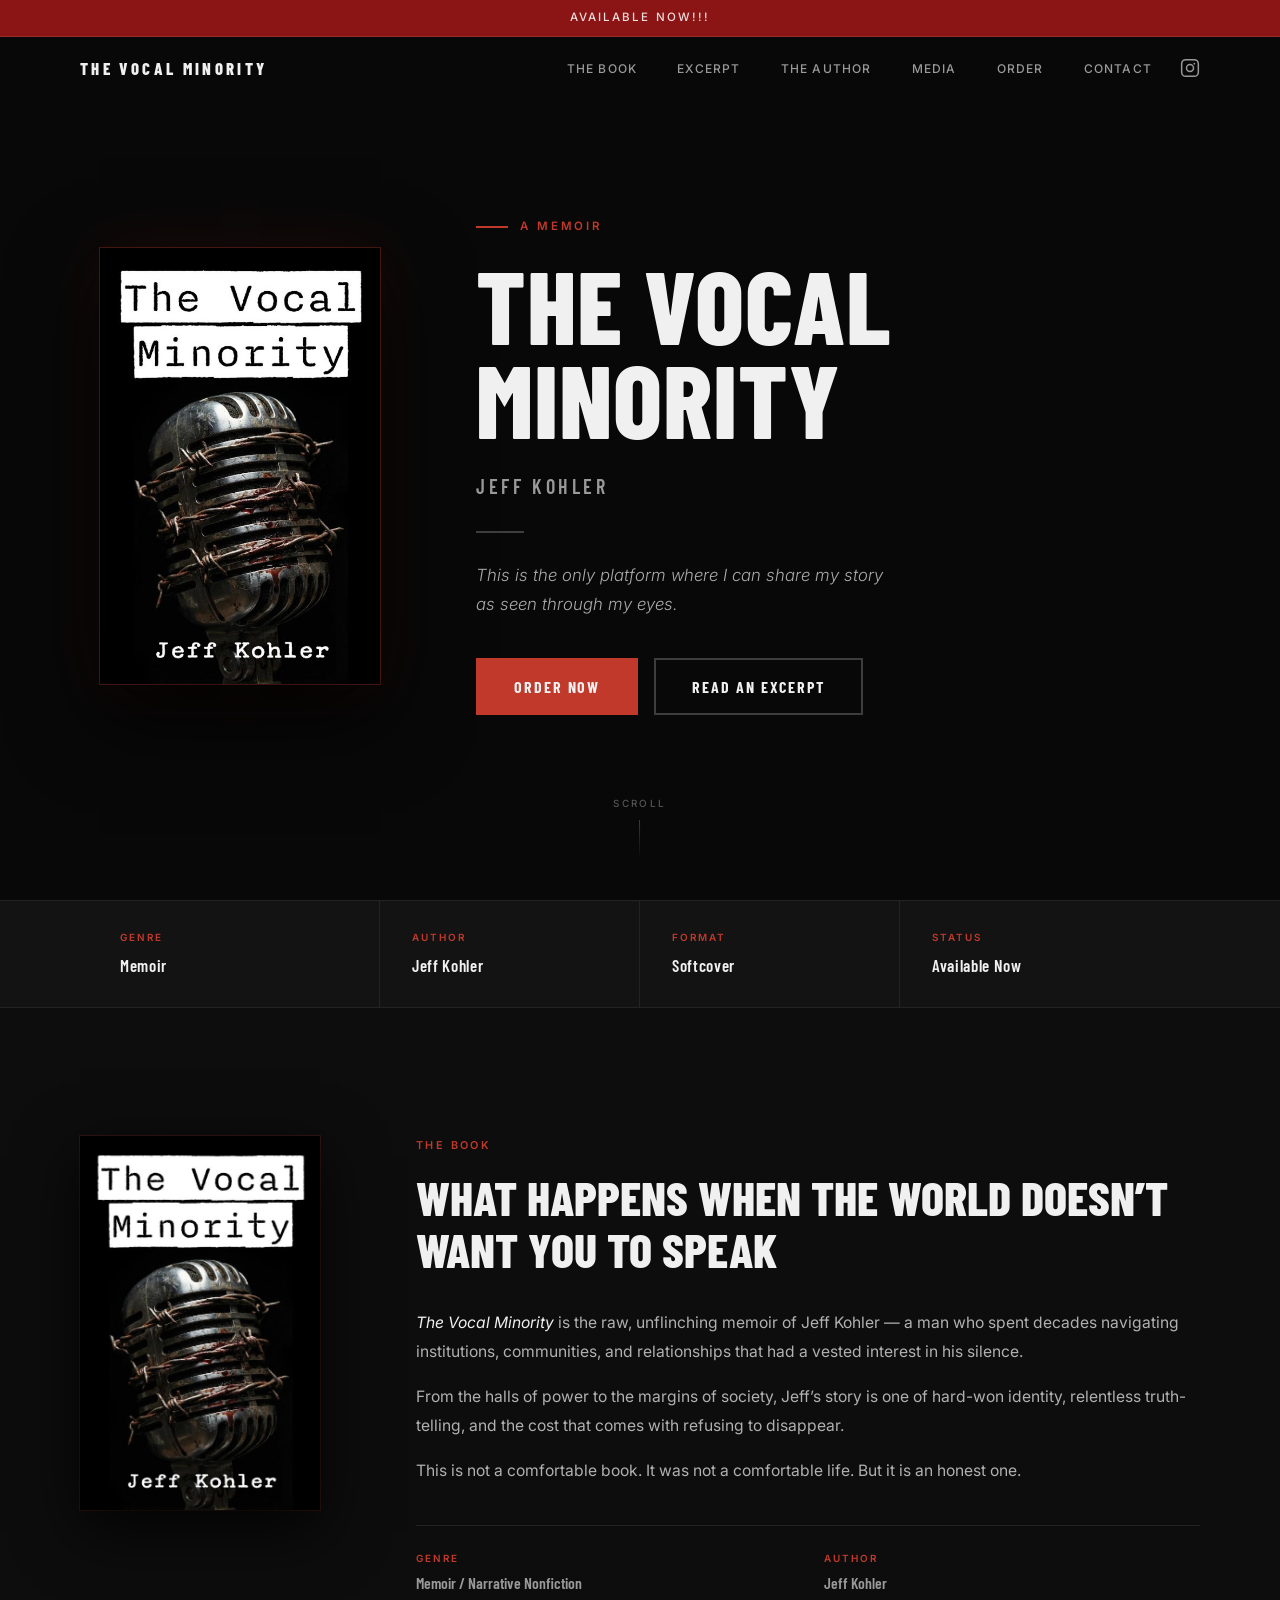
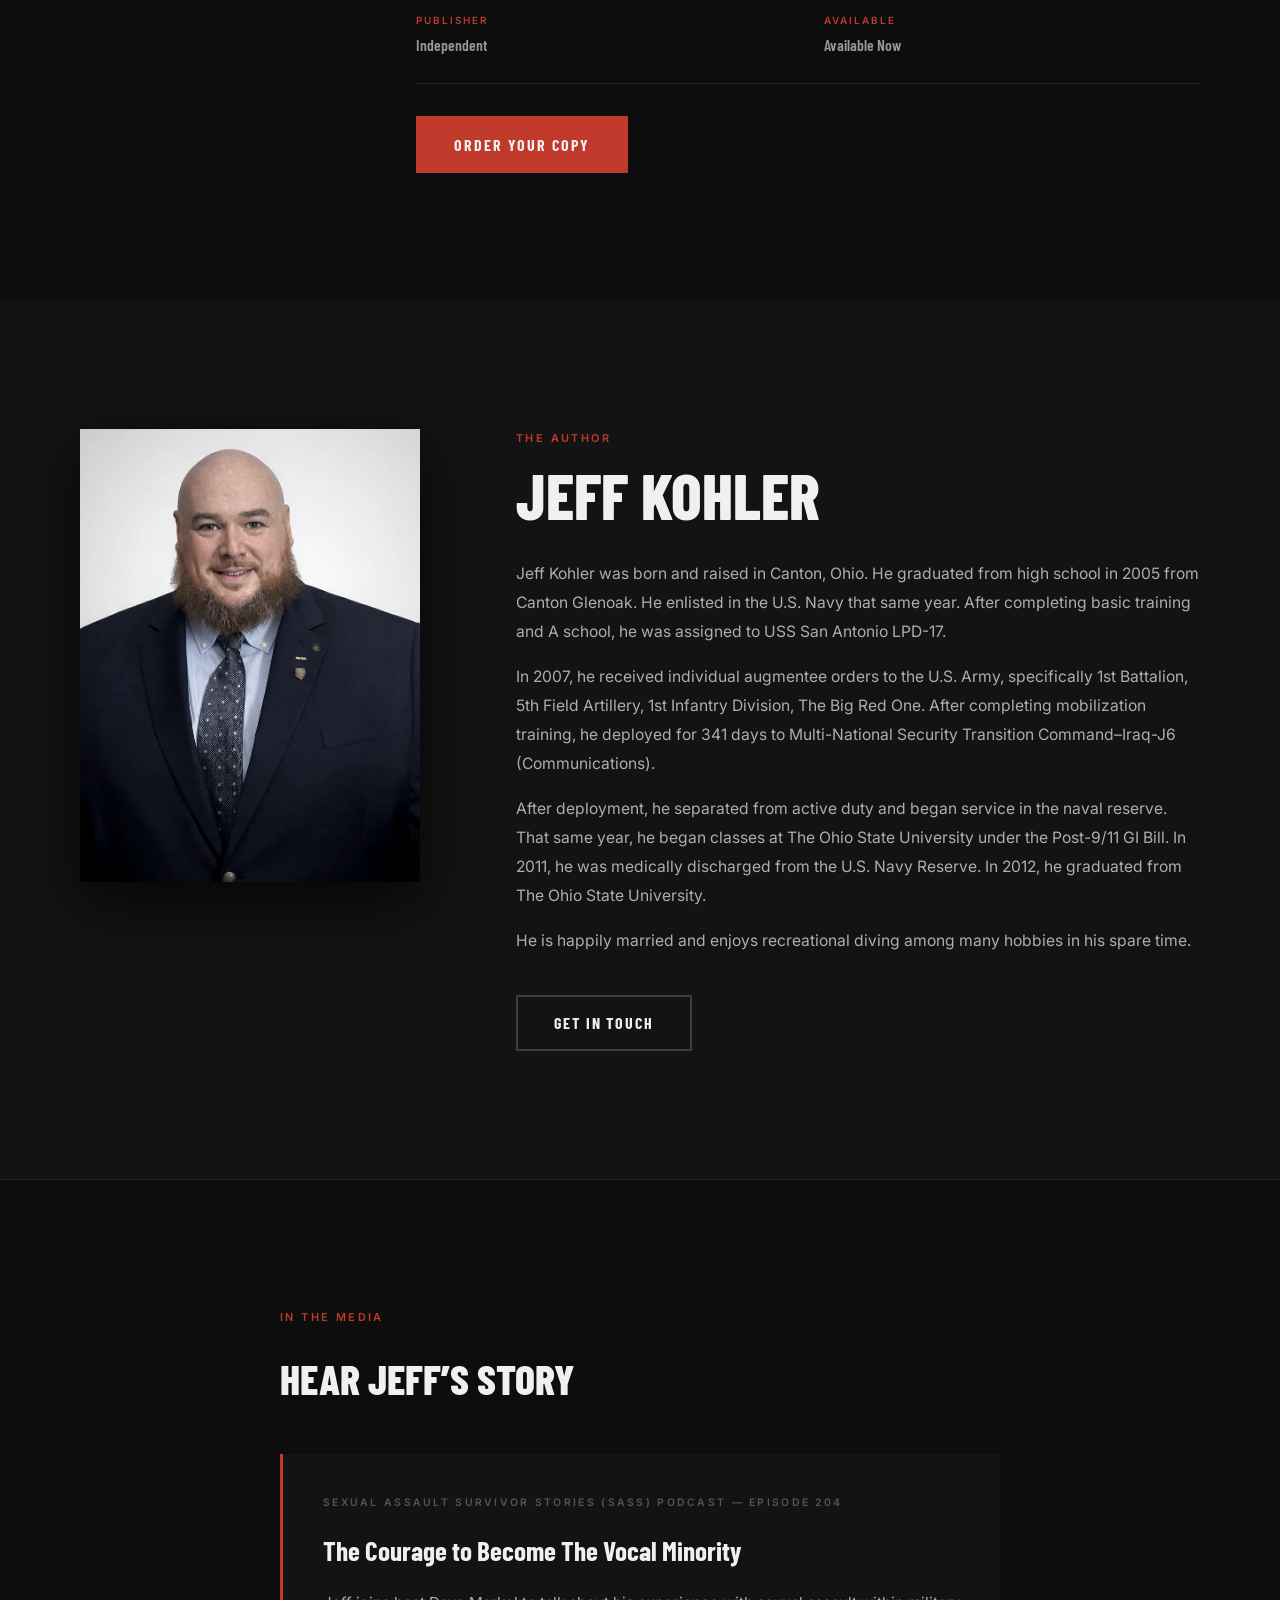
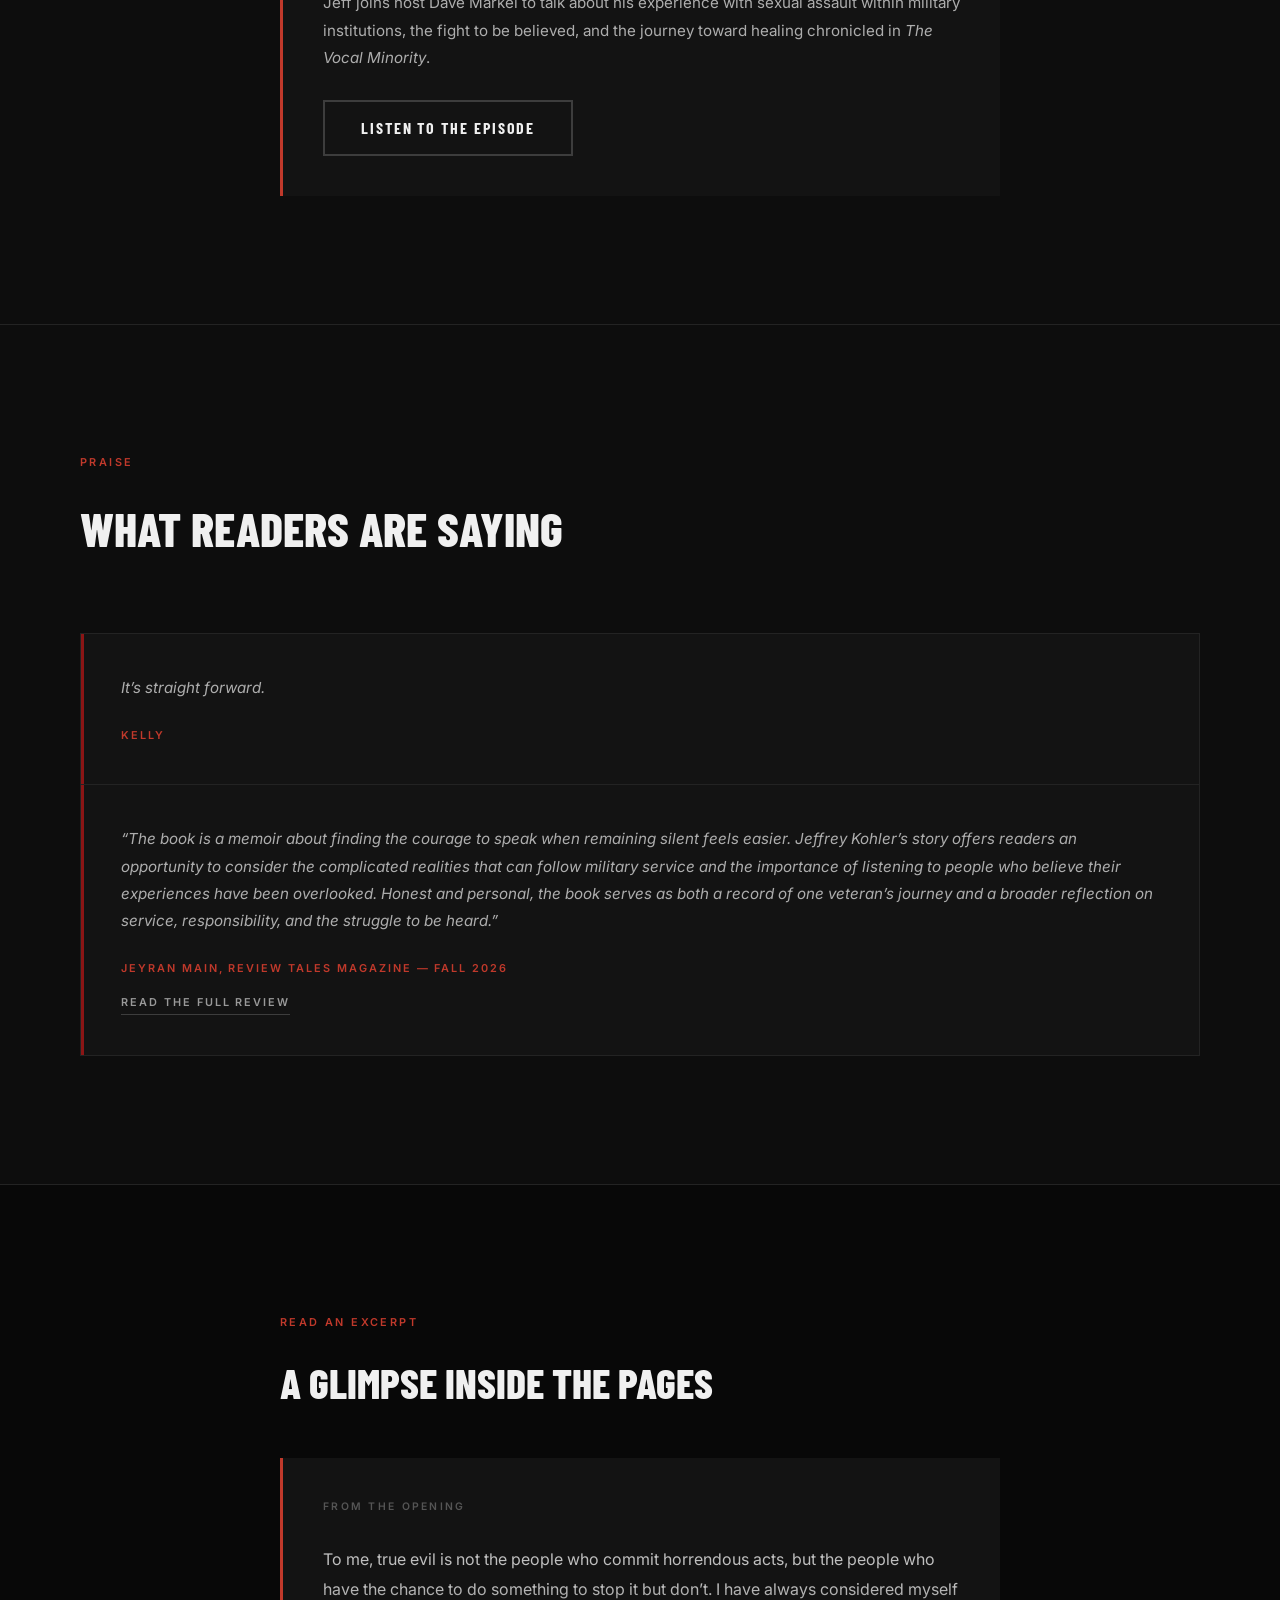
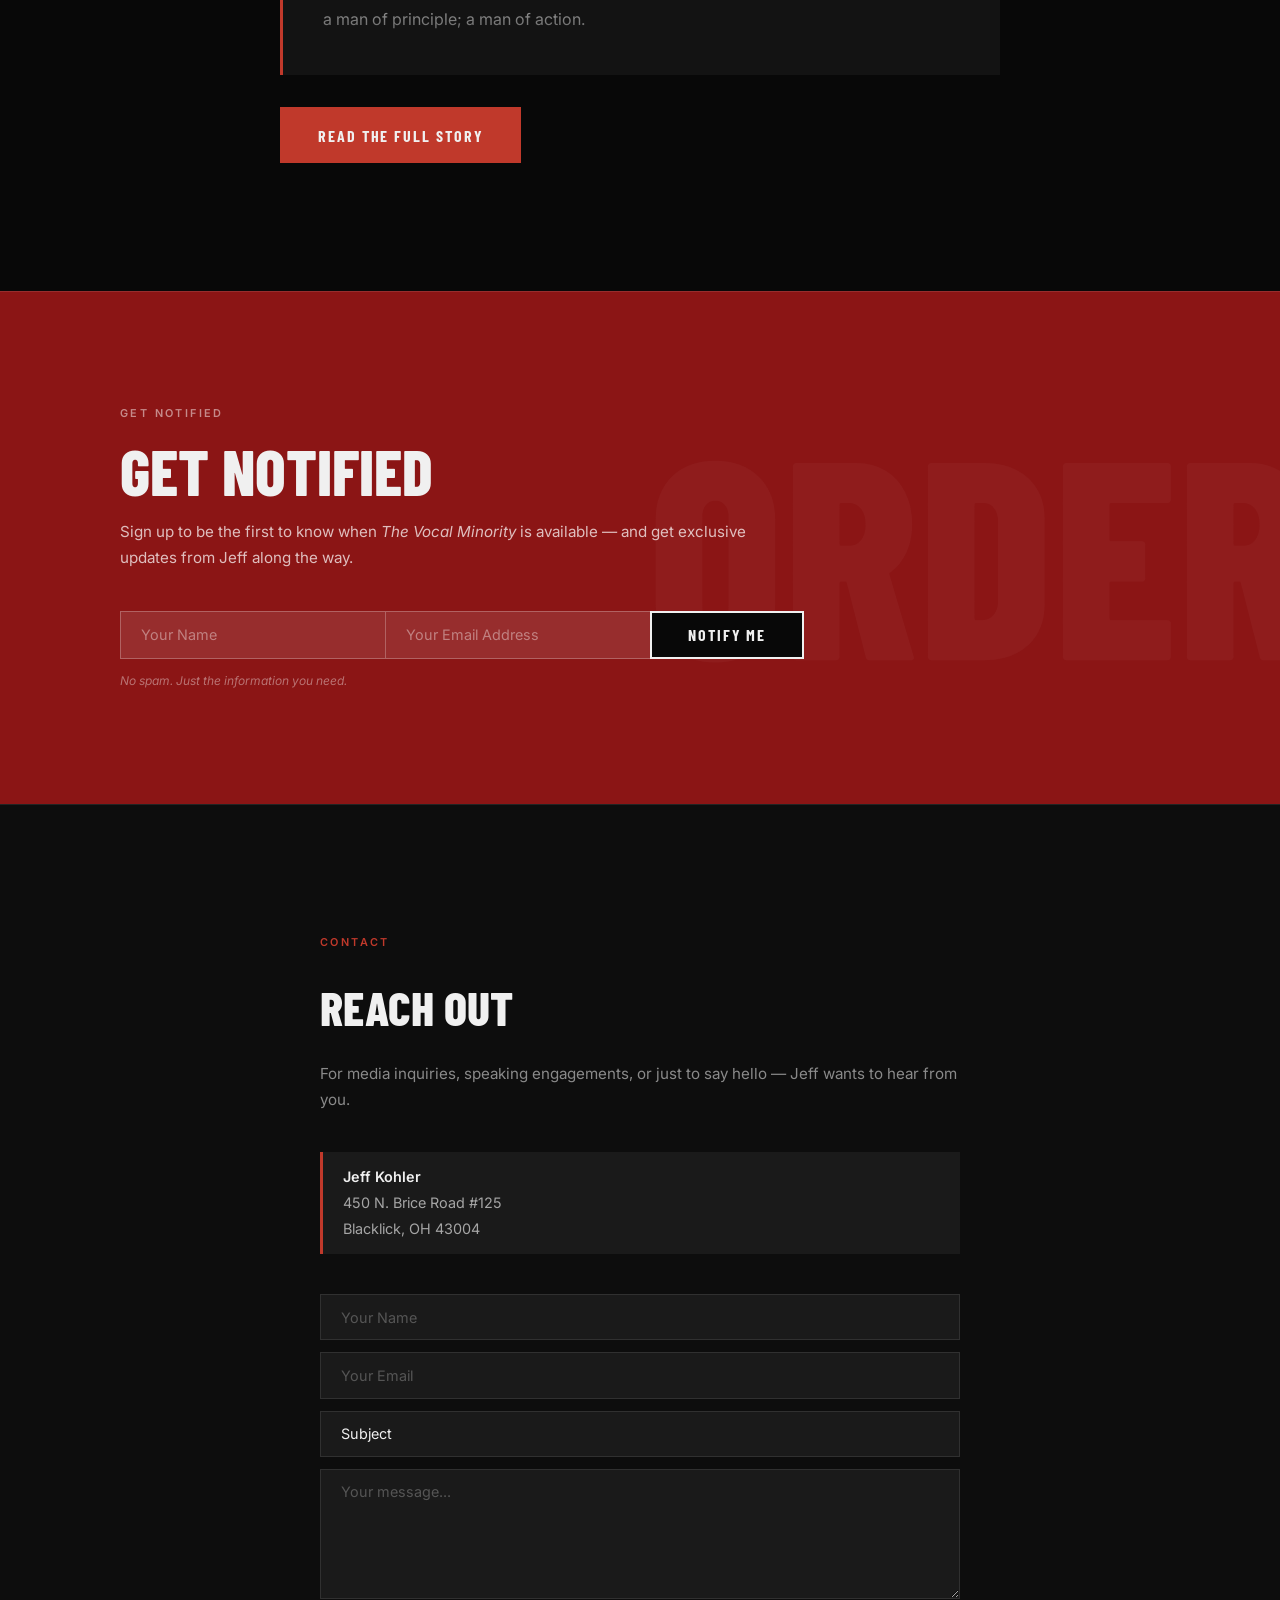
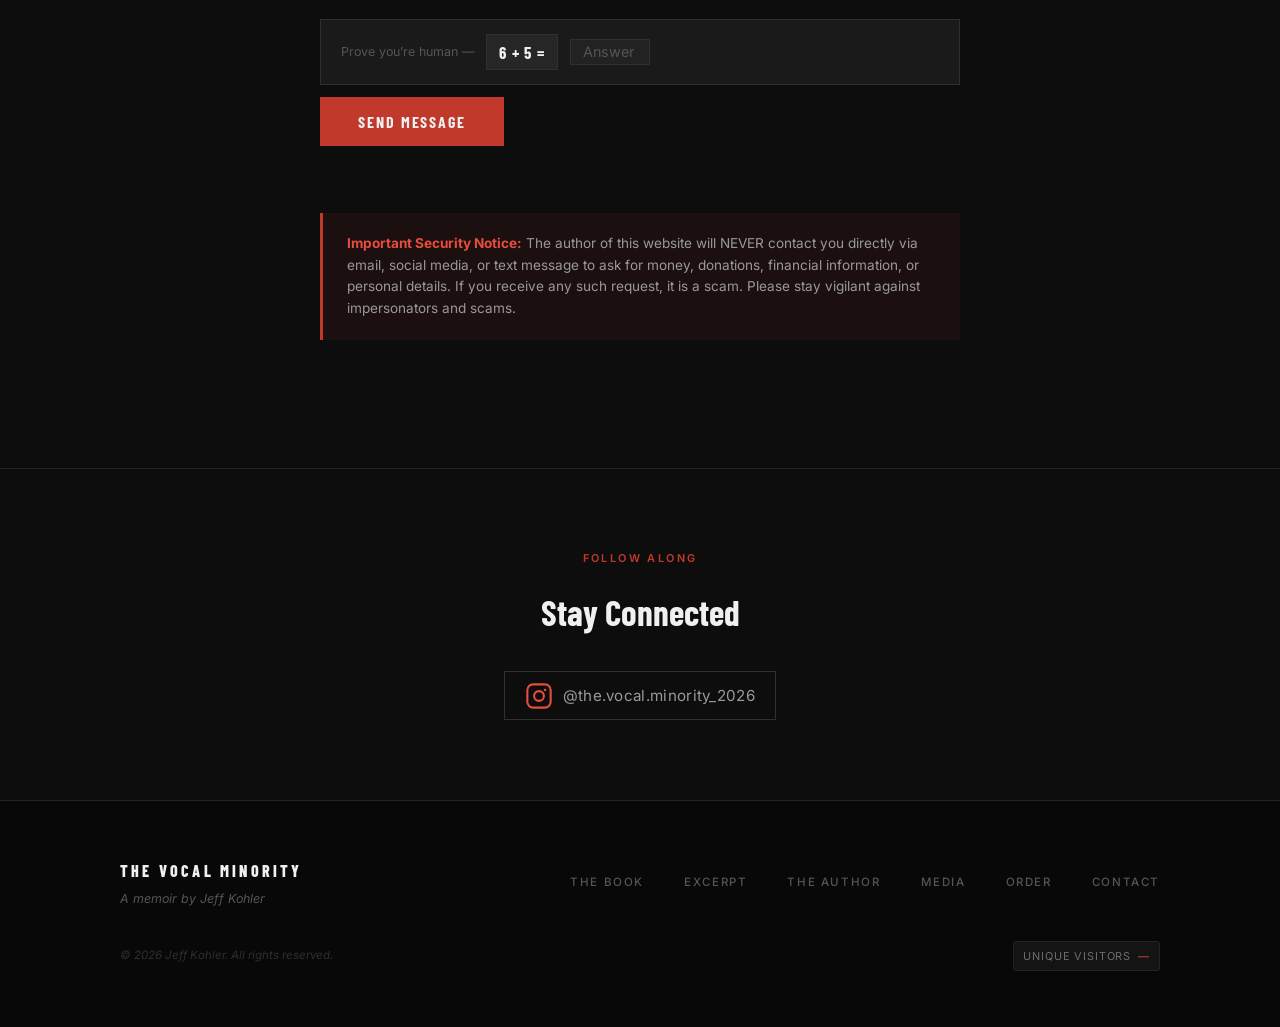
==== commit 3b918f9e: "review" ====
--- a/index.html
+++ b/index.html
@@ -640,6 +640,19 @@
   text-transform: uppercase;
   color: var(--red);
 }
+.praise-link {
+  display: inline-block;
+  font-family: var(--body);
+  font-size: 0.68rem;
+  font-weight: 600;
+  letter-spacing: 0.18em;
+  text-transform: uppercase;
+  color: var(--white-dim);
+  margin-top: 1rem;
+  border-bottom: 1px solid var(--border-light);
+  padding-bottom: 2px;
+}
+.praise-link:hover { color: var(--white); border-color: var(--white); }
 
 /* ══════════════════════════════════════════
    EXCERPT
@@ -1297,6 +1310,11 @@
         <p class="praise-quote">It&rsquo;s straight forward.</p>
         <p class="praise-source">Kelly</p>
       </div>
+      <div class="praise-card reveal">
+        <p class="praise-quote">&ldquo;The book is a memoir about finding the courage to speak when remaining silent feels easier. Jeffrey Kohler&rsquo;s story offers readers an opportunity to consider the complicated realities that can follow military service and the importance of listening to people who believe their experiences have been overlooked. Honest and personal, the book serves as both a record of one veteran&rsquo;s journey and a broader reflection on service, responsibility, and the struggle to be heard.&rdquo;</p>
+        <p class="praise-source">Jeyran Main, Review Tales Magazine &mdash; Fall 2026</p>
+        <a href="https://www.amazon.com/dp/B0HDQBPN99?dplnkId=84f89b8c-5594-4d5f-ab6d-86f4ee09d6c2&nodl=1" target="_blank" rel="noopener noreferrer" class="praise-link">Read the Full Review</a>
+      </div>
     </div>
   </section>
 
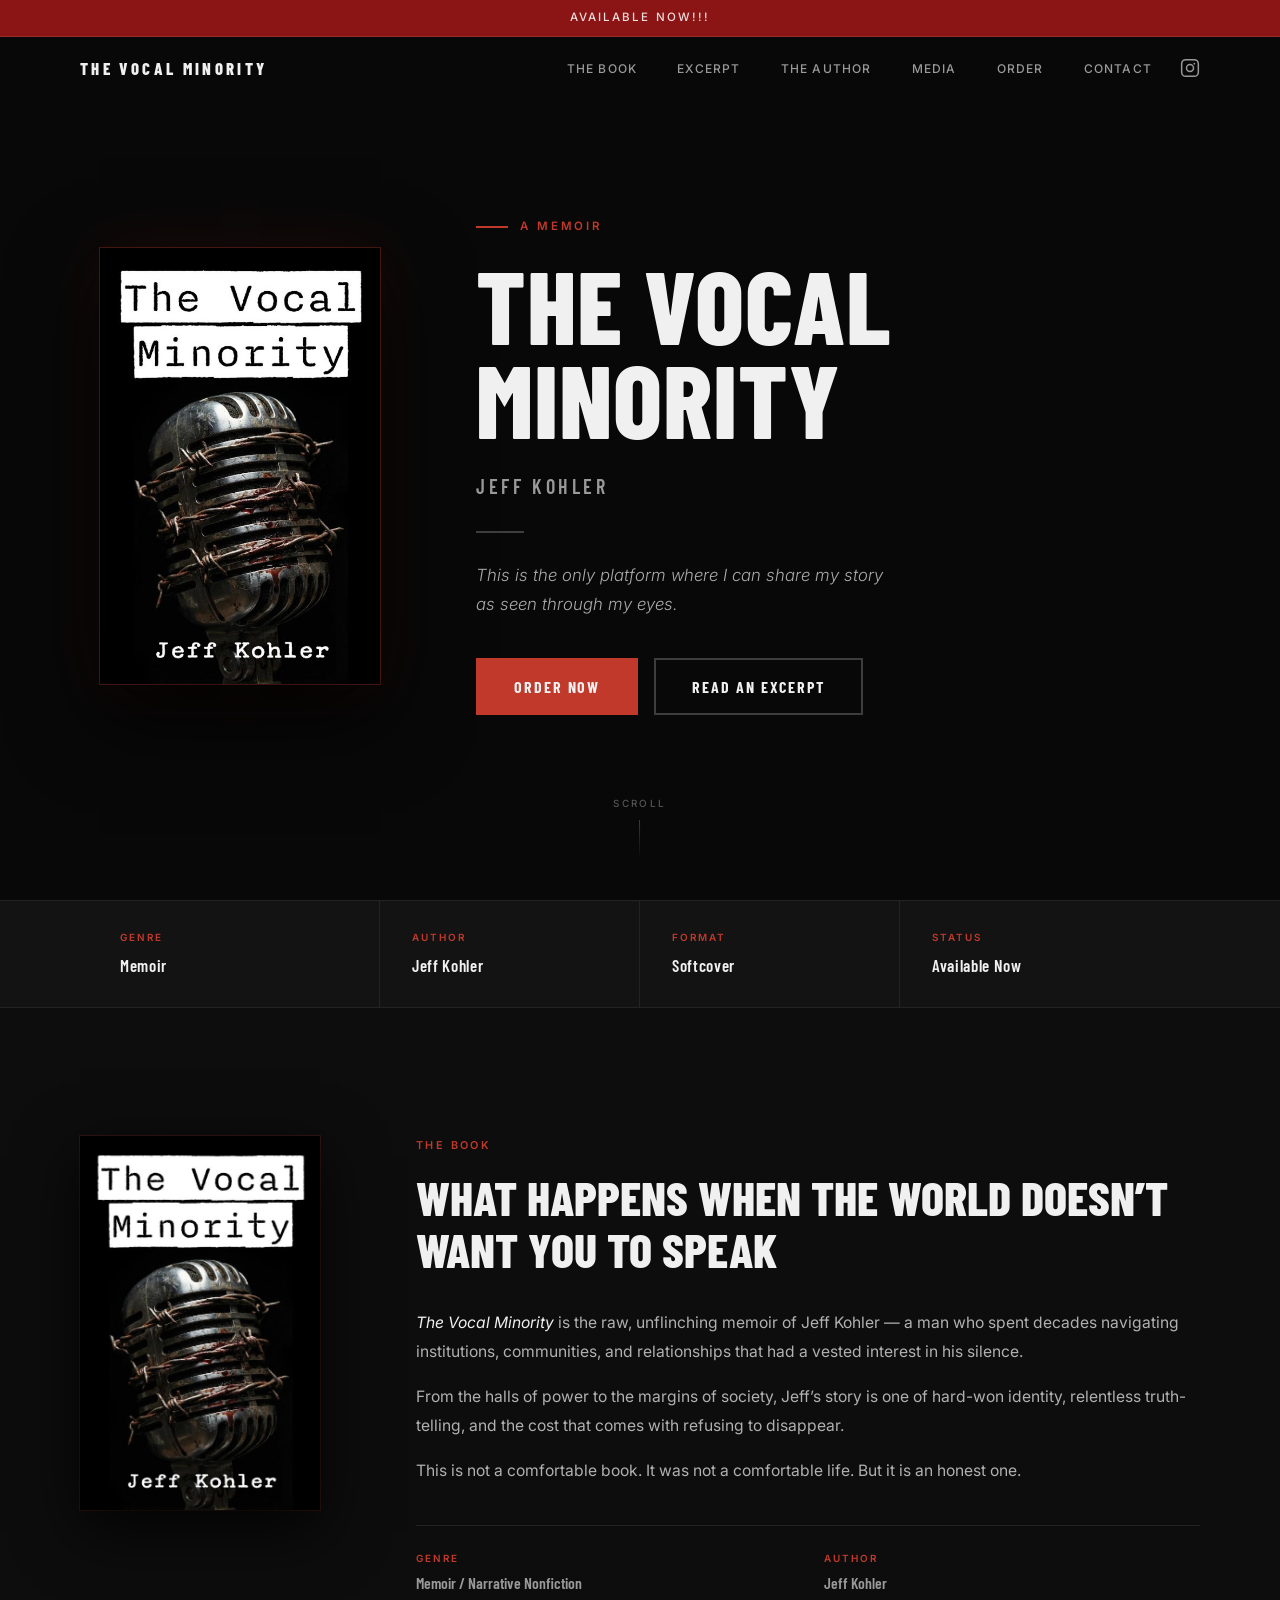
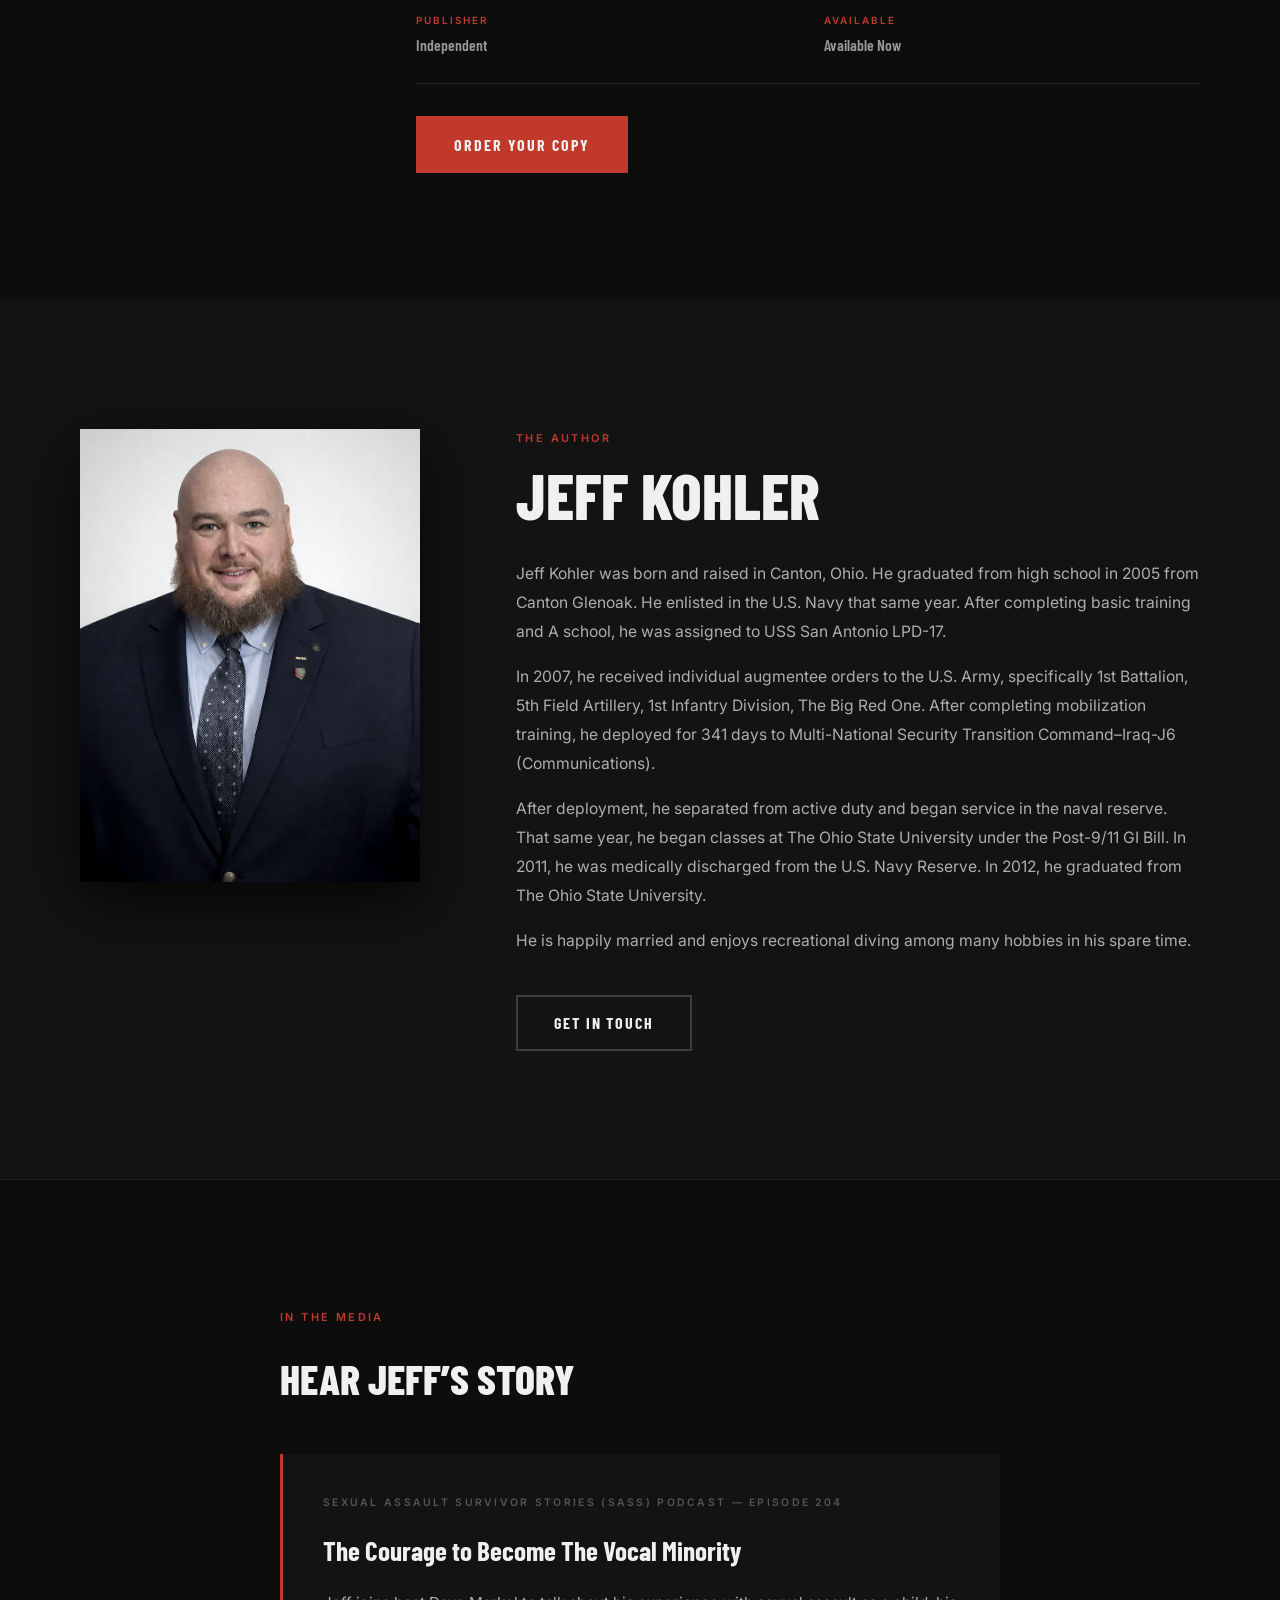
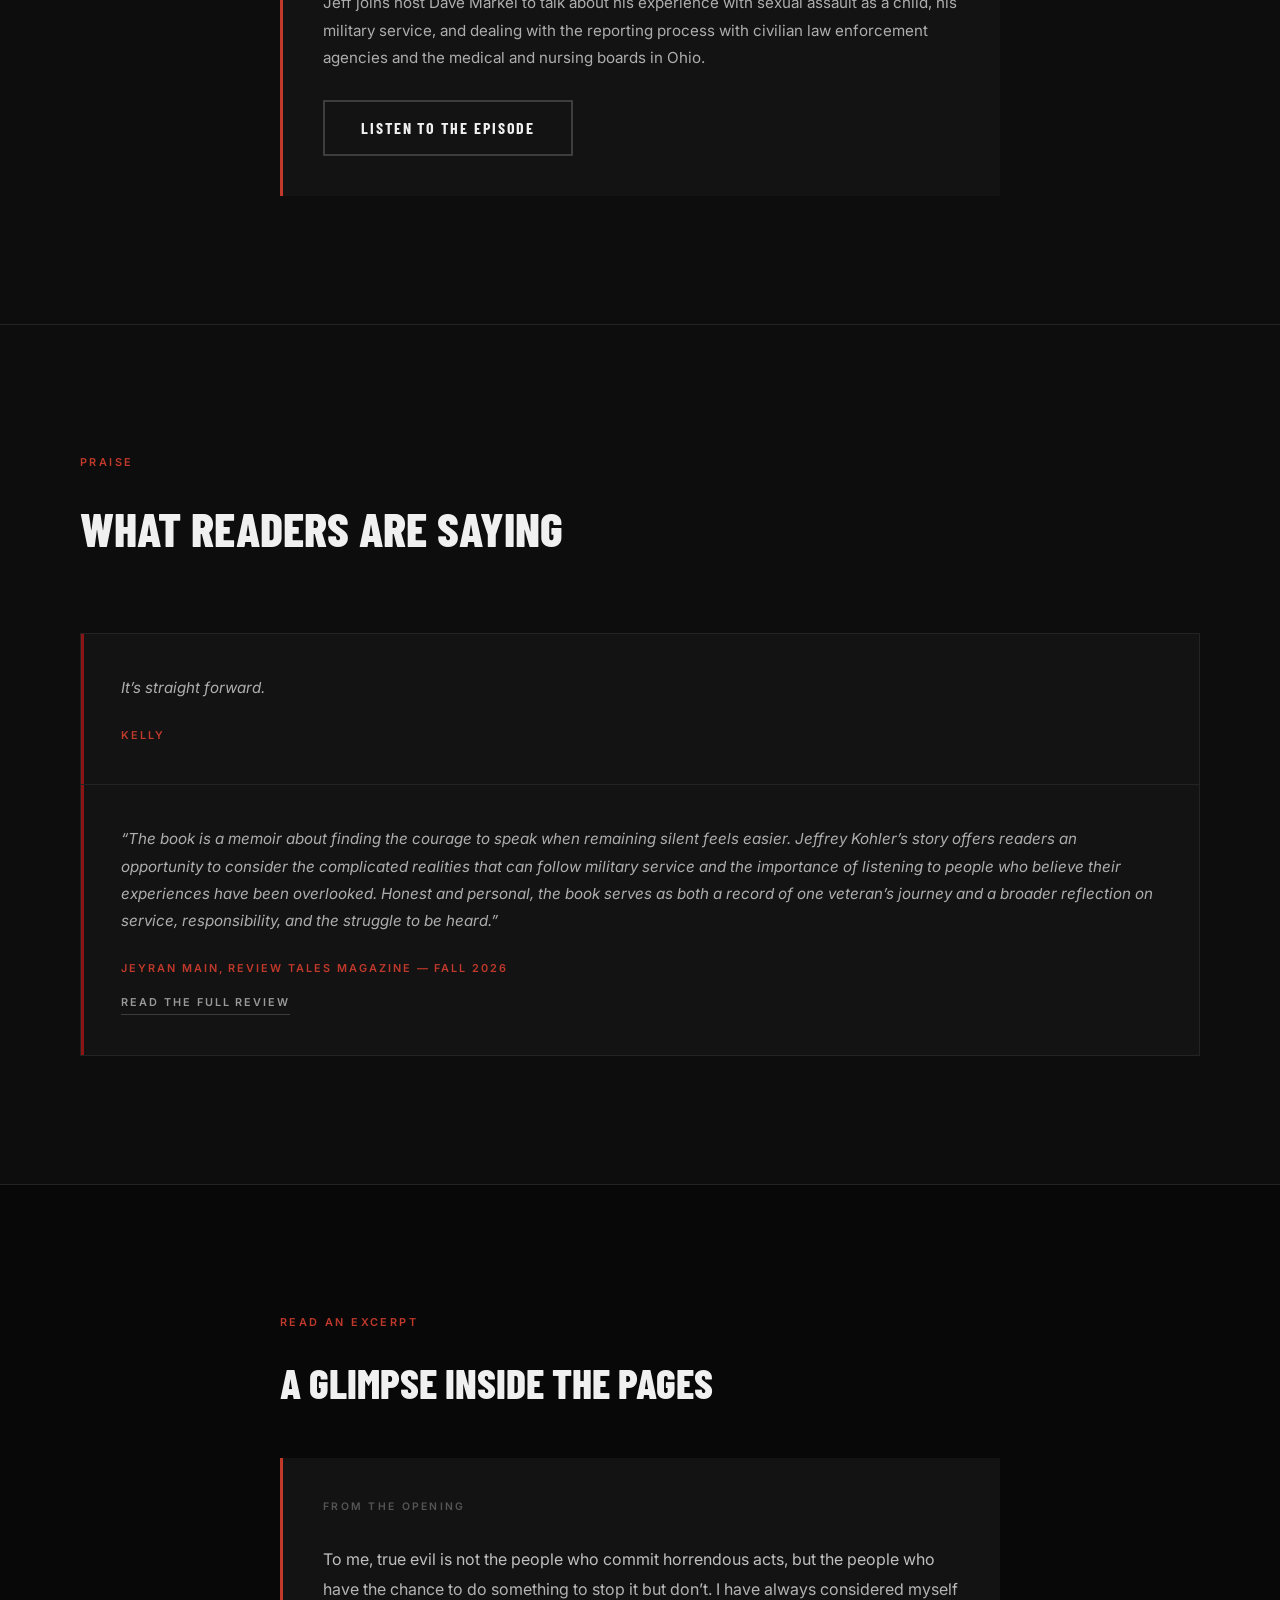
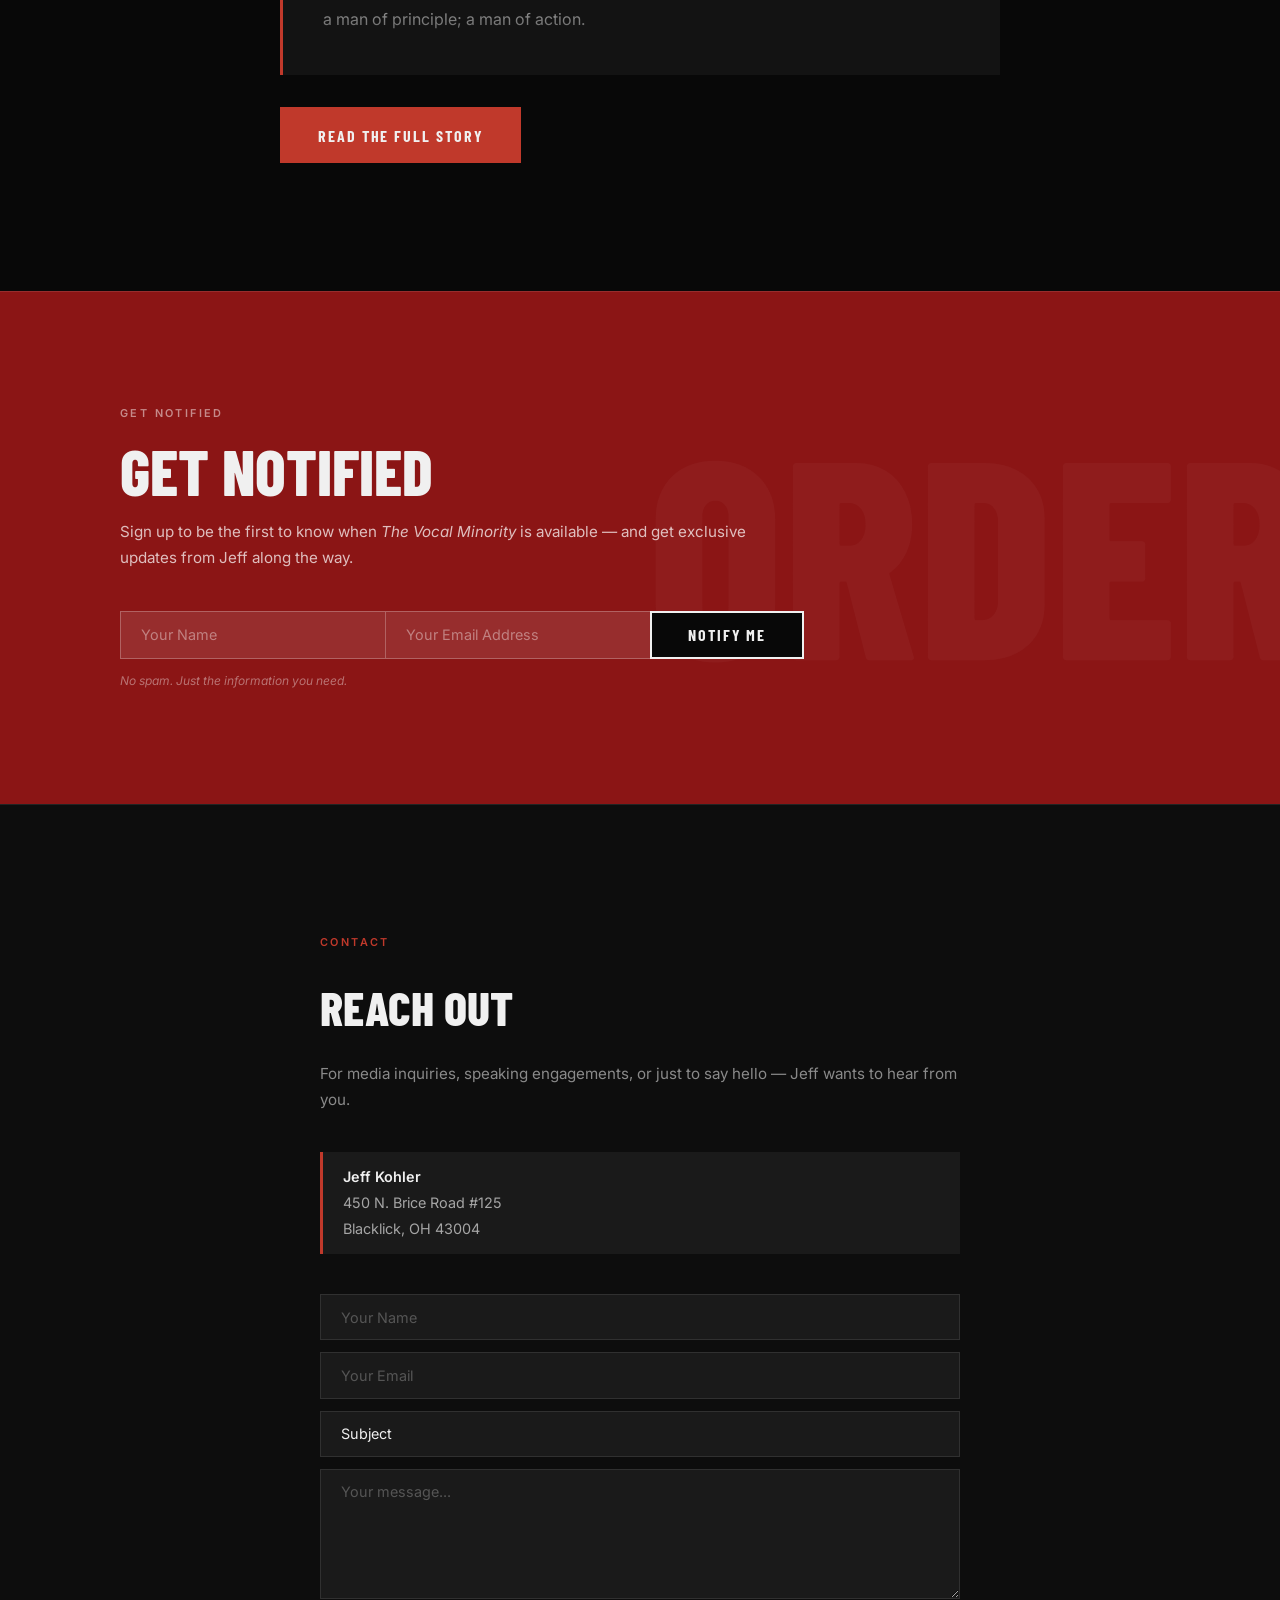
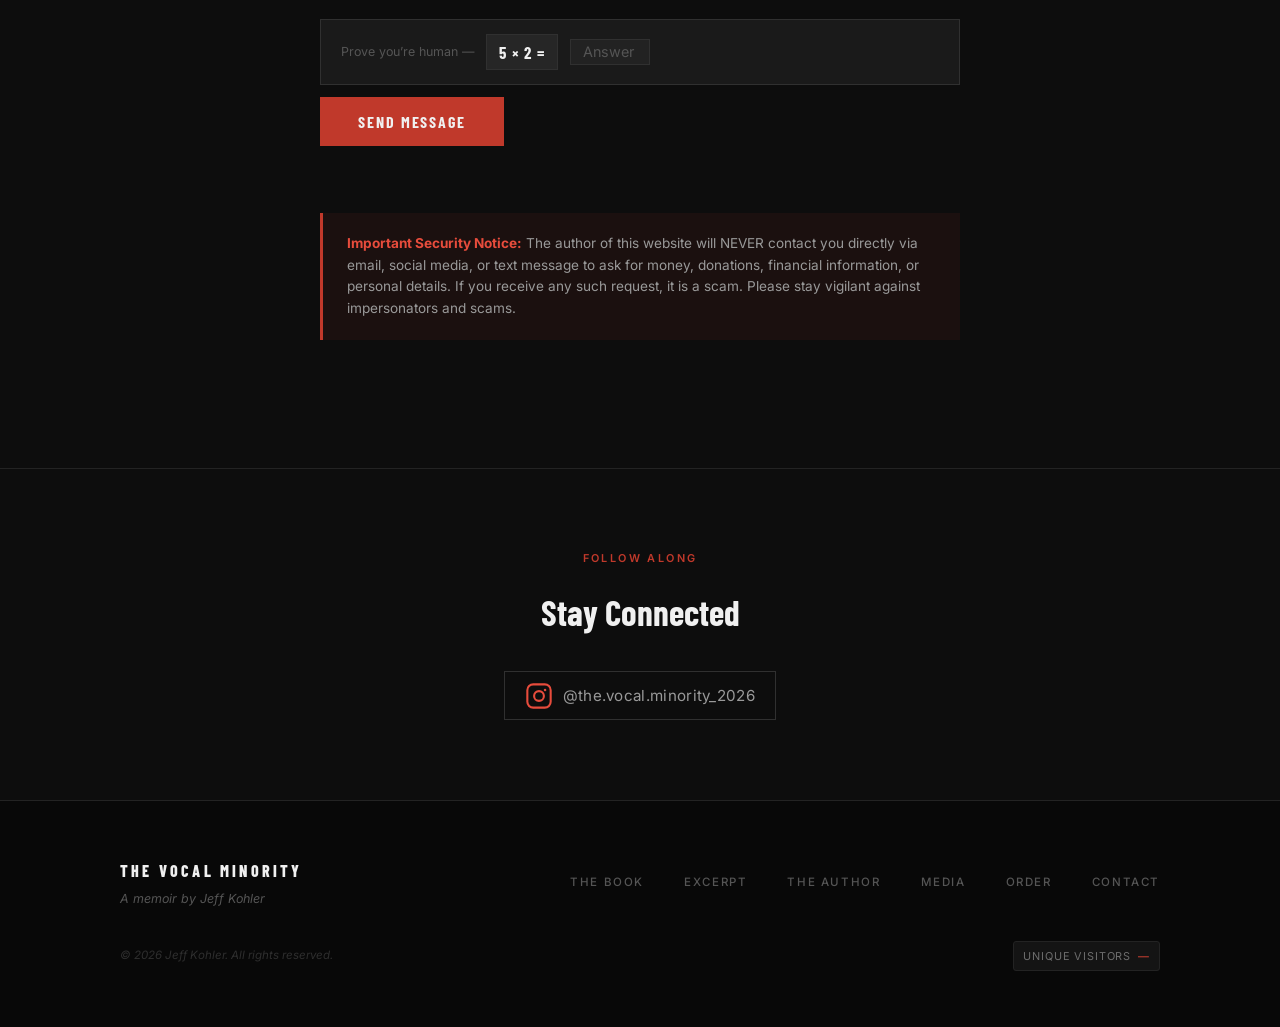
==== commit 125ef70e: "update" ====
--- a/index.html
+++ b/index.html
@@ -1292,7 +1292,7 @@
         <span class="media-card-label">Sexual Assault Survivor Stories (SASS) Podcast &mdash; Episode 204</span>
         <h3 class="media-card-title">The Courage to Become The Vocal Minority</h3>
         <p class="media-card-desc">
-          Jeff joins host Dave Markel to talk about his experience with sexual assault within military institutions, the fight to be believed, and the journey toward healing chronicled in <em>The Vocal Minority</em>.
+          Jeff joins host Dave Markel to talk about his experience with sexual assault as a child, his military service, and dealing with the reporting process with civilian law enforcement agencies and the medical and nursing boards in Ohio.
         </p>
         <a href="https://sexassaultsurvivorstories.libsyn.com/204-jeff-kohler-the-courage-to-become-the-vocal-minority" target="_blank" rel="noopener noreferrer" class="btn btn-outline">Listen to the Episode</a>
       </div>
